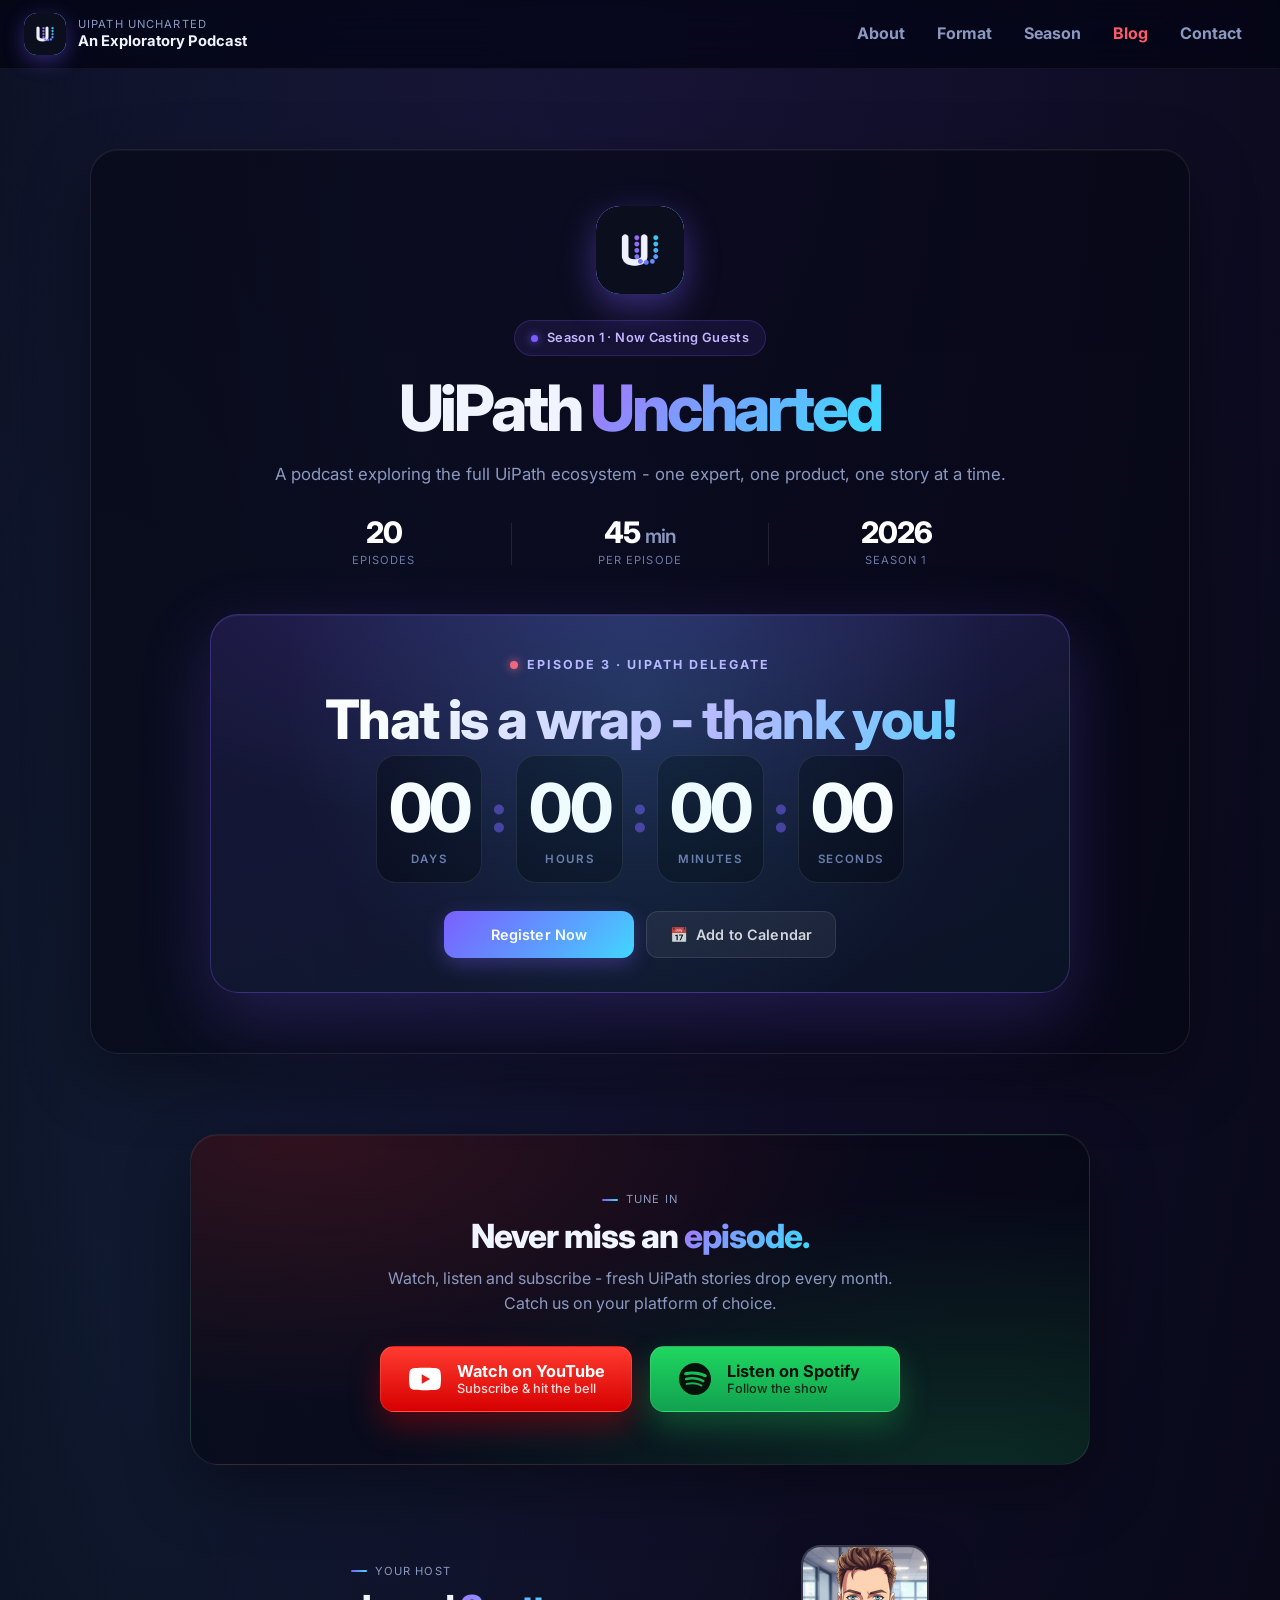
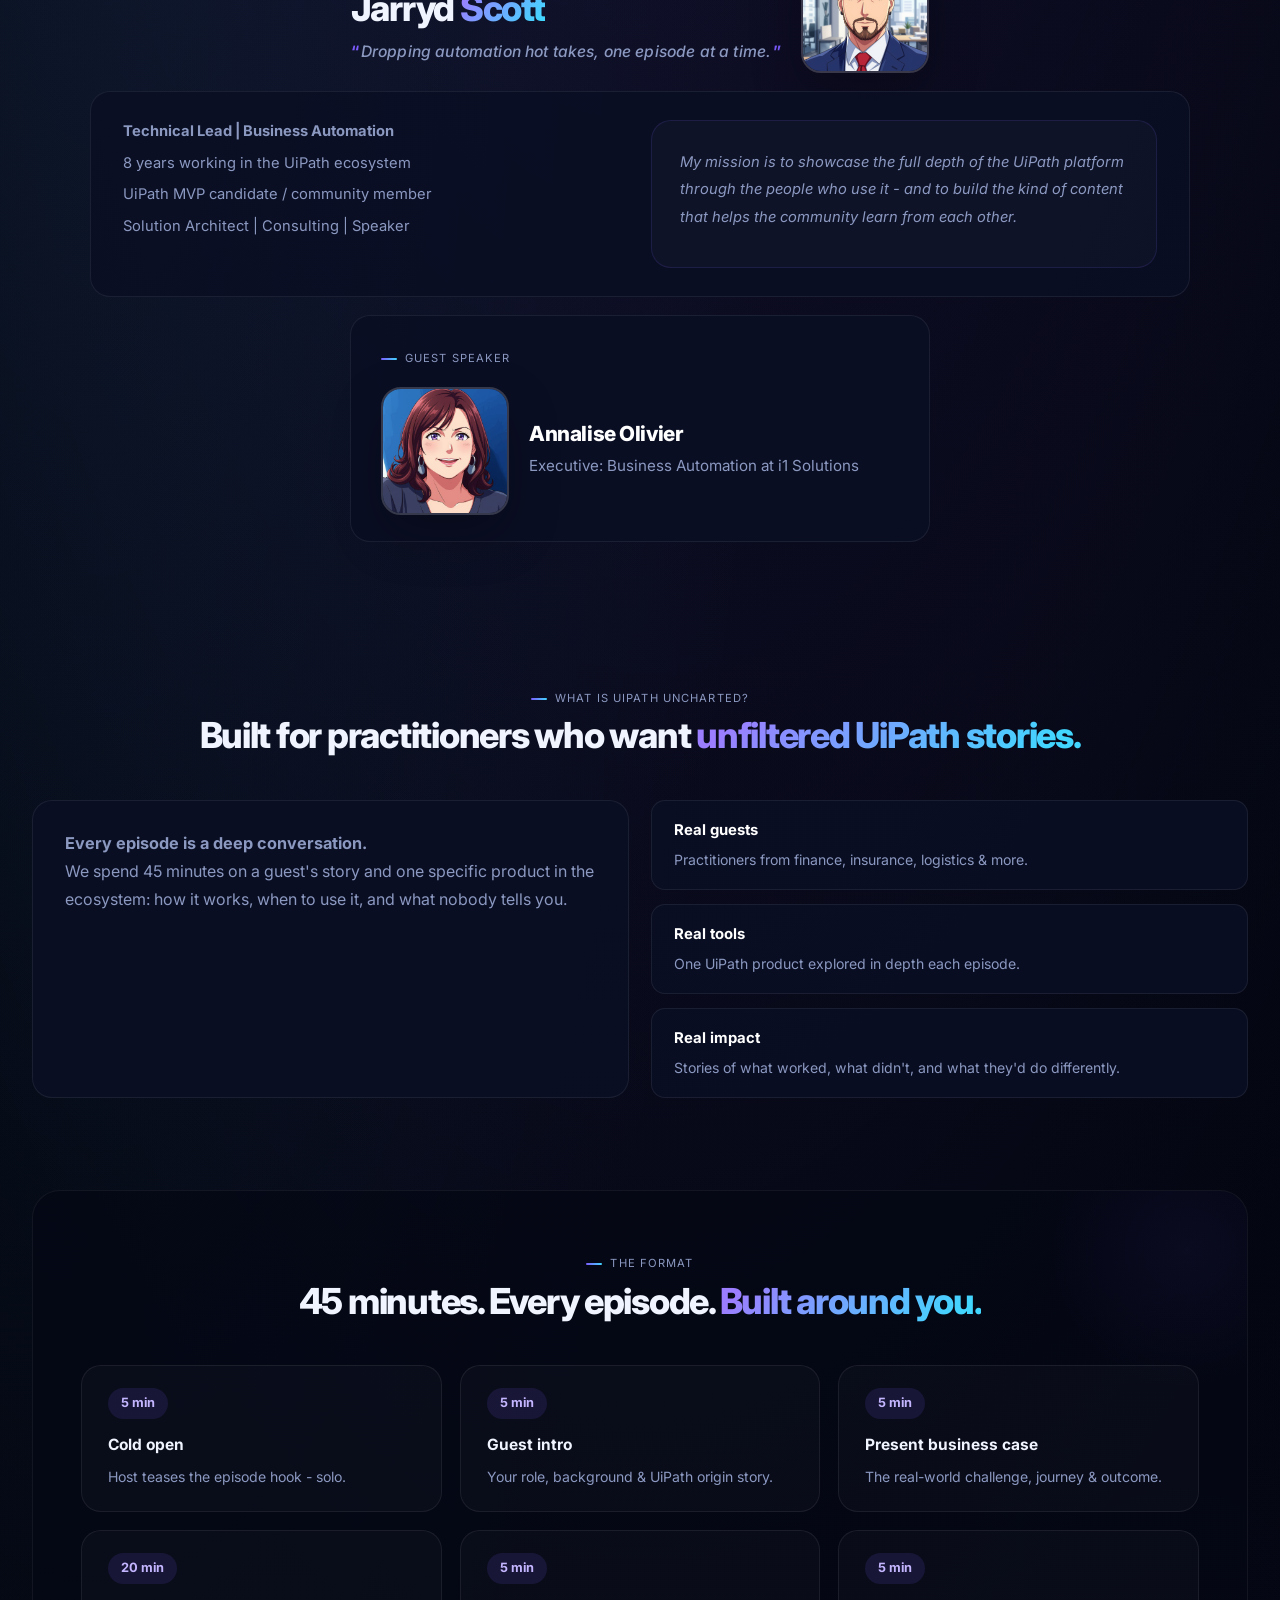
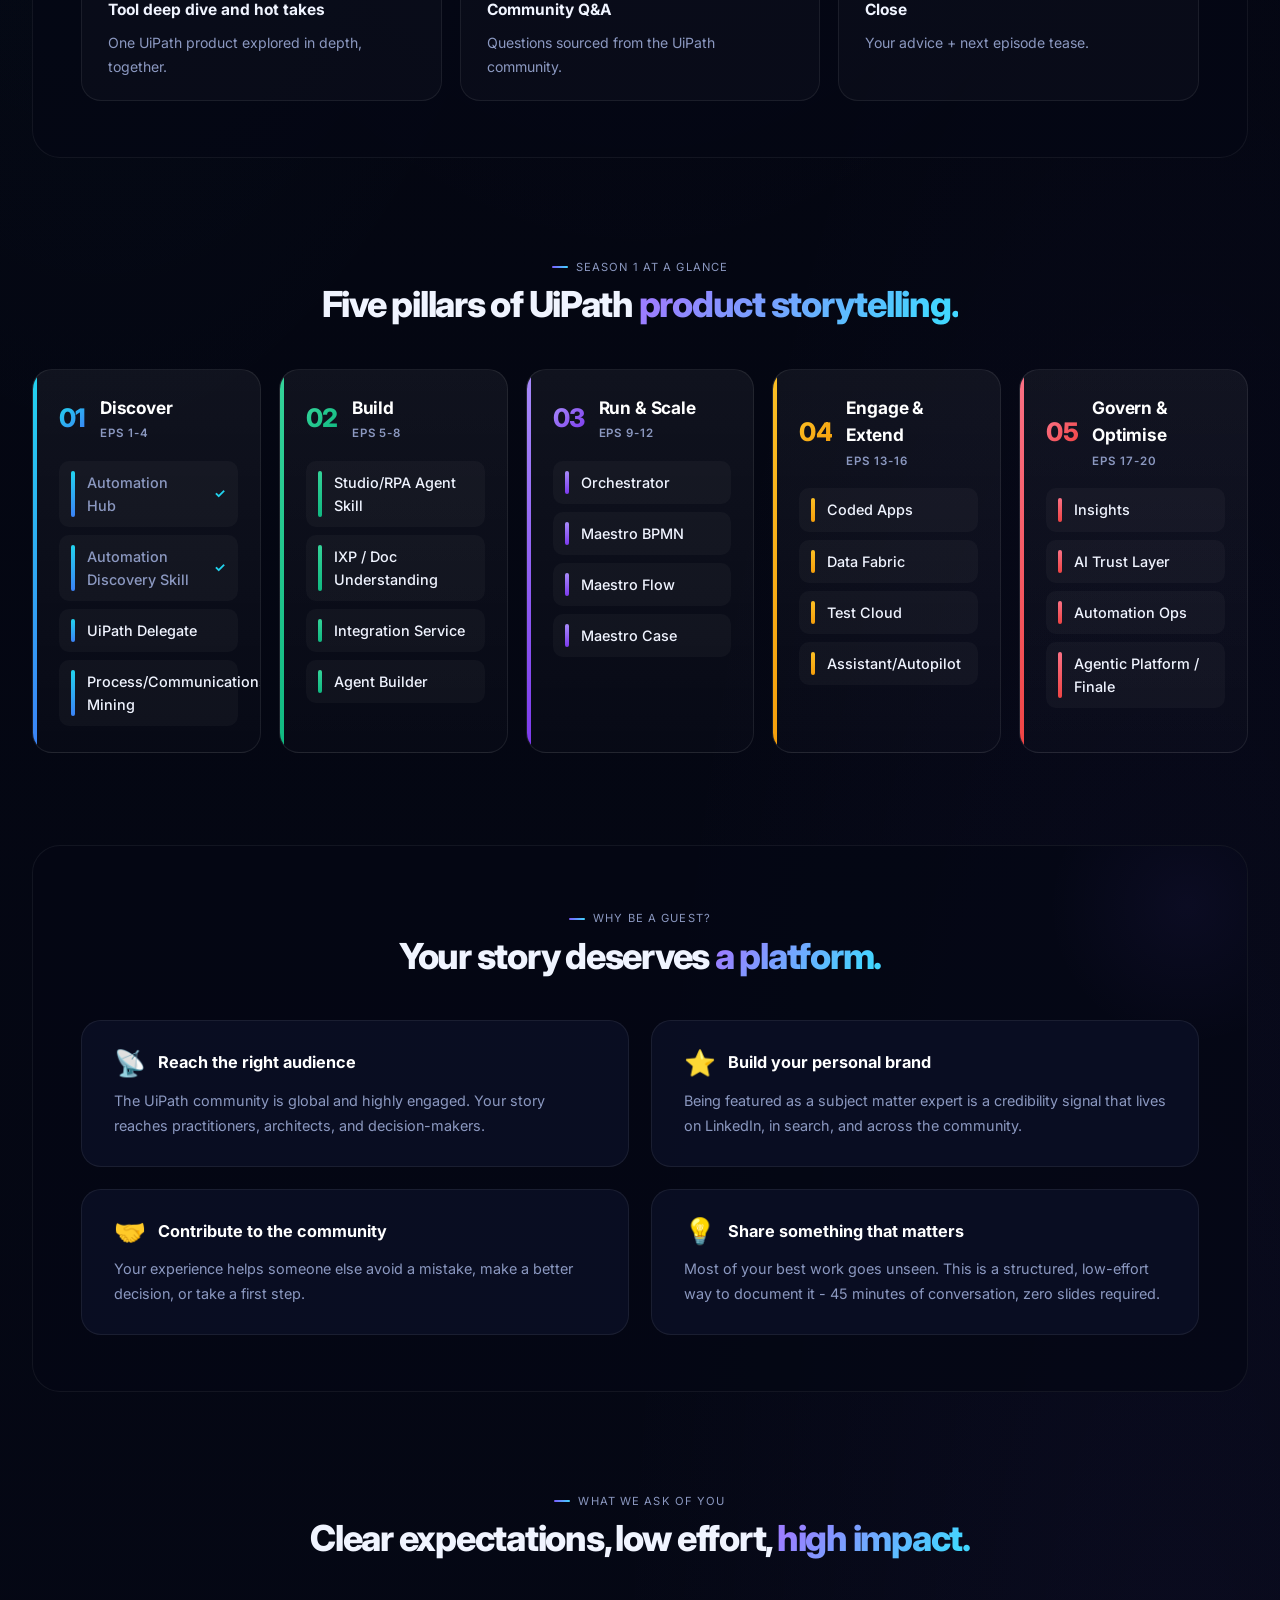
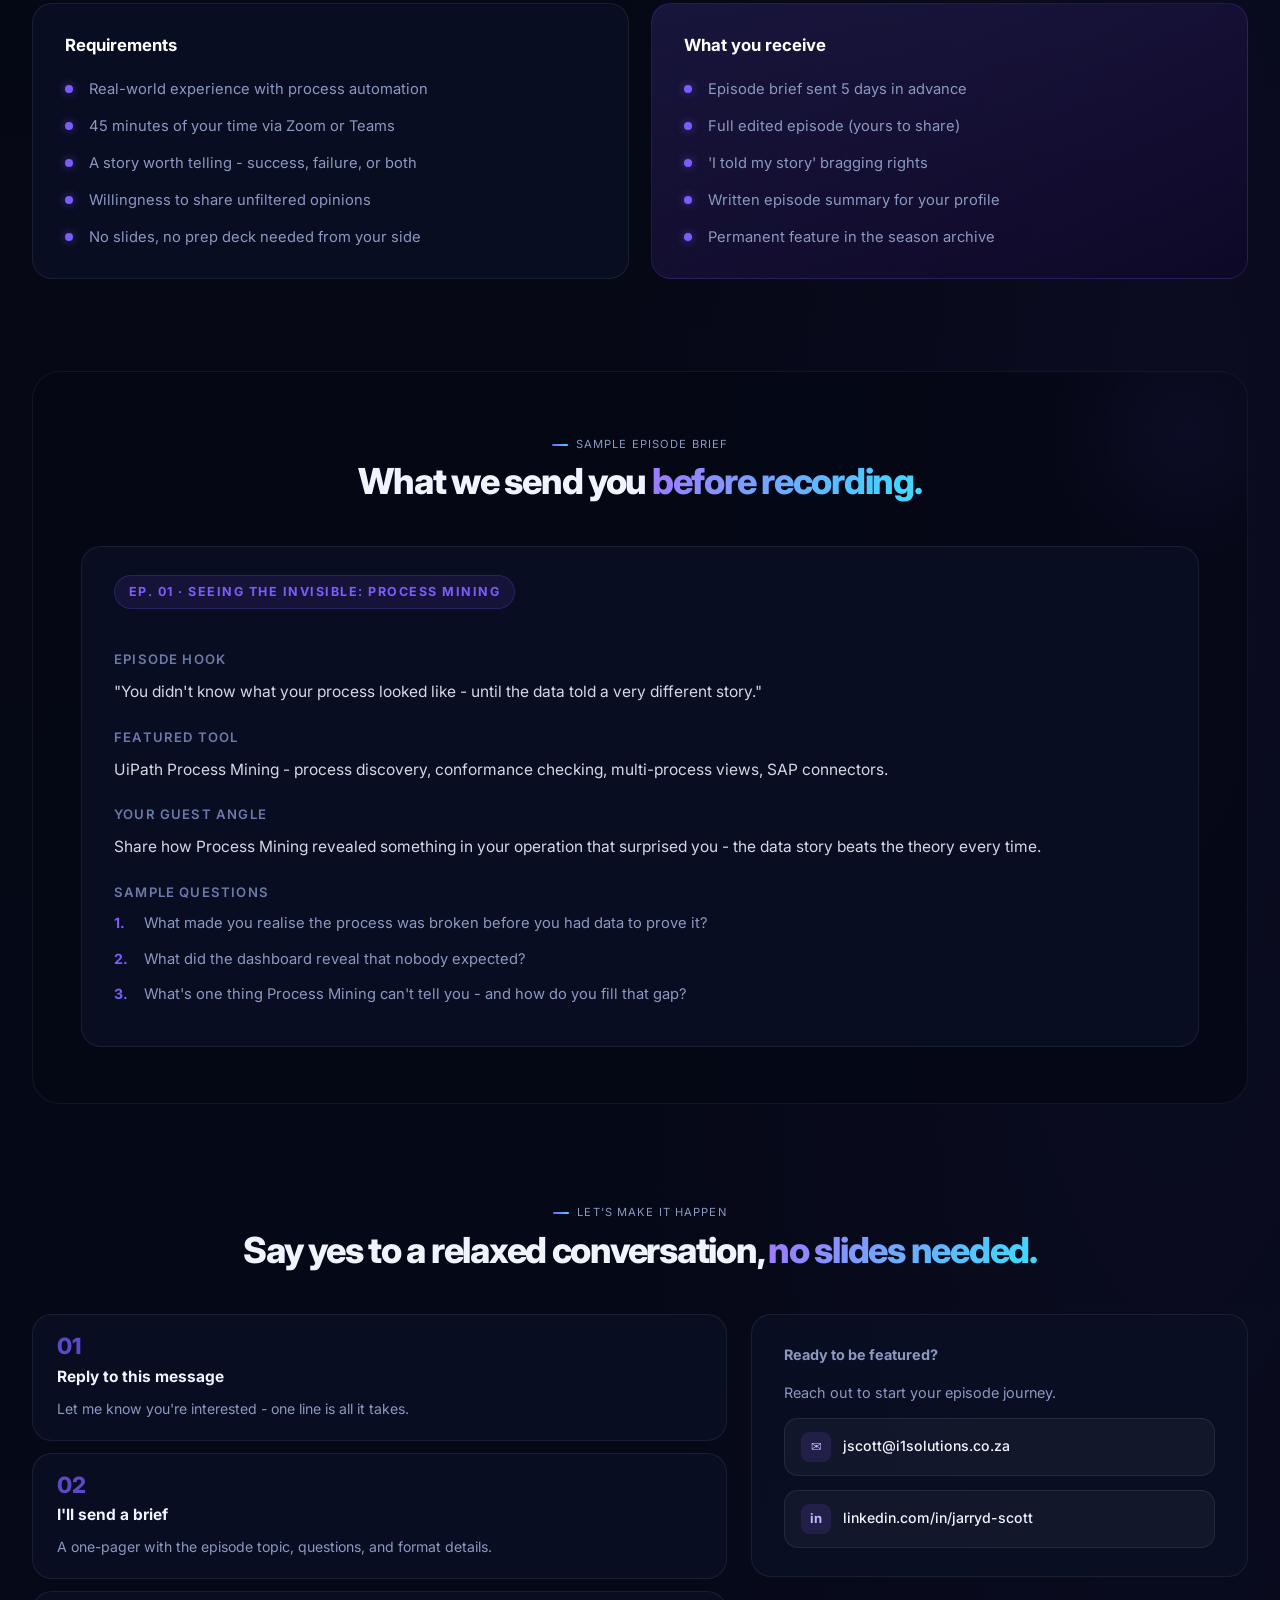
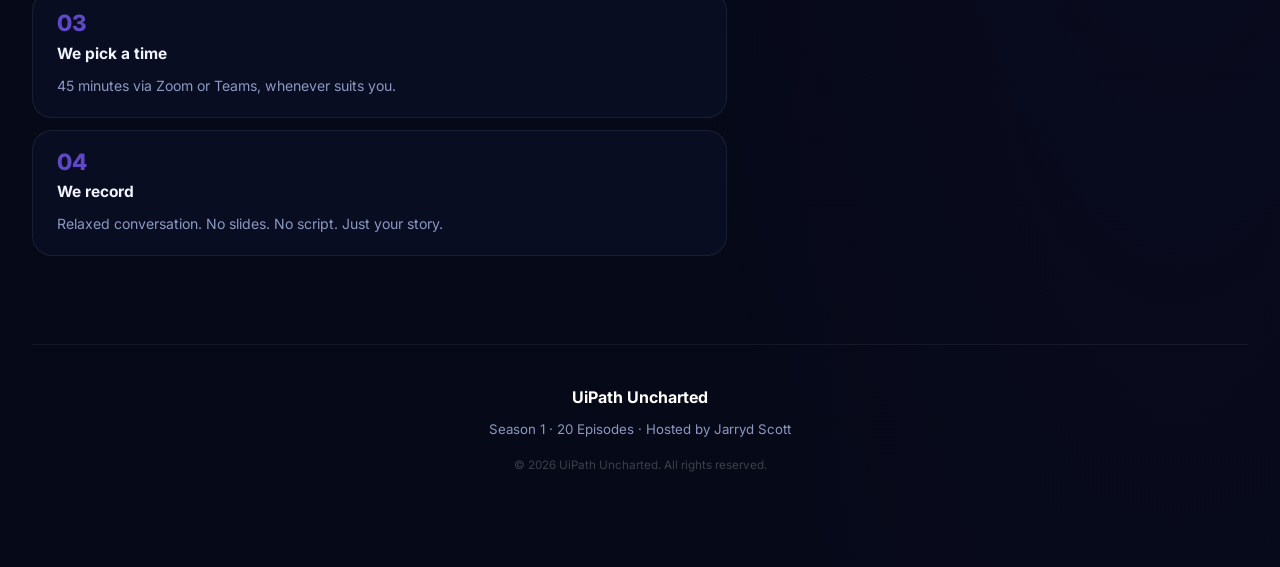
==== index.html @ 910cc2b6 "Set up Episode 3 (UiPath Delegate) + guest and episode media links - Countdown/calendar retargeted t" ====
<!DOCTYPE html>
<html lang="en">
<head>
  <meta charset="UTF-8" />
  <meta name="viewport" content="width=device-width, initial-scale=1.0" />
  <title>UiPath Uncharted - An Exploratory Podcast</title>
  <meta name="description" content="UiPath Uncharted podcast guest page: share your story, explore UiPath products, and join Season 1 as a guest." />
  <link rel="preconnect" href="https://fonts.googleapis.com" />
  <link rel="preconnect" href="https://fonts.gstatic.com" crossorigin />
  <link href="https://fonts.googleapis.com/css2?family=Inter:wght@400;500;600;700;800&display=swap" rel="stylesheet" />
  <link rel="stylesheet" href="styles.css" />
  <link rel="icon" type="image/png" href="assets/uu-mark-navy.png" />
  <link rel="apple-touch-icon" href="assets/uu-mark-navy.png" />
</head>
<body>
  <header class="site-header" id="siteHeader">
    <div class="header-inner">
      <div class="brand">
        <div class="brand-mark"><img src="assets/uu-mark-navy.png" alt="UiPath Uncharted logo" /></div>
        <div>
          <p class="eyebrow">UiPath Uncharted</p>
          <p class="brand-title">An Exploratory Podcast</p>
        </div>
      </div>
      <button class="nav-toggle" id="navToggle" aria-expanded="false" aria-controls="siteNav">
        <span></span><span></span><span></span>
      </button>
      <nav class="site-nav" id="siteNav">
        <a href="#about">About</a>
        <a href="#format">Format</a>
        <a href="#season">Season</a>
        <span class="nav-soon" data-tip="Coming soon" aria-disabled="true" tabindex="0">Blog</span>
        <a href="#contact">Contact</a>
      </nav>
    </div>
  </header>

  <div class="page-shell">

    <main>
      <section class="hero" id="home">
        <div class="hero-copy" data-animate>
          <div class="hero-logo"><img src="assets/uu-mark-navy.png" alt="UiPath Uncharted logo" /></div>
          <div class="hero-badge">
            <span class="badge-dot"></span>
            Season 1 &middot; Now Casting Guests
          </div>
          <h1>UiPath <span class="text-gradient">Uncharted</span></h1>
          <p class="hero-subtitle">A podcast exploring the full UiPath ecosystem - one expert, one product, one story at a time.</p>
          <div class="hero-meta">
            <div class="meta-item">
              <span class="meta-num">20</span>
              <span class="meta-label">Episodes</span>
            </div>
            <div class="meta-divider"></div>
            <div class="meta-item">
              <span class="meta-num">45<small>min</small></span>
              <span class="meta-label">Per Episode</span>
            </div>
            <div class="meta-divider"></div>
            <div class="meta-item">
              <span class="meta-num js-current-year">2025</span>
              <span class="meta-label">Season 1</span>
            </div>
          </div>
          <!-- Hero action buttons ("Become a Guest" / "How It Works") removed - were being
               confused with the episode Register CTA. Re-add here (or elsewhere) later. -->

          <div class="episode-countdown" data-target="2026-10-16T12:00:00+02:00">
            <p class="ec-eyebrow"><span class="ec-live-dot"></span> Episode 3 &middot; UiPath Delegate</p>
            <p class="ec-date">16 October 2026</p>
            <p class="ec-time">
              12:00 - 14:00 SAST
              <span class="ec-zoom"><em class="ec-zoom-icon">&#127909;</em> Live on Teams</span>
            </p>
            <div class="ec-timer" id="episodeCountdown" role="timer" aria-label="Time remaining until episode 3">
              <div class="ec-unit"><span class="ec-num" data-cd="days">00</span><span class="ec-label">Days</span></div>
              <span class="ec-sep">:</span>
              <div class="ec-unit"><span class="ec-num" data-cd="hours">00</span><span class="ec-label">Hours</span></div>
              <span class="ec-sep">:</span>
              <div class="ec-unit"><span class="ec-num" data-cd="minutes">00</span><span class="ec-label">Minutes</span></div>
              <span class="ec-sep">:</span>
              <div class="ec-unit"><span class="ec-num" data-cd="seconds">00</span><span class="ec-label">Seconds</span></div>
            </div>
            <div class="ec-cta">
              <a class="button button-primary ec-join" id="episodeJoinLink"
                 href="https://events.teams.microsoft.com/event/e0cd0656-7154-4df7-a0bd-6cebf4e84bed@697d334b-6b87-4ded-b275-5b776d5288fc"
                 target="_blank" rel="noreferrer noopener">
                Register Now
              </a>
              <a class="button button-secondary ec-calendar" id="addToCalendar" href="#" download="uipath-uncharted-episode-3.ics">
                <span aria-hidden="true">&#128197;</span> Add to Calendar
              </a>
            </div>
          </div>
        </div>

        <section class="subscribe" data-animate data-delay="50" aria-labelledby="subscribe-heading">
          <p class="eyebrow subscribe-eyebrow">Tune In</p>
          <h2 id="subscribe-heading">Never miss an <span class="text-gradient">episode.</span></h2>
          <p class="subscribe-sub">Watch, listen and subscribe - fresh UiPath stories drop every month. Catch us on your platform of choice.</p>
          <div class="subscribe-actions">
            <a class="sub-btn sub-youtube" href="http://www.youtube.com/@uipathuncharted" target="_blank" rel="noreferrer noopener" aria-label="Watch UiPath Uncharted on YouTube">
              <span class="sub-icon" aria-hidden="true">
                <svg viewBox="0 0 24 24" role="img" focusable="false"><path d="M23.5 6.2a3.02 3.02 0 0 0-2.12-2.14C19.5 3.55 12 3.55 12 3.55s-7.5 0-9.38.51A3.02 3.02 0 0 0 .5 6.2 31.6 31.6 0 0 0 0 12a31.6 31.6 0 0 0 .5 5.8 3.02 3.02 0 0 0 2.12 2.14c1.88.51 9.38.51 9.38.51s7.5 0 9.38-.51a3.02 3.02 0 0 0 2.12-2.14A31.6 31.6 0 0 0 24 12a31.6 31.6 0 0 0-.5-5.8ZM9.55 15.57V8.43L15.82 12l-6.27 3.57Z"/></svg>
              </span>
              <span class="sub-text">
                <span class="sub-label">Watch on YouTube</span>
                <span class="sub-sub">Subscribe &amp; hit the bell</span>
              </span>
            </a>
            <a class="sub-btn sub-spotify" href="https://open.spotify.com/show/0344mY363tx1Oy0OOfkJDg?si=7e0fb307f6754543" target="_blank" rel="noreferrer noopener" aria-label="Listen to UiPath Uncharted on Spotify">
              <span class="sub-icon" aria-hidden="true">
                <svg viewBox="0 0 24 24" role="img" focusable="false"><path d="M12 0C5.4 0 0 5.4 0 12s5.4 12 12 12 12-5.4 12-12S18.63 0 12 0Zm5.5 17.31a.75.75 0 0 1-1.03.25c-2.82-1.72-6.37-2.11-10.55-1.16a.75.75 0 1 1-.33-1.46c4.57-1.05 8.5-.6 11.66 1.34.35.22.46.69.25 1.03Zm1.47-3.27a.94.94 0 0 1-1.29.31c-3.23-1.99-8.16-2.56-11.98-1.4a.94.94 0 1 1-.55-1.8c4.37-1.33 9.8-.69 13.5 1.59.44.27.58.85.32 1.3Zm.13-3.4C15.36 8.3 8.9 8.09 5.3 9.18a1.12 1.12 0 1 1-.65-2.15C8.78 5.78 15.9 6.02 20.2 8.57a1.13 1.13 0 1 1-1.15 1.94Z"/></svg>
              </span>
              <span class="sub-text">
                <span class="sub-label">Listen on Spotify</span>
                <span class="sub-sub">Follow the show</span>
              </span>
            </a>
          </div>
        </section>

        <div class="hero-panel" data-animate data-delay="100">
          <div class="host-intro">
            <div class="section-intro">
              <p class="eyebrow">Your host</p>
              <h2>Jarryd <span class="text-gradient">Scott</span></h2>
              <p class="host-tagline">Dropping automation hot takes, one episode at a time.</p>
            </div>
            <img class="host-avatar" src="assets/jarryd-scott.jpg" alt="Jarryd Scott" />
          </div>
          <div class="host-panel">
            <div>
              <p class="host-name">Technical Lead | Business Automation</p>
              <p>8 years working in the UiPath ecosystem</p>
              <p>UiPath MVP candidate / community member</p>
              <p>Solution Architect | Consulting | Speaker</p>
            </div>
            <div class="host-summary">
              <p>My mission is to showcase the full depth of the UiPath platform through the people who use it - and to build the kind of content that helps the community learn from each other.</p>
            </div>
          </div>

          <div class="guests" data-animate data-delay="100">
            <article class="guest-card">
              <p class="eyebrow guest-eyebrow">Guest Speaker</p>
              <div class="guest-intro">
                <img class="guest-avatar" src="assets/annalise-olivier.jpg" alt="Annalise Olivier"
                     onerror="this.onerror=null;this.replaceWith(Object.assign(document.createElement('div'),{className:'guest-avatar guest-avatar-placeholder',textContent:'AO'}))" />
                <div>
                  <h3 class="guest-name">Annalise Olivier</h3>
                  <p class="guest-title">Executive: Business Automation at i1 Solutions</p>
                </div>
              </div>
            </article>
          </div>

        </div>
      </section>

      <section class="section" id="about">
        <div class="section-intro" data-animate>
          <p class="eyebrow">What is UiPath Uncharted?</p>
          <h2>Built for practitioners who want <span class="text-gradient">unfiltered UiPath stories.</span></h2>
        </div>
        <div class="grid grid-2" data-animate data-delay="100">
          <div class="panel-panel">
            <p class="panel-title">Every episode is a deep conversation.</p>
            <p>We spend 45 minutes on a guest's story and one specific product in the ecosystem: how it works, when to use it, and what nobody tells you.</p>
          </div>
          <div class="feature-list">
            <article>
              <strong>Real guests</strong>
              <p>Practitioners from finance, insurance, logistics & more.</p>
            </article>
            <article>
              <strong>Real tools</strong>
              <p>One UiPath product explored in depth each episode.</p>
            </article>
            <article>
              <strong>Real impact</strong>
              <p>Stories of what worked, what didn't, and what they'd do differently.</p>
            </article>
          </div>
        </div>
      </section>

      <section class="section section-contrast" id="format">
        <div class="section-intro" data-animate>
          <p class="eyebrow">The Format</p>
          <h2>45 minutes. Every episode. <span class="text-gradient">Built around you.</span></h2>
        </div>
        <div class="timeline" data-animate data-delay="100">
          <article class="timeline-item">
            <span>5 min</span>
            <h3>Cold open</h3>
            <p>Host teases the episode hook - solo.</p>
          </article>
          <article class="timeline-item">
            <span>5 min</span>
            <h3>Guest intro</h3>
            <p>Your role, background & UiPath origin story.</p>
          </article>
          <article class="timeline-item">
            <span>5 min</span>
            <h3>Present business case</h3>
            <p>The real-world challenge, journey & outcome.</p>
          </article>
          <article class="timeline-item">
            <span>20 min</span>
            <h3>Tool deep dive and hot takes</h3>
            <p>One UiPath product explored in depth, together.</p>
          </article>
          <article class="timeline-item">
            <span>5 min</span>
            <h3>Community Q&A</h3>
            <p>Questions sourced from the UiPath community.</p>
          </article>
          <article class="timeline-item">
            <span>5 min</span>
            <h3>Close</h3>
            <p>Your advice + next episode tease.</p>
          </article>
        </div>
      </section>

      <section class="section" id="season">
        <div class="section-intro" data-animate>
          <p class="eyebrow">Season 1 at a glance</p>
          <h2>Five pillars of UiPath <span class="text-gradient">product storytelling.</span></h2>
        </div>
        <div class="pillars">
          <div class="pillar discover" data-animate>
            <div class="pillar-head">
              <span class="pillar-num">01</span>
              <div class="pillar-titles">
                <h3>Discover</h3>
                <p class="pillar-eps">Eps 1-4</p>
              </div>
            </div>
            <ul class="pillar-list">
              <li class="done" tabindex="0">Automation Hub
                <span class="ep-links" role="group" aria-label="Episode 1 links">
                  <a class="ep-link ep-yt" href="https://www.youtube.com/watch?v=49ndYvN9IZk&amp;t=1447s" target="_blank" rel="noreferrer noopener" aria-label="Watch Episode 1 on YouTube">
                    <svg viewBox="0 0 24 24" aria-hidden="true"><path d="M23.5 6.2a3.02 3.02 0 0 0-2.12-2.14C19.5 3.55 12 3.55 12 3.55s-7.5 0-9.38.51A3.02 3.02 0 0 0 .5 6.2 31.6 31.6 0 0 0 0 12a31.6 31.6 0 0 0 .5 5.8 3.02 3.02 0 0 0 2.12 2.14c1.88.51 9.38.51 9.38.51s7.5 0 9.38-.51a3.02 3.02 0 0 0 2.12-2.14A31.6 31.6 0 0 0 24 12a31.6 31.6 0 0 0-.5-5.8ZM9.55 15.57V8.43L15.82 12l-6.27 3.57Z"/></svg>
                  </a>
                  <a class="ep-link ep-sp" href="https://open.spotify.com/episode/49hsLKifbDMQehoe5zfG4o?si=c12221e8ca87449d" target="_blank" rel="noreferrer noopener" aria-label="Listen to Episode 1 on Spotify">
                    <svg viewBox="0 0 24 24" aria-hidden="true"><path d="M12 0C5.4 0 0 5.4 0 12s5.4 12 12 12 12-5.4 12-12S18.63 0 12 0Zm5.5 17.31a.75.75 0 0 1-1.03.25c-2.82-1.72-6.37-2.11-10.55-1.16a.75.75 0 1 1-.33-1.46c4.57-1.05 8.5-.6 11.66 1.34.35.22.46.69.25 1.03Zm1.47-3.27a.94.94 0 0 1-1.29.31c-3.23-1.99-8.16-2.56-11.98-1.4a.94.94 0 1 1-.55-1.8c4.37-1.33 9.8-.69 13.5 1.59.44.27.58.85.32 1.3Zm.13-3.4C15.36 8.3 8.9 8.09 5.3 9.18a1.12 1.12 0 1 1-.65-2.15C8.78 5.78 15.9 6.02 20.2 8.57a1.13 1.13 0 1 1-1.15 1.94Z"/></svg>
                  </a>
                </span>
              </li>
              <li class="done" tabindex="0">Automation Discovery Skill
                <span class="ep-links" role="group" aria-label="Episode 2 links">
                  <a class="ep-link ep-yt" href="https://youtu.be/p4xuqiAAbII" target="_blank" rel="noreferrer noopener" aria-label="Watch Episode 2 on YouTube">
                    <svg viewBox="0 0 24 24" aria-hidden="true"><path d="M23.5 6.2a3.02 3.02 0 0 0-2.12-2.14C19.5 3.55 12 3.55 12 3.55s-7.5 0-9.38.51A3.02 3.02 0 0 0 .5 6.2 31.6 31.6 0 0 0 0 12a31.6 31.6 0 0 0 .5 5.8 3.02 3.02 0 0 0 2.12 2.14c1.88.51 9.38.51 9.38.51s7.5 0 9.38-.51a3.02 3.02 0 0 0 2.12-2.14A31.6 31.6 0 0 0 24 12a31.6 31.6 0 0 0-.5-5.8ZM9.55 15.57V8.43L15.82 12l-6.27 3.57Z"/></svg>
                  </a>
                  <a class="ep-link ep-sp" href="https://open.spotify.com/episode/6HdMMQHOnMoPg0vzdu5qFq?si=c5cd47547d4041ea" target="_blank" rel="noreferrer noopener" aria-label="Listen to Episode 2 on Spotify">
                    <svg viewBox="0 0 24 24" aria-hidden="true"><path d="M12 0C5.4 0 0 5.4 0 12s5.4 12 12 12 12-5.4 12-12S18.63 0 12 0Zm5.5 17.31a.75.75 0 0 1-1.03.25c-2.82-1.72-6.37-2.11-10.55-1.16a.75.75 0 1 1-.33-1.46c4.57-1.05 8.5-.6 11.66 1.34.35.22.46.69.25 1.03Zm1.47-3.27a.94.94 0 0 1-1.29.31c-3.23-1.99-8.16-2.56-11.98-1.4a.94.94 0 1 1-.55-1.8c4.37-1.33 9.8-.69 13.5 1.59.44.27.58.85.32 1.3Zm.13-3.4C15.36 8.3 8.9 8.09 5.3 9.18a1.12 1.12 0 1 1-.65-2.15C8.78 5.78 15.9 6.02 20.2 8.57a1.13 1.13 0 1 1-1.15 1.94Z"/></svg>
                  </a>
                </span>
              </li>
              <li>UiPath Delegate</li>
              <li>Process/Communications Mining</li>
            </ul>
          </div>
          <div class="pillar build" data-animate data-delay="100">
            <div class="pillar-head">
              <span class="pillar-num">02</span>
              <div class="pillar-titles">
                <h3>Build</h3>
                <p class="pillar-eps">Eps 5-8</p>
              </div>
            </div>
            <ul class="pillar-list">
              <li>Studio/RPA Agent Skill</li>
              <li>IXP / Doc Understanding</li>
              <li>Integration Service</li>
              <li>Agent Builder</li>
            </ul>
          </div>
          <div class="pillar run-scale" data-animate data-delay="200">
            <div class="pillar-head">
              <span class="pillar-num">03</span>
              <div class="pillar-titles">
                <h3>Run &amp; Scale</h3>
                <p class="pillar-eps">Eps 9-12</p>
              </div>
            </div>
            <ul class="pillar-list">
              <li>Orchestrator</li>
              <li>Maestro BPMN</li>
              <li>Maestro Flow</li>
              <li>Maestro Case</li>
            </ul>
          </div>
          <div class="pillar engage-extend" data-animate data-delay="300">
            <div class="pillar-head">
              <span class="pillar-num">04</span>
              <div class="pillar-titles">
                <h3>Engage &amp; Extend</h3>
                <p class="pillar-eps">Eps 13-16</p>
              </div>
            </div>
            <ul class="pillar-list">
              <li>Coded Apps</li>
              <li>Data Fabric</li>
              <li>Test Cloud</li>
              <li>Assistant/Autopilot</li>
            </ul>
          </div>
          <div class="pillar govern-optimise" data-animate data-delay="400">
            <div class="pillar-head">
              <span class="pillar-num">05</span>
              <div class="pillar-titles">
                <h3>Govern &amp; Optimise</h3>
                <p class="pillar-eps">Eps 17-20</p>
              </div>
            </div>
            <ul class="pillar-list">
              <li>Insights</li>
              <li>AI Trust Layer</li>
              <li>Automation Ops</li>
              <li>Agentic Platform / Finale</li>
            </ul>
          </div>
        </div>
      </section>

      <section class="section section-contrast" id="why">
        <div class="section-intro" data-animate>
          <p class="eyebrow">Why be a guest?</p>
          <h2>Your story deserves <span class="text-gradient">a platform.</span></h2>
        </div>
        <div class="grid grid-3" data-animate data-delay="100">
          <article class="info-card">
            <span class="info-icon">&#128225;</span>
            <h3>Reach the right audience</h3>
            <p>The UiPath community is global and highly engaged. Your story reaches practitioners, architects, and decision-makers.</p>
          </article>
          <article class="info-card">
            <span class="info-icon">&#11088;</span>
            <h3>Build your personal brand</h3>
            <p>Being featured as a subject matter expert is a credibility signal that lives on LinkedIn, in search, and across the community.</p>
          </article>
          <article class="info-card">
            <span class="info-icon">&#129309;</span>
            <h3>Contribute to the community</h3>
            <p>Your experience helps someone else avoid a mistake, make a better decision, or take a first step.</p>
          </article>
          <article class="info-card">
            <span class="info-icon">&#128161;</span>
            <h3>Share something that matters</h3>
            <p>Most of your best work goes unseen. This is a structured, low-effort way to document it - 45 minutes of conversation, zero slides required.</p>
          </article>
        </div>
      </section>

      <section class="section" id="details">
        <div class="section-intro" data-animate>
          <p class="eyebrow">What we ask of you</p>
          <h2>Clear expectations, low effort, <span class="text-gradient">high impact.</span></h2>
        </div>
        <div class="grid grid-2 split-cards" data-animate data-delay="100">
          <div class="card-panel">
            <h3>Requirements</h3>
            <ul>
              <li>Real-world experience with process automation</li>
              <li>45 minutes of your time via Zoom or Teams</li>
              <li>A story worth telling - success, failure, or both</li>
              <li>Willingness to share unfiltered opinions</li>
              <li>No slides, no prep deck needed from your side</li>
            </ul>
          </div>
          <div class="card-panel accent-panel">
            <h3>What you receive</h3>
            <ul>
              <li>Episode brief sent 5 days in advance</li>
              <li>Full edited episode (yours to share)</li>
              <li>'I told my story' bragging rights</li>
              <li>Written episode summary for your profile</li>
              <li>Permanent feature in the season archive</li>
            </ul>
          </div>
        </div>
      </section>

      <section class="section section-contrast" id="brief">
        <div class="section-intro" data-animate>
          <p class="eyebrow">Sample episode brief</p>
          <h2>What we send you <span class="text-gradient">before recording.</span></h2>
        </div>
        <div class="brief-panel" data-animate data-delay="100">
          <p class="brief-tag">EP. 01 · Seeing the Invisible: Process Mining</p>
          <p class="brief-title">Episode hook</p>
          <p class="brief-copy">"You didn't know what your process looked like - until the data told a very different story."</p>
          <p class="brief-title">Featured tool</p>
          <p class="brief-copy">UiPath Process Mining - process discovery, conformance checking, multi-process views, SAP connectors.</p>
          <p class="brief-title">Your guest angle</p>
          <p class="brief-copy">Share how Process Mining revealed something in your operation that surprised you - the data story beats the theory every time.</p>
          <p class="brief-title">Sample questions</p>
          <ol>
            <li>What made you realise the process was broken before you had data to prove it?</li>
            <li>What did the dashboard reveal that nobody expected?</li>
            <li>What's one thing Process Mining can't tell you - and how do you fill that gap?</li>
          </ol>
        </div>
      </section>

      <section class="section section-cta" id="contact">
        <div class="section-intro" data-animate>
          <p class="eyebrow">Let's make it happen</p>
          <h2>Say yes to a relaxed conversation, <span class="text-gradient">no slides needed.</span></h2>
        </div>
        <div class="contact-grid" data-animate data-delay="100">
          <div class="steps-panel">
            <article>
              <span>01</span>
              <h3>Reply to this message</h3>
              <p>Let me know you're interested - one line is all it takes.</p>
            </article>
            <article>
              <span>02</span>
              <h3>I'll send a brief</h3>
              <p>A one-pager with the episode topic, questions, and format details.</p>
            </article>
            <article>
              <span>03</span>
              <h3>We pick a time</h3>
              <p>45 minutes via Zoom or Teams, whenever suits you.</p>
            </article>
            <article>
              <span>04</span>
              <h3>We record</h3>
              <p>Relaxed conversation. No slides. No script. Just your story.</p>
            </article>
          </div>
          <div class="contact-panel">
            <p class="contact-title">Ready to be featured?</p>
            <p>Reach out to start your episode journey.</p>
            <a class="contact-link" href="mailto:jscott@i1solutions.co.za">
              <em class="contact-link-icon">&#9993;</em>
              jscott@i1solutions.co.za
            </a>
            <a class="contact-link" href="https://www.linkedin.com/in/jarryd-scott-01498019b" target="_blank" rel="noreferrer">
              <em class="contact-link-icon">in</em>
              linkedin.com/in/jarryd-scott
            </a>
          </div>
        </div>
      </section>
    </main>

    <footer class="site-footer">
      <div class="footer-inner">
        <p class="footer-brand">UiPath Uncharted</p>
        <p class="footer-meta">Season 1 &middot; 20 Episodes &middot; Hosted by Jarryd Scott</p>
        <p class="footer-copy">&copy; <span class="js-current-year">2025</span> UiPath Uncharted. All rights reserved.</p>
      </div>
    </footer>
  </div>
  <script src="script.js"></script>
</body>
</html>
---- styles.css ----
:root {
  color-scheme: dark;
  --bg: #060816;
  --panel: rgba(10, 15, 36, 0.9);
  --text: #f0f4ff;
  --muted: #8b98c0;
  --muted2: #6b7aa8;
  --accent: #7c5cff;
  --accent2: #42d6ff;
  --accent-soft: rgba(124, 92, 255, 0.14);
  --border: rgba(255, 255, 255, 0.07);
  --shadow: 0 24px 64px rgba(0, 0, 0, 0.35);
  --shadow-accent: 0 16px 48px rgba(124, 92, 255, 0.22);
  --radius-sm: 14px;
  --radius-md: 20px;
  --radius-lg: 28px;
  --ease: cubic-bezier(0.4, 0, 0.2, 1);
  --t: 220ms;
}

* {
  box-sizing: border-box;
}

html {
  scroll-behavior: smooth;
}

body {
  margin: 0;
  min-height: 100vh;
  font-family: 'Inter', system-ui, sans-serif;
  background:
    radial-gradient(ellipse 90% 55% at 50% -5%, rgba(124, 92, 255, 0.18), transparent),
    radial-gradient(ellipse 55% 35% at 8% 18%, rgba(66, 214, 255, 0.07), transparent),
    radial-gradient(ellipse 45% 35% at 92% 75%, rgba(124, 92, 255, 0.05), transparent),
    linear-gradient(180deg, #02040c 0%, #060918 100%);
  color: var(--text);
  overflow-x: hidden;
  line-height: 1.6;
}

img {
  max-width: 100%;
  display: block;
}

.page-shell {
  /* Use full viewport width so content stretches edge-to-edge
     while keeping internal horizontal padding for readability */
  max-width: 100%;
  width: 100%;
  margin: 0;
  padding: 0 32px 72px;
}

.site-header {
  position: sticky;
  top: 0;
  z-index: 100;
  width: 100%;
  background: rgba(3, 5, 16, 0.75);
  border-bottom: 1px solid rgba(255, 255, 255, 0.05);
  backdrop-filter: blur(28px) saturate(180%);
  -webkit-backdrop-filter: blur(28px) saturate(180%);
  transition: background var(--t) var(--ease), border-color var(--t) var(--ease), box-shadow var(--t) var(--ease);
}

.site-header.scrolled {
  background: rgba(3, 5, 16, 0.96);
  border-color: rgba(255, 255, 255, 0.08);
  box-shadow: 0 2px 40px rgba(0, 0, 0, 0.5);
}

.header-inner {
  /* Stretch header contents full width while preserving inner padding */
  max-width: none;
  width: 100%;
  margin: 0;
  padding: 0 24px;
  display: flex;
  align-items: center;
  justify-content: space-between;
  gap: 16px;
  height: 68px;
}

.brand {
  display: flex;
  align-items: center;
  gap: 12px;
  text-decoration: none;
  flex-shrink: 0;
}

.brand-mark {
  width: 42px;
  height: 42px;
  border-radius: 13px;
  display: grid;
  place-items: center;
  font-weight: 800;
  font-size: 0.88rem;
  color: #fff;
  background: linear-gradient(135deg, #7c5cff 0%, #42d6ff 100%);
  box-shadow: 0 6px 20px rgba(124, 92, 255, 0.38), inset 0 1px 0 rgba(255,255,255,0.15);
  flex-shrink: 0;
  overflow: hidden;
}

.brand-mark img {
  width: 100%;
  height: 100%;
  object-fit: cover;
  border-radius: inherit;
  display: block;
}

.brand-title,
.eyebrow {
  margin: 0;
}

.brand-title {
  font-size: 0.92rem;
  font-weight: 700;
  line-height: 1.2;
  color: var(--text);
}

.eyebrow {
  color: var(--muted);
  font-size: 0.7rem;
  letter-spacing: 0.1em;
  text-transform: uppercase;
  line-height: 1.4;
}

.site-nav {
  display: flex;
  align-items: center;
  gap: 2px;
}

.site-nav a {
  color: var(--muted);
  text-decoration: none;
  font-weight: 500;
  font-size: 0.98rem;
  padding: 7px 20px;
  border-radius: 10px;
  cursor: pointer;
  transition: color var(--t) var(--ease), background var(--t) var(--ease);
  white-space: nowrap;
}

.site-nav a:hover,
.site-nav a:focus-visible,
.site-nav a.active {
  color: #fff;
  background: rgba(255, 255, 255, 0.07);
}

.site-nav a.active {
  color: #c4b5ff;
  background: rgba(124, 92, 255, 0.12);
  text-decoration: none;
  font-weight: 500;
  transition: color var(--t) var(--ease);
}

/* "Blog" tease: disabled nav item, red, with a Coming soon tooltip on hover. */
.site-nav .nav-soon {
  position: relative;
  padding: 7px 20px;
  border-radius: 10px;
  font-weight: 600;
  font-size: 0.98rem;
  color: #ff5a6a;
  white-space: nowrap;
  cursor: not-allowed;
  user-select: none;
}

.site-nav .nav-soon::after {
  content: attr(data-tip);
  position: absolute;
  top: 100%;
  left: 50%;
  transform: translateX(-50%) translateY(0);
  padding: 5px 10px;
  border-radius: 8px;
  background: rgba(10, 12, 24, 0.98);
  border: 1px solid rgba(255, 255, 255, 0.12);
  color: #fff;
  font-size: 0.72rem;
  font-weight: 500;
  white-space: nowrap;
  opacity: 0;
  pointer-events: none;
  box-shadow: 0 10px 24px rgba(0, 0, 0, 0.45);
  transition: opacity 160ms var(--ease), transform 160ms var(--ease);
}

.site-nav .nav-soon:hover::after,
.site-nav .nav-soon:focus-visible::after {
  opacity: 1;
  transform: translateX(-50%) translateY(4px);
}

/* Desktop: keep the nav in the top-right and slightly more compact. */
@media (min-width: 721px) {
  .site-nav {
    gap: 4px;
  }

  .site-nav a,
  .site-nav .nav-soon {
    padding: 6px 14px;
    font-size: 1rem;
    font-weight: 700;
  }
}

.nav-toggle {
  display: none;
  border: 1px solid rgba(255, 255, 255, 0.1);
  background: rgba(255, 255, 255, 0.05);
  border-radius: 10px;
  width: 40px;
  height: 36px;
  flex-direction: column;
  justify-content: center;
  align-items: center;
  gap: 5px;
  cursor: pointer;
  padding: 0 9px;
  transition: background var(--t) var(--ease);
}

.nav-toggle:hover { background: rgba(255, 255, 255, 0.1); }

.nav-toggle span {
  display: block;
  height: 1.5px;
  border-radius: 999px;
  background: white;
  transition: transform var(--t) var(--ease), opacity var(--t) var(--ease);
  width: 100%;
}

.nav-toggle[aria-expanded="true"] span:nth-child(1) { transform: translateY(6.5px) rotate(45deg); }
.nav-toggle[aria-expanded="true"] span:nth-child(2) { opacity: 0; }
.nav-toggle[aria-expanded="true"] span:nth-child(3) { transform: translateY(-6.5px) rotate(-45deg); }

.button {
  display: inline-flex;
  align-items: center;
  justify-content: center;
  gap: 8px;
  border-radius: 12px;
  font-weight: 600;
  font-size: 0.9rem;
  padding: 11px 22px;
  transition: transform var(--t) var(--ease), box-shadow var(--t) var(--ease), background var(--t) var(--ease);
  text-decoration: none;
  white-space: nowrap;
  border: none;
  cursor: pointer;
  letter-spacing: 0.01em;
}

.button:hover { transform: translateY(-2px); }
.button:active { transform: translateY(0); }

.button-primary {
  background: linear-gradient(135deg, #7c5cff 0%, #5b9fff 60%, #42d6ff 100%);
  color: #fff;
  box-shadow: 0 6px 20px rgba(124, 92, 255, 0.32);
}

.button-primary:hover {
  box-shadow: 0 12px 36px rgba(124, 92, 255, 0.48);
}

.button-secondary {
  background: rgba(255, 255, 255, 0.06);
  color: rgba(255, 255, 255, 0.82);
  border: 1px solid rgba(255, 255, 255, 0.1);
}

.button-secondary:hover {
  background: rgba(255, 255, 255, 0.1);
  border-color: rgba(255, 255, 255, 0.15);
}

.hero {
  display: flex;
  flex-direction: column;
  align-items: center;
  text-align: center;
  gap: 80px;
  padding: 80px 0 68px;
}

/* Hero copy - centred on the page, widened, and wrapped in a dark "bubble" */
.hero-copy {
  width: 100%;
  max-width: 1100px;
  margin: 0 auto;
  background: rgba(4, 6, 18, 0.55);
  border: 1px solid rgba(255, 255, 255, 0.09);
  border-radius: var(--radius-lg);
  padding: 56px 64px 60px;
  box-shadow: var(--shadow), inset 0 1px 0 rgba(255, 255, 255, 0.04);
}

/* Fancy brand mark at the top of the hero bubble */
.hero-logo {
  width: 88px;
  height: 88px;
  margin: 0 auto 26px;
  border-radius: 24px;
  overflow: hidden;
  display: grid;
  place-items: center;
  background: linear-gradient(135deg, #7c5cff 0%, #42d6ff 100%);
  box-shadow: 0 12px 34px rgba(124, 92, 255, 0.42), inset 0 1px 0 rgba(255, 255, 255, 0.18);
  transition: transform var(--t) var(--ease), box-shadow var(--t) var(--ease);
}

.hero-logo:hover {
  transform: scale(1.08);
  box-shadow: 0 18px 48px rgba(124, 92, 255, 0.55), inset 0 1px 0 rgba(255, 255, 255, 0.18);
}

.hero-logo img {
  width: 100%;
  height: 100%;
  object-fit: cover;
  border-radius: inherit;
}

.hero-badge {
  display: inline-flex;
  align-items: center;
  gap: 9px;
  padding: 7px 16px;
  border-radius: 999px;
  background: rgba(124, 92, 255, 0.1);
  border: 1px solid rgba(124, 92, 255, 0.22);
  color: #c4b5ff;
  font-size: 0.8rem;
  font-weight: 600;
  letter-spacing: 0.03em;
  margin-bottom: 22px;
}

.badge-dot {
  width: 7px;
  height: 7px;
  border-radius: 50%;
  background: #7c5cff;
  box-shadow: 0 0 8px rgba(124, 92, 255, 0.9);
  animation: dotpulse 2.4s ease-in-out infinite;
  flex-shrink: 0;
}

@keyframes dotpulse {
  0%, 100% { box-shadow: 0 0 6px rgba(124, 92, 255, 0.9); }
  50% { box-shadow: 0 0 14px rgba(124, 92, 255, 0.4), 0 0 22px rgba(124, 92, 255, 0.15); }
}

.text-gradient {
  background: linear-gradient(130deg, #9b7eff 10%, #42d6ff 90%);
  -webkit-background-clip: text;
  -webkit-text-fill-color: transparent;
  background-clip: text;
}

.hero-panel {
  display: grid;
  gap: 14px;
}

/* ── Listen & subscribe (social CTA) ─────────────── */
.subscribe {
  width: 100%;
  max-width: 900px;
  margin: 0 auto;
  padding: 48px 56px 52px;
  text-align: center;
  border-radius: var(--radius-lg);
  border: 1px solid rgba(255, 255, 255, 0.09);
  background:
    radial-gradient(120% 150% at 12% 0%, rgba(255, 40, 30, 0.16), transparent 55%),
    radial-gradient(120% 150% at 88% 100%, rgba(29, 215, 96, 0.16), transparent 55%),
    rgba(4, 6, 18, 0.55);
  box-shadow: var(--shadow), inset 0 1px 0 rgba(255, 255, 255, 0.04);
}

.subscribe-eyebrow {
  display: inline-flex;
  align-items: center;
  gap: 8px;
  margin-bottom: 10px;
}

.subscribe-eyebrow::before {
  content: '';
  display: block;
  width: 16px;
  height: 2px;
  background: linear-gradient(90deg, var(--accent), var(--accent2));
  border-radius: 999px;
}

.subscribe h2 {
  font-size: clamp(1.6rem, 2.6vw, 2.4rem);
  margin: 0 0 12px;
  font-weight: 800;
  letter-spacing: -0.03em;
  line-height: 1.1;
}

.subscribe-sub {
  color: var(--muted);
  margin: 0 auto 30px;
  max-width: 540px;
  line-height: 1.55;
}

.subscribe-actions {
  display: flex;
  flex-wrap: wrap;
  gap: 18px;
  justify-content: center;
}

.sub-btn {
  display: inline-flex;
  align-items: center;
  gap: 14px;
  padding: 14px 26px;
  border-radius: 14px;
  text-decoration: none;
  color: #fff;
  cursor: pointer;
  min-width: 250px;
  border: 1px solid rgba(255, 255, 255, 0.12);
  transition: transform var(--t) var(--ease), box-shadow var(--t) var(--ease);
}

.sub-btn:hover { transform: translateY(-3px); }
.sub-btn:active { transform: translateY(-1px); }

.sub-icon {
  display: grid;
  place-items: center;
  width: 36px;
  height: 36px;
  flex-shrink: 0;
}

.sub-icon svg {
  width: 32px;
  height: 32px;
}

.sub-text {
  display: flex;
  flex-direction: column;
  align-items: flex-start;
  line-height: 1.2;
}

.sub-label {
  font-size: 1.02rem;
  font-weight: 700;
}

.sub-sub {
  font-size: 0.8rem;
  font-weight: 500;
  opacity: 0.85;
}

.sub-youtube {
  background: linear-gradient(180deg, #ff3b30, #d60000);
  box-shadow: 0 14px 30px rgba(214, 0, 0, 0.35);
}
.sub-youtube:hover { box-shadow: 0 20px 42px rgba(214, 0, 0, 0.48); }
.sub-youtube .sub-icon svg { fill: #fff; }

.sub-spotify {
  background: linear-gradient(180deg, #1ed760, #12a150);
  color: #04120a;
  box-shadow: 0 14px 30px rgba(29, 185, 84, 0.32);
}
.sub-spotify:hover { box-shadow: 0 20px 42px rgba(29, 185, 84, 0.45); }
.sub-spotify .sub-icon svg { fill: #04120a; }

@media (max-width: 620px) {
  .subscribe { padding: 40px 22px 44px; }
  .subscribe-actions { flex-direction: column; }
  .sub-btn { min-width: 0; width: 100%; justify-content: center; }
}

.hero h1 {
  font-size: clamp(2.9rem, 5vw, 5.4rem);
  line-height: 0.95;
  margin: 0 0 20px;
  letter-spacing: -0.05em;
  font-weight: 800;
}

.hero-subtitle {
  font-size: 1.05rem;
  max-width: 760px;
  line-height: 1.85;
  color: var(--muted);
  margin: 0 auto 28px;
}

.hero-meta {
  display: flex;
  align-items: center;
  justify-content: space-between;
  gap: 24px;
  width: 100%;
  max-width: 720px;
  margin: 0 auto 34px;
  flex-wrap: wrap;
}

.meta-item {
  display: flex;
  flex-direction: column;
  align-items: center;
  text-align: center;
  flex: 1;
}

.meta-num {
  font-size: 1.85rem;
  font-weight: 800;
  line-height: 1;
  color: #fff;
  letter-spacing: -0.03em;
}

.meta-num small {
  display: inline-block;
  margin-left: 0.25em;
  font-size: 0.65em;
  font-weight: 600;
  color: var(--muted);
  vertical-align: baseline;
}

.meta-label {
  font-size: 0.7rem;
  color: var(--muted2);
  margin-top: 4px;
  text-transform: uppercase;
  letter-spacing: 0.09em;
}

.meta-divider {
  width: 1px;
  height: 42px;
  background: rgba(255, 255, 255, 0.1);
  flex-shrink: 0;
}

.hero-actions {
  display: flex;
  flex-wrap: wrap;
  justify-content: center;
  gap: 12px;
}

/* ─── Episode countdown ─────────────────────────────── */

.episode-countdown {
  margin: 44px auto 0;
  max-width: 860px;
  padding: 36px 40px 34px;
  border-radius: var(--radius-lg);
  background:
    radial-gradient(120% 140% at 50% -20%, rgba(124, 92, 255, 0.22), transparent 60%),
    linear-gradient(160deg, rgba(124, 92, 255, 0.12), rgba(66, 214, 255, 0.06));
  border: 1px solid rgba(124, 92, 255, 0.32);
  box-shadow: 0 24px 70px rgba(124, 92, 255, 0.22), inset 0 1px 0 rgba(255, 255, 255, 0.06);
  position: relative;
  overflow: hidden;
}

.episode-countdown::before {
  content: '';
  position: absolute;
  top: -60%;
  left: -10%;
  width: 120%;
  height: 160%;
  background: radial-gradient(circle, rgba(66, 214, 255, 0.14), transparent 60%);
  pointer-events: none;
}

.ec-eyebrow {
  display: inline-flex;
  align-items: center;
  gap: 9px;
  margin: 0 0 12px;
  font-size: 0.78rem;
  font-weight: 700;
  letter-spacing: 0.16em;
  text-transform: uppercase;
  color: #c4b5ff;
}

.ec-live-dot {
  width: 8px;
  height: 8px;
  border-radius: 50%;
  background: #ff5c72;
  box-shadow: 0 0 10px rgba(255, 92, 114, 0.9);
  animation: dotpulse 1.8s ease-in-out infinite;
}

.ec-date {
  margin: 0;
  font-size: clamp(2.1rem, 4.4vw, 3.4rem);
  font-weight: 800;
  line-height: 1.18;
  padding-bottom: 0.08em;
  letter-spacing: -0.03em;
  background: linear-gradient(120deg, #ffffff 20%, #c4b5ff 60%, #42d6ff 100%);
  -webkit-background-clip: text;
  background-clip: text;
  -webkit-text-fill-color: transparent;
}

.ec-time {
  margin: 12px 0 26px;
  display: inline-flex;
  align-items: center;
  flex-wrap: wrap;
  justify-content: center;
  gap: 8px 14px;
  color: var(--muted);
  font-size: 0.98rem;
  font-weight: 500;
}

.ec-zoom {
  display: inline-flex;
  align-items: center;
  gap: 7px;
  padding: 5px 13px;
  border-radius: 999px;
  background: rgba(66, 214, 255, 0.12);
  border: 1px solid rgba(66, 214, 255, 0.28);
  color: #9fe6ff;
  font-weight: 600;
  font-size: 0.86rem;
}

.ec-zoom-icon { font-style: normal; }

.ec-timer {
  display: flex;
  align-items: stretch;
  justify-content: center;
  gap: 10px;
  flex-wrap: wrap;
}

.ec-unit {
  display: flex;
  flex-direction: column;
  align-items: center;
  gap: 8px;
  min-width: 104px;
  padding: 18px 12px 14px;
  border-radius: var(--radius-md);
  background: rgba(4, 6, 18, 0.55);
  border: 1px solid rgba(255, 255, 255, 0.09);
}

.ec-num {
  font-size: clamp(2.6rem, 6vw, 4.2rem);
  font-weight: 800;
  line-height: 1;
  letter-spacing: -0.04em;
  color: #fff;
  font-variant-numeric: tabular-nums;
  font-feature-settings: 'tnum';
}

.ec-label {
  font-size: 0.72rem;
  letter-spacing: 0.14em;
  text-transform: uppercase;
  color: var(--muted2);
  font-weight: 600;
}

.ec-sep {
  align-self: center;
  font-size: clamp(2rem, 5vw, 3.4rem);
  font-weight: 800;
  line-height: 1;
  color: rgba(124, 92, 255, 0.5);
  margin-top: -14px;
}

.ec-cta {
  display: flex;
  flex-wrap: wrap;
  justify-content: center;
  gap: 12px;
  margin-top: 28px;
}

/* Keep both countdown CTAs the same width */
.ec-cta .button {
  min-width: 190px;
}

.ec-calendar {
  gap: 8px;
}

.ec-join.is-disabled {
  background: rgba(255, 255, 255, 0.06);
  color: var(--muted);
  border: 1px dashed rgba(255, 255, 255, 0.18);
  box-shadow: none;
  cursor: not-allowed;
  pointer-events: none;
}

.episode-countdown.is-live .ec-live-dot { animation-duration: 0.9s; }

@media (max-width: 620px) {
  .episode-countdown { padding: 28px 20px 26px; }
  .ec-sep { display: none; }
  .ec-timer { gap: 8px; }
  .ec-unit { min-width: 68px; padding: 14px 8px 12px; }
}

/* Host panel - moved below the hero copy and centred on the page */
.hero-panel {
  display: grid;
  gap: 18px;
  width: 100%;
  max-width: 1100px;
  margin: 0 auto;
  text-align: left;
}

/* Centre the "Your host / Jarryd Scott" intro row above the bio */
.hero-panel .host-intro {
  justify-content: center;
}

.hero-card {
  border: 1px solid rgba(255, 255, 255, 0.06);
  background: rgba(255, 255, 255, 0.025);
  padding: 20px 22px;
  border-radius: 18px;
  transition: border-color var(--t) var(--ease), background var(--t) var(--ease), transform var(--t) var(--ease), box-shadow var(--t) var(--ease);
  position: relative;
  overflow: hidden;
}

.hero-card::after {
  content: '';
  position: absolute;
  inset: 0;
  background: linear-gradient(135deg, rgba(124, 92, 255, 0.08), transparent 55%);
  opacity: 0;
  transition: opacity var(--t) var(--ease);
  border-radius: inherit;
  pointer-events: none;
}

.hero-card:hover {
  border-color: rgba(124, 92, 255, 0.28);
  background: rgba(124, 92, 255, 0.05);
  transform: translateY(-2px);
  box-shadow: 0 8px 28px rgba(124, 92, 255, 0.1);
}

.hero-card:hover::after { opacity: 1; }

.hero-card-icon {
  font-size: 1.3rem;
  margin-bottom: 10px;
  display: block;
}

.hero-card span {
  display: block;
  font-weight: 700;
  color: #fff;
  font-size: 0.92rem;
  margin-bottom: 6px;
}

.hero-card p {
  margin: 0;
  color: var(--muted);
  line-height: 1.7;
  font-size: 0.88rem;
}

.section {
  padding: 72px 0;
}

.section-contrast {
  background: rgba(5, 7, 20, 0.75);
  border: 1px solid rgba(255, 255, 255, 0.06);
  border-radius: var(--radius-lg);
  padding: 56px 48px;
  margin: 20px 0;
  position: relative;
  overflow: hidden;
}

.section-contrast::before {
  content: '';
  position: absolute;
  top: -80px;
  right: -80px;
  width: 280px;
  height: 280px;
  background: radial-gradient(circle, rgba(124, 92, 255, 0.06), transparent 70%);
  pointer-events: none;
}

.section-intro {
  max-width: none;
  margin-bottom: 44px;
}

/* Center headings specifically for the Format section */
#format .section-intro {
  text-align: center;
}

/* Center headings for the Season section */
#season .section-intro {
  text-align: center;
}

/* Center headings for the Why section */
#why .section-intro {
  text-align: center;
}

/* Center headings for the About section */
#about .section-intro {
  text-align: center;
}

/* Center headings for Details, Brief and Contact sections */
#details .section-intro,
#brief .section-intro,
#contact .section-intro {
  text-align: center;
}

.section-intro .eyebrow {
  display: inline-flex;
  align-items: center;
  gap: 8px;
  margin-bottom: 10px;
}

.section-intro .eyebrow::before {
  content: '';
  display: block;
  width: 16px;
  height: 2px;
  background: linear-gradient(90deg, var(--accent), var(--accent2));
  border-radius: 999px;
  flex-shrink: 0;
}

.section-intro h2 {
  font-size: clamp(1.8rem, 2.8vw, 2.9rem);
  margin: 0;
  line-height: 1.1;
  font-weight: 800;
  letter-spacing: -0.035em;
}

.grid {
  display: grid;
  gap: 22px;
}

.grid-2 { grid-template-columns: repeat(2, minmax(0, 1fr)); }
.grid-3 { grid-template-columns: repeat(2, minmax(0, 1fr)); }
.grid-4 { grid-template-columns: repeat(4, minmax(0, 1fr)); }
.grid-5 { grid-template-columns: repeat(5, minmax(0, 1fr)); }

.panel-panel,
.info-card,
.card-panel,
.brief-panel,
.host-panel {
  background: var(--panel);
  border: 1px solid var(--border);
  border-radius: var(--radius-md);
  padding: 28px 32px;
}

.panel-panel p { color: var(--muted); line-height: 1.75; margin: 0; }

.panel-title {
  color: #fff;
  font-size: 1.02rem;
  font-weight: 700;
  margin: 0 0 12px;
}

/* ─── Feature list ─────────────────────────────────── */

.feature-list {
  display: flex;
  flex-direction: column;
  gap: 14px;
}

.feature-list article {
  padding: 18px 22px;
  background: var(--panel);
  border: 1px solid var(--border);
  border-radius: var(--radius-sm);
  transition: border-color var(--t) var(--ease), transform var(--t) var(--ease);
}

.feature-list article:hover {
  border-color: rgba(124, 92, 255, 0.22);
  transform: translateX(4px);
}

.feature-list article strong {
  display: block;
  font-size: 0.93rem;
  margin-bottom: 5px;
  color: #fff;
}

.feature-list article p {
  margin: 0;
  color: var(--muted);
  font-size: 0.88rem;
  line-height: 1.65;
}

/* ─── Info cards ────────────────────────────────────── */

.info-card {
  display: grid;
  grid-template-columns: auto 1fr;
  align-items: center;
  column-gap: 12px;
  transition: border-color var(--t) var(--ease), transform var(--t) var(--ease), box-shadow var(--t) var(--ease);
  cursor: default;
}

.info-card:hover {
  border-color: rgba(124, 92, 255, 0.28);
  transform: translateY(-4px);
  box-shadow: 0 20px 48px rgba(124, 92, 255, 0.1);
}

.info-icon {
  font-size: 1.6rem;
  margin-bottom: 0;
  line-height: 1;
}

.info-card h3 {
  font-size: 1.02rem;
  font-weight: 700;
  color: #fff;
  margin: 0;
}

.info-card p {
  grid-column: 1 / -1;
  margin: 12px 0 0;
  color: var(--muted);
  line-height: 1.75;
  font-size: 0.9rem;
}


/* ─── Timeline ─────────────────────────────────────── */

.timeline {
  display: grid;
  gap: 18px;
  grid-template-columns: repeat(3, minmax(0, 1fr));
}

/* Medium screens: fall back to 2 columns for better readablity */
@media (max-width: 1200px) {
  .timeline { grid-template-columns: repeat(2, minmax(0, 1fr)); }
}

.timeline-item {
  padding: 22px 26px;
  border-radius: var(--radius-md);
  background: rgba(255, 255, 255, 0.025);
  border: 1px solid rgba(255, 255, 255, 0.07);
  transition: border-color var(--t) var(--ease), background var(--t) var(--ease), transform var(--t) var(--ease);
  display: flex;
  flex-direction: column;
  gap: 8px;
}

.timeline-item:hover {
  border-color: rgba(124, 92, 255, 0.25);
  background: rgba(124, 92, 255, 0.04);
  transform: translateY(-2px);
}

.timeline-item span {
  display: inline-flex;
  padding: 5px 13px;
  border-radius: 999px;
  background: rgba(124, 92, 255, 0.13);
  color: #c4b5ff;
  font-weight: 700;
  font-size: 0.8rem;
  width: fit-content;
}

.timeline-item h3 {
  margin: 6px 0 0;
  font-size: 0.97rem;
  font-weight: 700;
}

.timeline-item p {
  margin: 0;
  color: var(--muted);
  line-height: 1.7;
  font-size: 0.88rem;
}

/* ─── Season pillars (list layout) ────────────────────── */

.pillars {
  display: grid;
  grid-template-columns: repeat(5, minmax(0, 1fr));
  gap: 18px;
  align-items: stretch;
}

@media (max-width: 1080px) {
  .pillars { grid-template-columns: repeat(3, minmax(0, 1fr)); }
}

@media (max-width: 720px) {
  .pillars { grid-template-columns: repeat(2, minmax(0, 1fr)); }
}

@media (max-width: 480px) {
  .pillars { grid-template-columns: 1fr; }
}

.pillar {
  --c1: #22d3ee;
  --c2: #3b82f6;
  position: relative;
  display: flex;
  flex-direction: column;
  gap: 18px;
  padding: 24px 22px 26px 26px;
  border-radius: var(--radius-md);
  background: linear-gradient(180deg, rgba(255, 255, 255, 0.05), rgba(255, 255, 255, 0.015));
  border: 1px solid rgba(255, 255, 255, 0.08);
  overflow: hidden;
  transition: transform var(--t) var(--ease), border-color var(--t) var(--ease), box-shadow var(--t) var(--ease);
}

/* glowing gradient spine down the left edge of each pillar */
.pillar::before {
  content: '';
  position: absolute;
  left: 0;
  top: 0;
  bottom: 0;
  width: 4px;
  background: linear-gradient(180deg, var(--c1), var(--c2));
}

.pillar:hover {
  transform: translateY(-5px);
  border-color: color-mix(in srgb, var(--c1) 50%, transparent);
  box-shadow: 0 24px 55px color-mix(in srgb, var(--c2) 22%, transparent);
}

.pillar-head {
  display: flex;
  align-items: center;
  gap: 14px;
}

.pillar-num {
  font-size: 1.6rem;
  font-weight: 800;
  line-height: 1;
  letter-spacing: -0.02em;
  background: linear-gradient(135deg, var(--c1), var(--c2));
  -webkit-background-clip: text;
  background-clip: text;
  color: transparent;
}

.pillar-titles h3 {
  margin: 0;
  font-size: 1.08rem;
  font-weight: 700;
  color: #fff;
  letter-spacing: -0.01em;
}

.pillar-eps {
  margin: 3px 0 0;
  font-size: 0.72rem;
  font-weight: 600;
  letter-spacing: 0.08em;
  text-transform: uppercase;
  color: var(--muted);
}

.pillar-list {
  list-style: none;
  margin: 0;
  padding: 0;
  display: flex;
  flex-direction: column;
  gap: 8px;
}

.pillar-list li {
  display: flex;
  align-items: center;
  gap: 12px;
  padding: 10px 12px;
  border-radius: 10px;
  font-size: 0.9rem;
  font-weight: 500;
  color: var(--text);
  background: rgba(255, 255, 255, 0.03);
  transition: background var(--t) var(--ease), transform var(--t) var(--ease);
}

/* vertical gradient accent bar per product */
.pillar-list li::before {
  content: '';
  flex-shrink: 0;
  width: 4px;
  align-self: stretch;
  min-height: 20px;
  border-radius: 999px;
  background: linear-gradient(180deg, var(--c1), var(--c2));
}

.pillar-list li:hover {
  background: color-mix(in srgb, var(--c1) 15%, transparent);
  transform: translateX(4px);
}

/* Finished episodes: text greyed out, coloured accent bar kept, marked done */
.pillar-list li.done {
  color: var(--muted);
  position: relative;
  cursor: pointer;
}

.pillar-list li.done::after {
  content: '\2713';
  margin-left: auto;
  padding-left: 8px;
  font-size: 0.82rem;
  font-weight: 700;
  color: var(--c1);
}

/* Hover popup on finished episodes: quick links to the video/audio */
.ep-links {
  position: absolute;
  right: 0;
  bottom: calc(100% + 8px);
  transform: translateY(6px);
  display: flex;
  align-items: center;
  gap: 8px;
  padding: 8px;
  border-radius: 12px;
  background: rgba(12, 14, 26, 0.98);
  border: 1px solid rgba(255, 255, 255, 0.12);
  box-shadow: 0 16px 36px rgba(0, 0, 0, 0.55);
  opacity: 0;
  visibility: hidden;
  pointer-events: none;
  transition: opacity 160ms var(--ease), transform 160ms var(--ease);
  z-index: 40;
  white-space: nowrap;
}

/* invisible bridge across the gap so the popup stays open while reaching it */
.ep-links::after {
  content: '';
  position: absolute;
  top: 100%;
  left: 0;
  right: 0;
  height: 12px;
}

.pillar-list li.done:hover .ep-links,
.pillar-list li.done:focus-within .ep-links {
  opacity: 1;
  visibility: visible;
  pointer-events: auto;
  transform: translateY(0);
}

.ep-link {
  display: grid;
  place-items: center;
  width: 34px;
  height: 34px;
  border-radius: 9px;
  cursor: pointer;
  transition: transform 140ms var(--ease), filter 140ms var(--ease);
}

.ep-link svg {
  width: 20px;
  height: 20px;
  display: block;
}

.ep-link:hover {
  transform: translateY(-2px);
  filter: brightness(1.08);
}

/* Disabled quick-link (e.g. Spotify not uploaded yet) */
.ep-link.is-disabled {
  opacity: 0.4;
  cursor: not-allowed;
}

.ep-link.is-disabled:hover {
  transform: none;
  filter: none;
}

.ep-yt { background: #e60000; }
.ep-yt svg { fill: #fff; }
.ep-sp { background: #1ed760; }
.ep-sp svg { fill: #04120a; }

.ep-soon-text {
  padding: 4px 6px;
  font-size: 0.75rem;
  font-weight: 600;
  color: var(--muted);
}

/* Per-pillar attractive colour pairs */
.pillar.discover        { --c1: #22d3ee; --c2: #3b82f6; }
.pillar.build           { --c1: #34d399; --c2: #10b981; }
.pillar.run-scale       { --c1: #a78bfa; --c2: #7c3aed; }
.pillar.engage-extend   { --c1: #fbbf24; --c2: #f59e0b; }
.pillar.govern-optimise { --c1: #fb7185; --c2: #ef4444; }

/* ─── Card panels ────────────────────────────────────── */

.split-cards { align-items: start; }

.accent-panel {
  background: linear-gradient(155deg, rgba(124, 92, 255, 0.16) 0%, rgba(15, 8, 40, 0.88) 100%);
  border-color: rgba(124, 92, 255, 0.18);
}

.card-panel h3 {
  color: #fff;
  margin: 0 0 18px;
  font-size: 1.05rem;
  font-weight: 700;
}

.card-panel ul,
.brief-panel ol {
  list-style: none;
  margin: 0;
  padding: 0;
}

.card-panel li {
  position: relative;
  padding-left: 24px;
  margin-bottom: 12px;
  line-height: 1.7;
  color: var(--muted);
  font-size: 0.92rem;
}

.card-panel li:last-child { margin-bottom: 0; }

.card-panel li::before {
  content: '';
  position: absolute;
  left: 0;
  top: 0.56em;
  width: 8px;
  height: 8px;
  border-radius: 50%;
  background: var(--accent);
  box-shadow: 0 0 8px rgba(124, 92, 255, 0.5);
}

.accent-panel .card-panel li::before {
  background: var(--accent2);
  box-shadow: 0 0 8px rgba(66, 214, 255, 0.5);
}

/* ─── Brief panel ────────────────────────────────────── */

.brief-panel { counter-reset: item; }

.brief-tag {
  display: inline-flex;
  align-items: center;
  padding: 6px 14px;
  border-radius: 999px;
  background: rgba(124, 92, 255, 0.1);
  border: 1px solid rgba(124, 92, 255, 0.2);
  color: var(--accent);
  font-size: 0.78rem;
  font-weight: 700;
  letter-spacing: 0.12em;
  text-transform: uppercase;
  margin: 0 0 20px;
}

.brief-title {
  margin: 20px 0 8px;
  font-size: 0.82rem;
  text-transform: uppercase;
  letter-spacing: 0.09em;
  color: var(--muted2);
  font-weight: 600;
}

.brief-copy {
  margin: 0;
  color: rgba(240, 244, 255, 0.88);
  line-height: 1.85;
  font-size: 0.97rem;
}

.brief-panel li {
  position: relative;
  padding-left: 30px;
  line-height: 1.75;
  color: var(--muted);
  font-size: 0.92rem;
  margin-bottom: 10px;
}

.brief-panel li::before {
  content: counter(item) '.';
  counter-increment: item;
  position: absolute;
  left: 0;
  top: 0;
  color: var(--accent);
  font-weight: 700;
  font-size: 0.88rem;
}

/* ─── Host panel ─────────────────────────────────────── */

.host-intro {
  display: flex;
  align-items: center;
  gap: 20px;
}

.host-intro .section-intro {
  margin-bottom: 0;
}

.host-tagline {
  margin: 10px 0 0;
  font-size: 0.98rem;
  font-weight: 500;
  font-style: italic;
  letter-spacing: 0.01em;
  color: var(--muted);
}

.host-tagline::before {
  content: '\201C';
  color: var(--accent);
  font-style: normal;
  font-weight: 700;
  margin-right: 2px;
}

.host-tagline::after {
  content: '\201D';
  color: var(--accent);
  font-style: normal;
  font-weight: 700;
  margin-left: 2px;
}

.host-avatar,
.guest-avatar {
  width: 128px;
  height: 128px;
  border-radius: var(--radius-md);
  object-fit: cover;
  border: 2px solid rgba(255, 255, 255, 0.18);
  box-shadow: 0 20px 50px rgba(0, 0, 0, 0.25);
  transition: transform var(--t) var(--ease), box-shadow var(--t) var(--ease), border-color var(--t) var(--ease);
  flex-shrink: 0;
}

.host-avatar:hover,
.guest-avatar:hover {
  transform: scale(1.06);
  border-color: rgba(124, 92, 255, 0.4);
  box-shadow: 0 24px 60px rgba(124, 92, 255, 0.28);
}

/* ─── Guest cards ────────────────────────────────────── */

.guests {
  display: grid;
  grid-template-columns: repeat(2, minmax(0, 1fr));
  gap: 22px;
  align-items: stretch;
}

.guest-card {
  background: var(--panel);
  border: 1px solid var(--border);
  border-radius: var(--radius-md);
  padding: 26px 30px;
  transition: border-color var(--t) var(--ease), transform var(--t) var(--ease), box-shadow var(--t) var(--ease);
}

/* Centre a lone guest card so it doesn't sit awkwardly in one grid column */
.guest-card:only-child {
  grid-column: 1 / -1;
  width: 100%;
  max-width: 580px;
  margin-inline: auto;
}

.guest-card:hover {
  border-color: rgba(124, 92, 255, 0.28);
  transform: translateY(-3px);
  box-shadow: 0 20px 48px rgba(124, 92, 255, 0.1);
}

.guest-eyebrow {
  display: inline-flex;
  align-items: center;
  gap: 8px;
  margin: 0 0 20px;
}

.guest-eyebrow::before {
  content: '';
  display: block;
  width: 16px;
  height: 2px;
  background: linear-gradient(90deg, var(--accent), var(--accent2));
  border-radius: 999px;
  flex-shrink: 0;
}

.guest-intro {
  display: flex;
  align-items: center;
  gap: 20px;
}

.guest-name {
  margin: 0 0 8px;
  font-size: 1.3rem;
  font-weight: 800;
  letter-spacing: -0.02em;
  color: #fff;
  line-height: 1.1;
}

.guest-title {
  margin: 0;
  color: var(--muted);
  font-size: 0.95rem;
  line-height: 1.6;
}

/* Placeholder avatar (image missing or slot unfilled) */
.guest-avatar-placeholder {
  display: grid;
  place-items: center;
  font-size: 2.4rem;
  font-weight: 800;
  color: var(--muted2);
  background: rgba(255, 255, 255, 0.04);
  border: 2px dashed rgba(255, 255, 255, 0.16);
  box-shadow: none;
}

/* Empty "to be announced" guest slot */
.guest-card.is-empty {
  border-style: dashed;
  border-color: rgba(255, 255, 255, 0.14);
  background: rgba(255, 255, 255, 0.02);
}

.guest-card.is-empty .guest-name {
  color: var(--muted);
}

@media (max-width: 720px) {
  .guests { grid-template-columns: 1fr; }
}

@media (max-width: 720px) {
  .host-intro {
    flex-direction: column;
    align-items: center;
    text-align: center;
  }

  .host-avatar {
    width: 100px;
    height: 100px;
  }
}

.host-panel {
  display: grid;
  gap: 22px;
  grid-template-columns: repeat(2, minmax(0, 1fr));
}

.host-name {
  font-size: 1.02rem;
  font-weight: 700;
  color: #fff;
  margin: 0 0 14px;
}

.host-panel > div > p {
  margin: 0 0 8px;
  color: var(--muted);
  font-size: 0.92rem;
}

.host-summary {
  background: rgba(255, 255, 255, 0.025);
  border: 1px solid rgba(124, 92, 255, 0.14);
  border-radius: var(--radius-md);
  padding: 28px;
}

.host-summary p {
  margin: 0;
  color: var(--muted);
  line-height: 1.85;
  font-size: 0.95rem;
  font-style: italic;
}

/* ─── Contact section ─────────────────────────────────── */

.contact-grid {
  display: grid;
  gap: 24px;
  grid-template-columns: minmax(0, 1.4fr) minmax(0, 1fr);
  align-items: start;
}

.steps-panel {
  display: grid;
  gap: 12px;
}

.steps-panel article {
  display: grid;
  gap: 7px;
  padding: 20px 24px;
  background: var(--panel);
  border: 1px solid var(--border);
  border-radius: var(--radius-md);
  transition: border-color var(--t) var(--ease), transform var(--t) var(--ease);
}

.steps-panel article:hover {
  border-color: rgba(124, 92, 255, 0.22);
  transform: translateX(5px);
}

.steps-panel span {
  font-size: 1.4rem;
  color: var(--accent);
  font-weight: 800;
  line-height: 1;
  opacity: 0.75;
}

.steps-panel h3 { margin: 0; font-size: 0.97rem; font-weight: 700; }

.steps-panel p {
  margin: 0;
  color: var(--muted);
  font-size: 0.88rem;
  line-height: 1.65;
}

.contact-panel {
  background: var(--panel);
  border: 1px solid var(--border);
  border-radius: var(--radius-md);
  padding: 28px 32px;
  display: flex;
  flex-direction: column;
  gap: 14px;
}

.contact-title {
  font-size: 1.12rem;
  font-weight: 700;
  color: #fff;
  margin: 0 0 4px;
}

.contact-panel > p {
  margin: 0;
  color: var(--muted);
  font-size: 0.9rem;
}

.contact-link {
  display: flex;
  align-items: center;
  gap: 12px;
  color: var(--text);
  text-decoration: none;
  font-weight: 500;
  font-size: 0.88rem;
  padding: 13px 16px;
  border-radius: var(--radius-sm);
  background: rgba(255, 255, 255, 0.04);
  border: 1px solid rgba(255, 255, 255, 0.08);
  transition: background var(--t) var(--ease), border-color var(--t) var(--ease), transform var(--t) var(--ease);
  word-break: break-all;
}

.contact-link:hover {
  background: rgba(124, 92, 255, 0.1);
  border-color: rgba(124, 92, 255, 0.24);
  transform: translateX(4px);
}

.contact-link-icon {
  display: inline-flex;
  align-items: center;
  justify-content: center;
  width: 30px;
  height: 30px;
  border-radius: 8px;
  background: rgba(124, 92, 255, 0.14);
  flex-shrink: 0;
  font-style: normal;
  font-size: 0.82rem;
  font-weight: 700;
  color: #c4b5ff;
}

/* ─── Footer ────────────────────────────────────────── */

.site-footer {
  border-top: 1px solid rgba(255, 255, 255, 0.06);
  padding: 40px 0 20px;
  margin-top: 16px;
}

.footer-inner {
  display: flex;
  flex-direction: column;
  align-items: center;
  gap: 6px;
  text-align: center;
}

.footer-brand {
  font-weight: 700;
  font-size: 1rem;
  margin: 0;
  color: #fff;
}

.footer-meta {
  margin: 2px 0 0;
  color: var(--muted);
  font-size: 0.83rem;
}

.footer-copy {
  margin: 10px 0 0;
  color: rgba(255, 255, 255, 0.22);
  font-size: 0.73rem;
}

/* ─── Scroll animations ─────────────────────────────────── */

[data-animate] {
  opacity: 0;
  transform: translateY(24px);
  transition: opacity 600ms var(--ease), transform 600ms var(--ease);
}

[data-delay="100"] { transition-delay: 100ms; }
[data-delay="200"] { transition-delay: 200ms; }
[data-delay="300"] { transition-delay: 300ms; }
[data-delay="400"] { transition-delay: 400ms; }

[data-animate].visible {
  opacity: 1;
  transform: translateY(0);
}

/* ─── Responsive ───────────────────────────────────────── */

@media (max-width: 980px) {
  .page-shell { padding: 0 20px 56px; }
  .header-inner { padding: 0 20px; }

  .grid-2,
  .grid-3,
  .grid-4,
  .grid-5,
  .host-panel,
  .contact-grid,
  .timeline { grid-template-columns: 1fr; }

  .section-contrast { padding: 44px 32px; }
}

@media (max-width: 720px) {
  .page-shell { padding: 0 16px 48px; }

  .header-inner {
    padding: 12px 16px;
    height: auto;
    flex-wrap: wrap;
  }

  .hero {
    padding: 52px 0 40px;
    gap: 48px;
  }

  .hero-copy { padding: 36px 24px 40px; }

  .hero-meta { gap: 14px; }

  .hero-actions { flex-direction: column; align-items: stretch; }
  .hero-actions .button { text-align: center; }

  .hero h1 { font-size: 2.7rem; }

  .site-nav {
    position: absolute;
    top: 100%;
    left: 0;
    right: 0;
    flex-direction: column;
    align-items: stretch;
    gap: 3px;
    padding: 12px 16px 18px;
    background: rgba(3, 5, 16, 0.98);
    border-bottom: 1px solid rgba(255, 255, 255, 0.07);
    transform: translateY(-100%);
    visibility: hidden;
    opacity: 0;
    transition: transform 200ms var(--ease), opacity 200ms var(--ease), visibility 200ms var(--ease);
    z-index: 99;
    backdrop-filter: blur(24px);
  }

  .site-nav.open {
    transform: translateY(0);
    visibility: visible;
    opacity: 1;
  }

  .site-nav a { padding: 12px 14px; border-radius: 10px; }

  .nav-toggle { display: flex; }

  .section-contrast {
    padding: 36px 24px;
    border-radius: 22px;
  }

  .section { padding: 52px 0; }
}
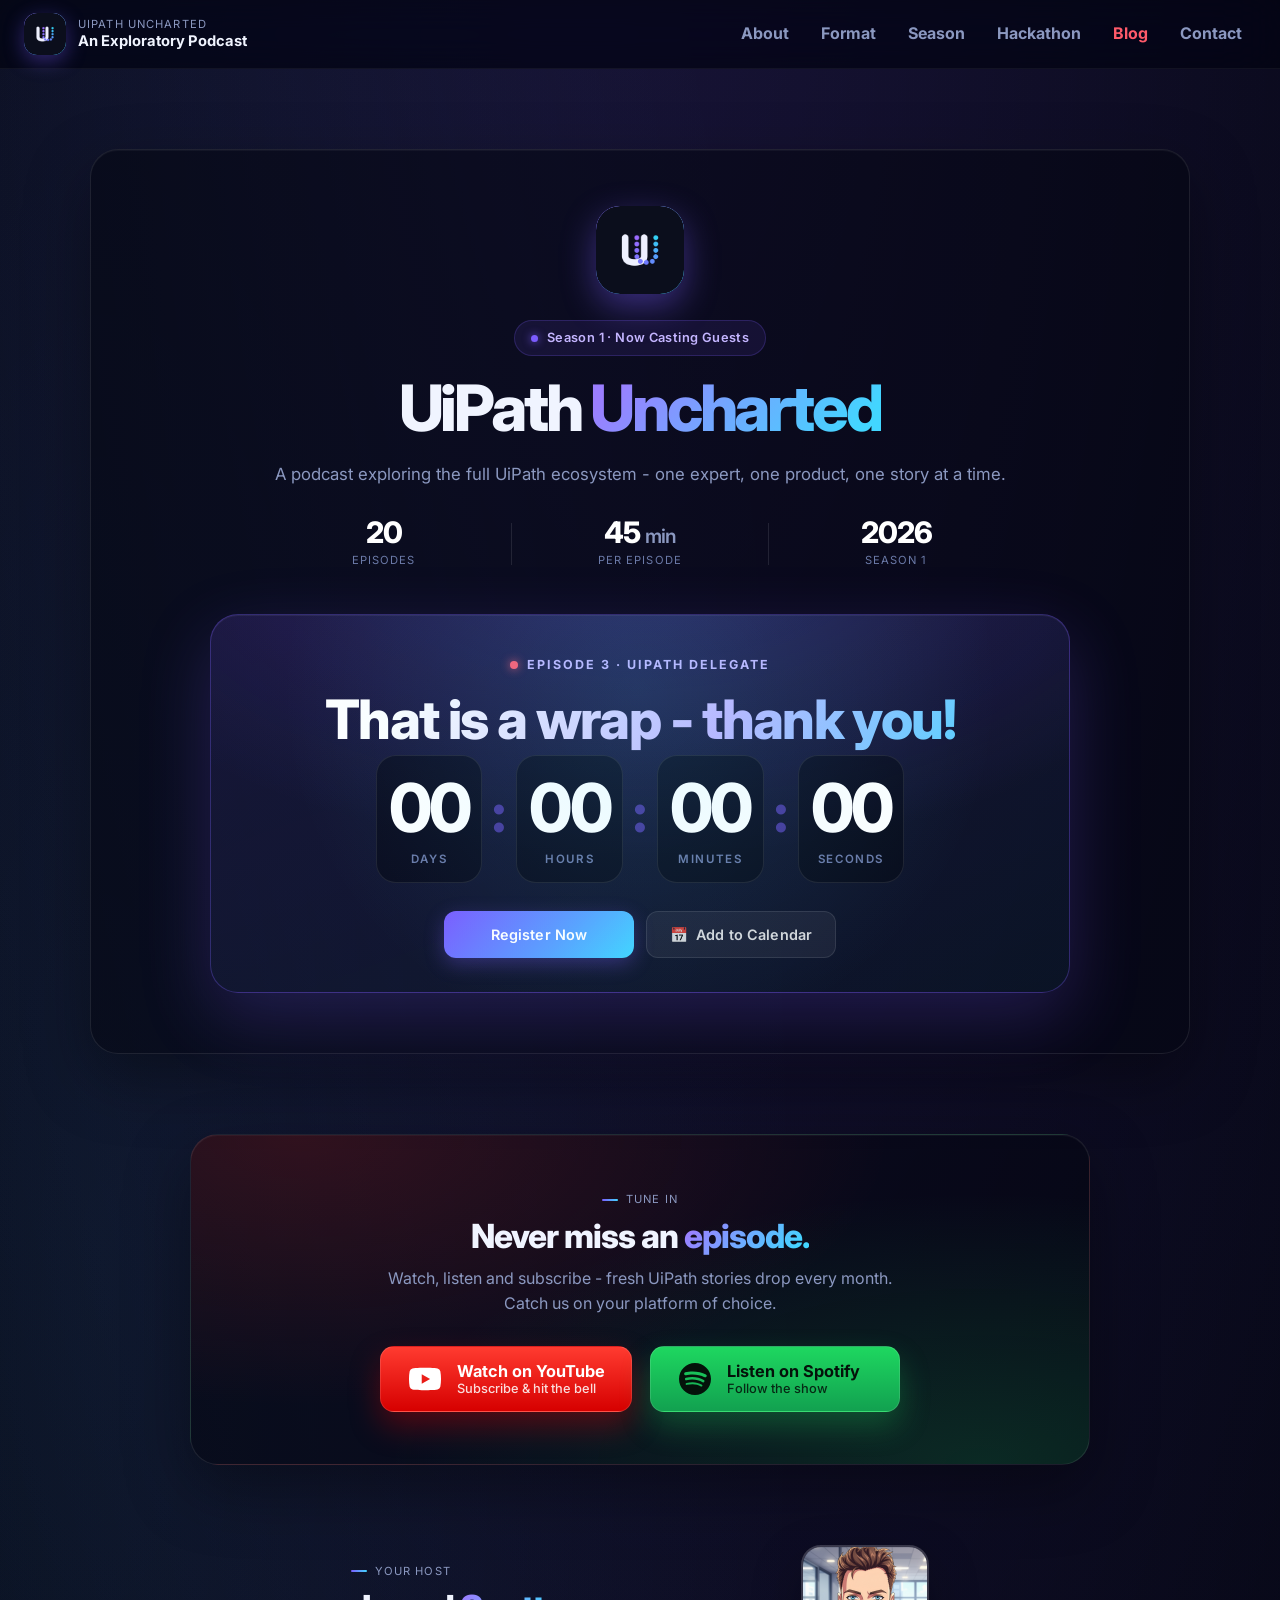
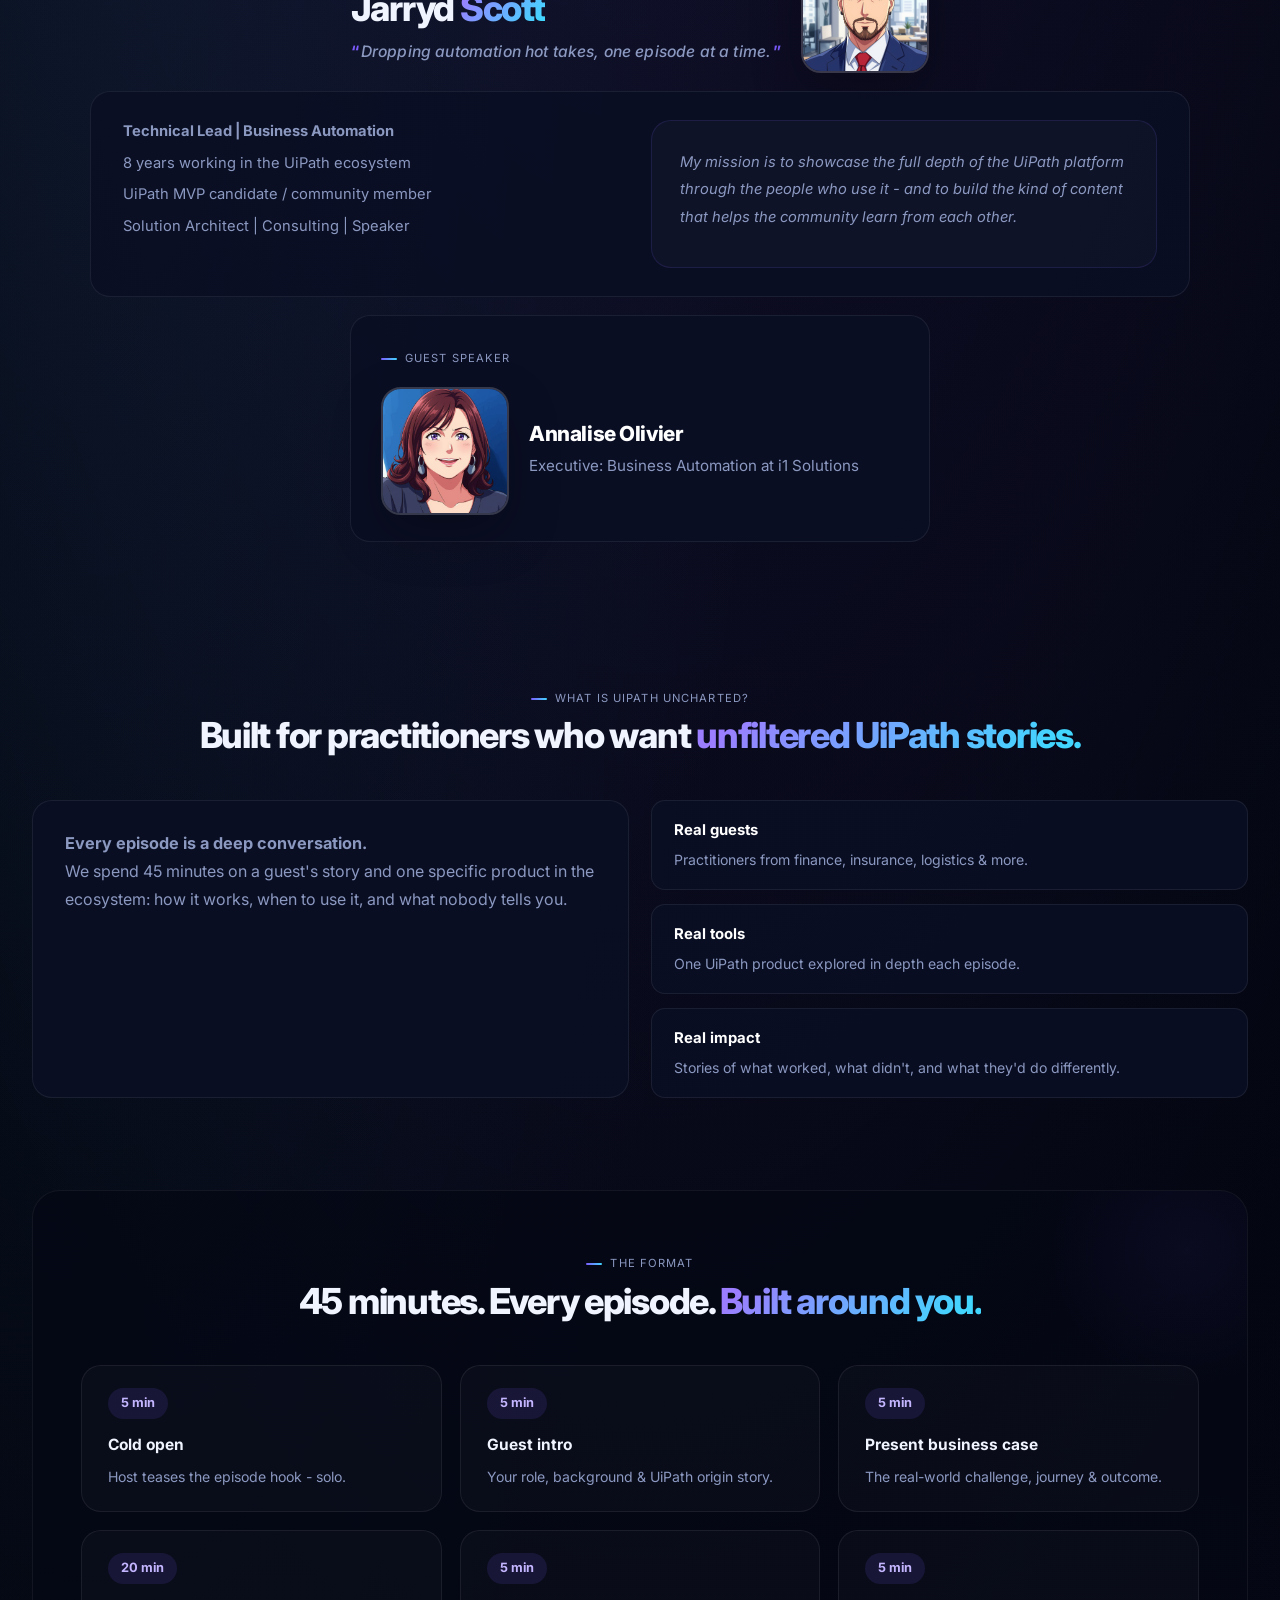
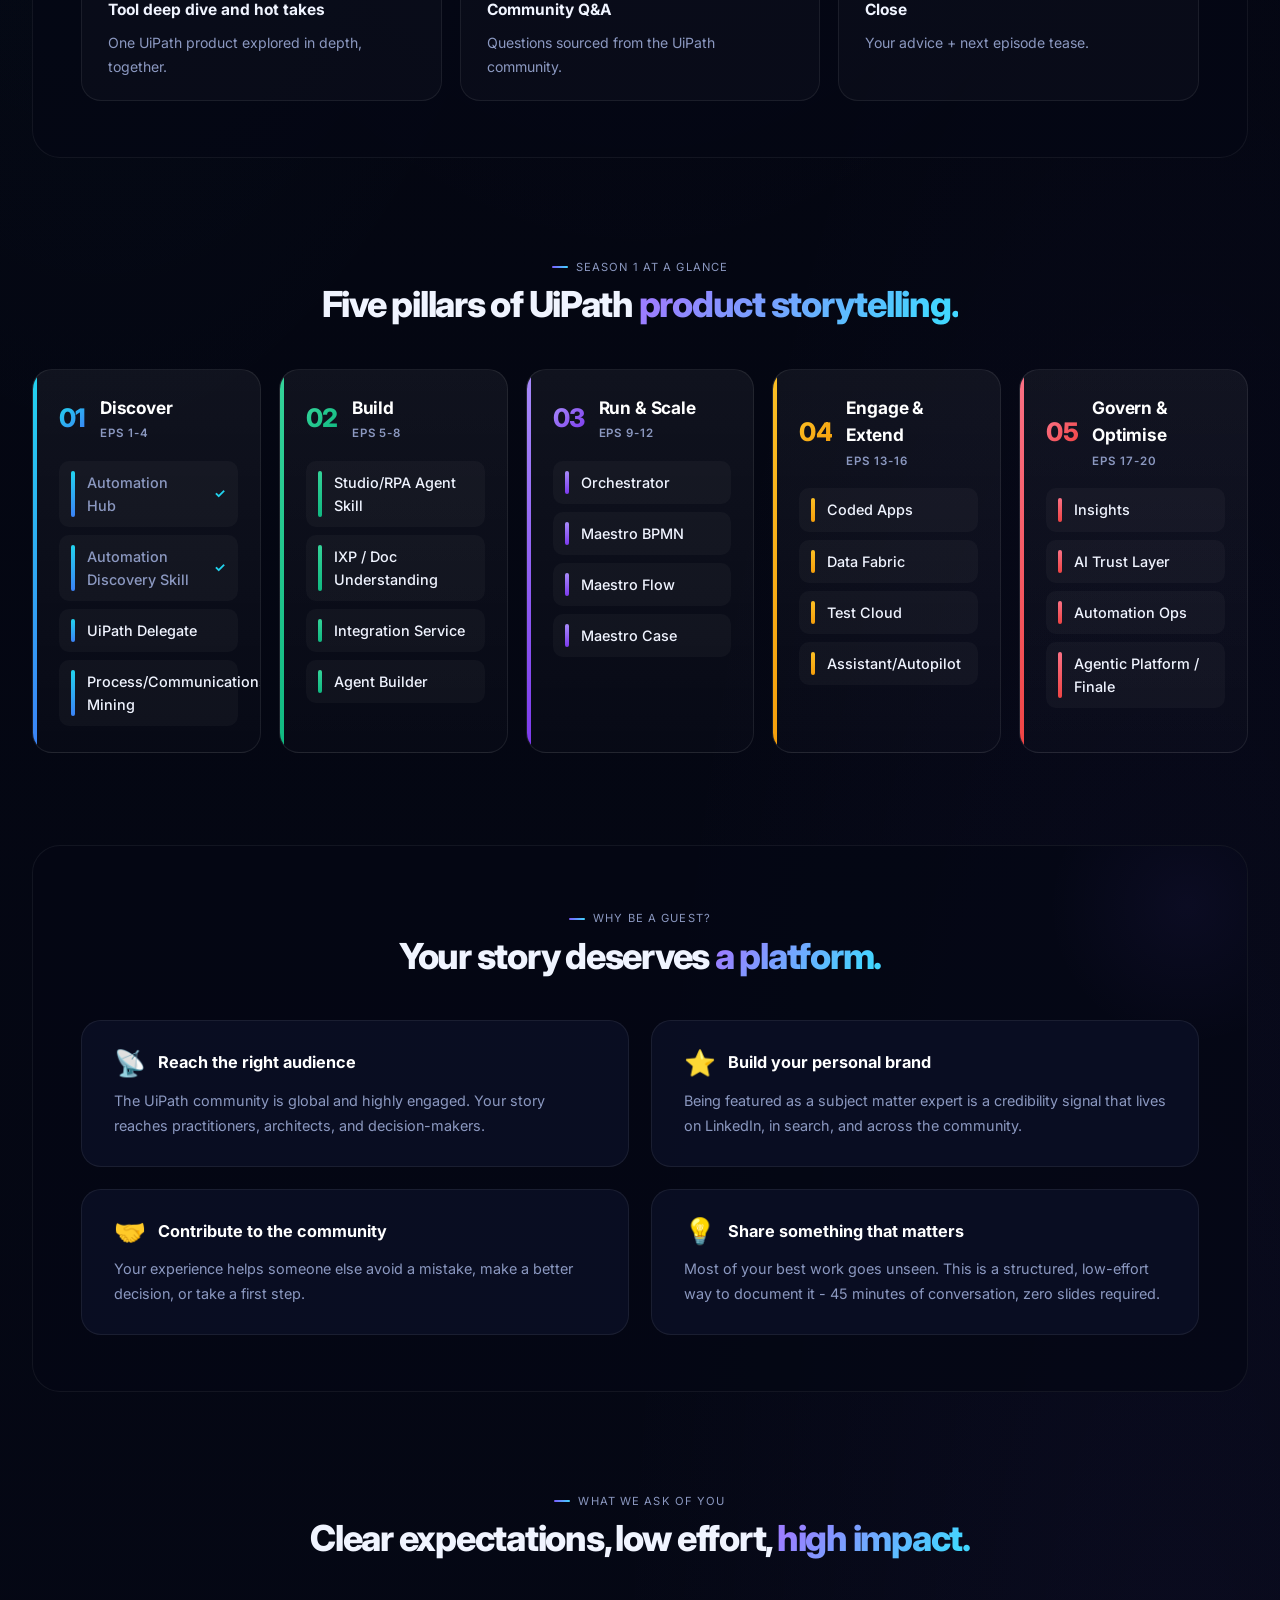
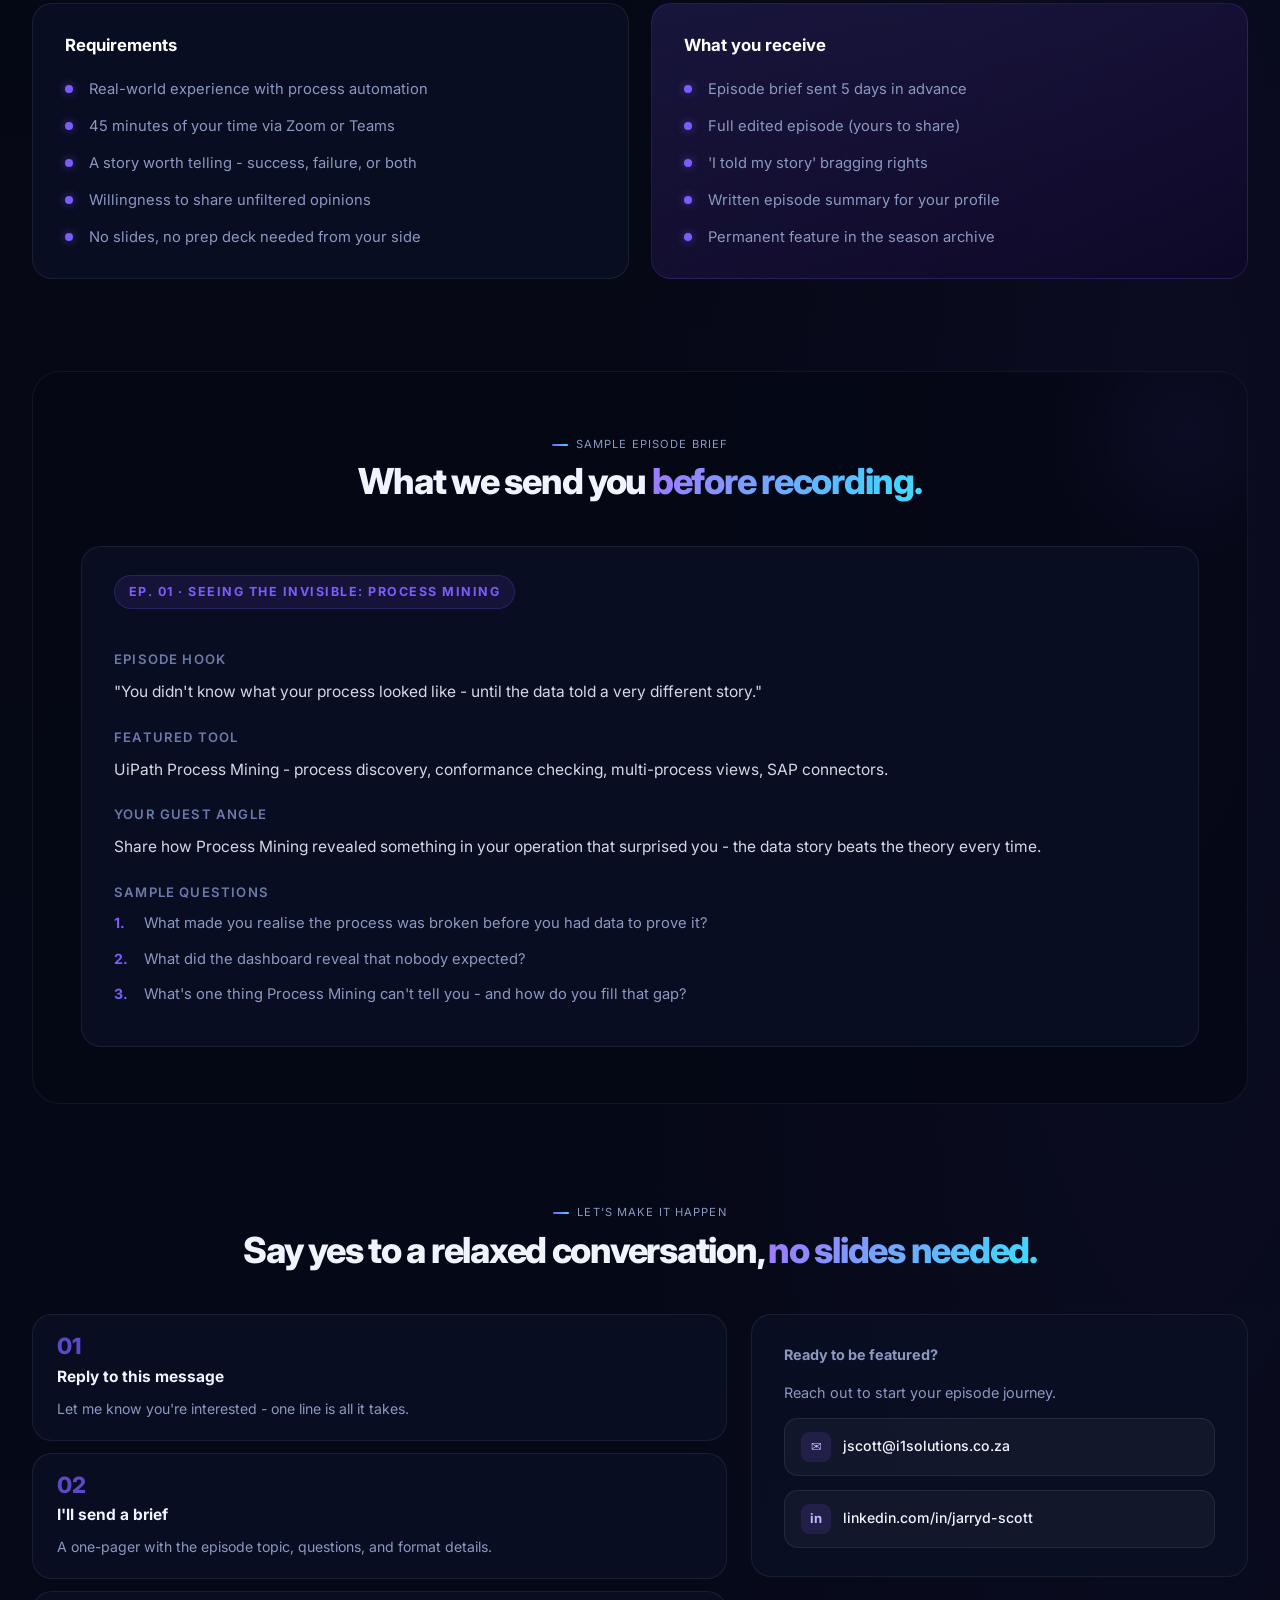
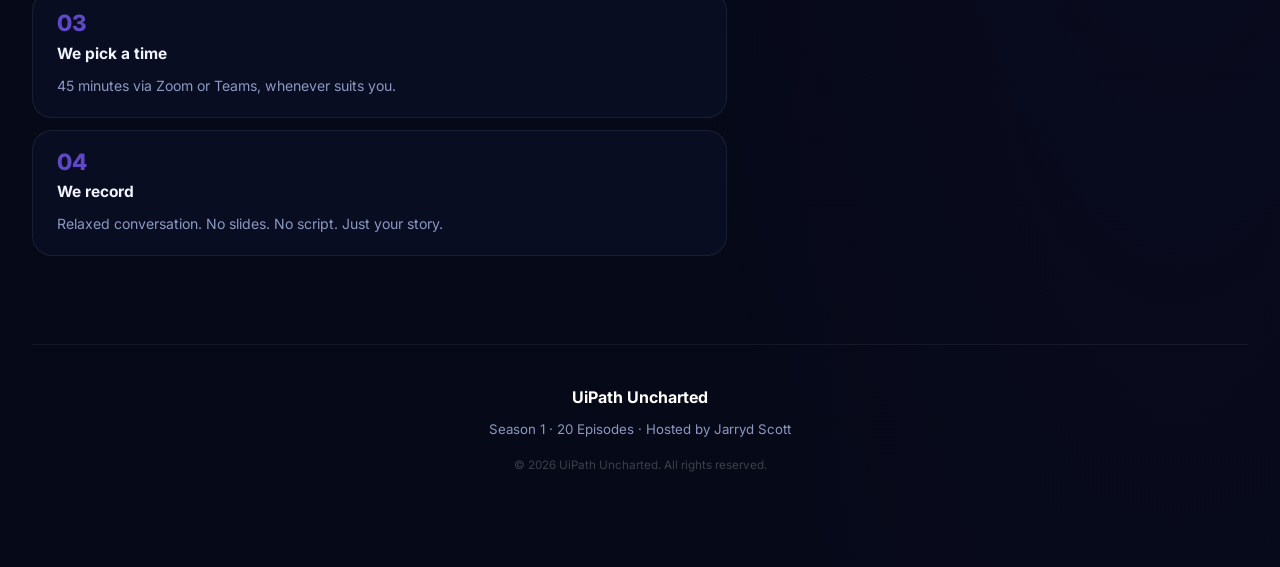
==== commit bb87912c: "Add Community Hackathon page, submission form and confirmation email - hackathon.html: brief, timeli" ====
--- a/index.html
+++ b/index.html
@@ -29,6 +29,7 @@
         <a href="#about">About</a>
         <a href="#format">Format</a>
         <a href="#season">Season</a>
+        <a href="hackathon.html">Hackathon</a>
         <span class="nav-soon" data-tip="Coming soon" aria-disabled="true" tabindex="0">Blog</span>
         <a href="#contact">Contact</a>
       </nav>
@@ -66,11 +67,11 @@
           <!-- Hero action buttons ("Become a Guest" / "How It Works") removed - were being
                confused with the episode Register CTA. Re-add here (or elsewhere) later. -->
 
-          <div class="episode-countdown" data-target="2026-10-16T12:00:00+02:00">
+          <div class="episode-countdown" data-target="2026-10-15T13:30:00+02:00">
             <p class="ec-eyebrow"><span class="ec-live-dot"></span> Episode 3 &middot; UiPath Delegate</p>
-            <p class="ec-date">16 October 2026</p>
+            <p class="ec-date">15 October 2026</p>
             <p class="ec-time">
-              12:00 - 14:00 SAST
+              13:30 - 15:30 SAST
               <span class="ec-zoom"><em class="ec-zoom-icon">&#127909;</em> Live on Teams</span>
             </p>
             <div class="ec-timer" id="episodeCountdown" role="timer" aria-label="Time remaining until episode 3">
--- a/styles.css
+++ b/styles.css
@@ -1700,6 +1700,352 @@
   color: #c4b5ff;
 }
 
+/* ─── Hackathon page ─────────────────────────────────── */
+
+/* Keep the content column as wide as the hero bubble instead of edge-to-edge */
+.page-hackathon .section {
+  max-width: 1100px;
+  margin-inline: auto;
+}
+
+.page-hackathon .section-intro {
+  text-align: center;
+}
+
+.section-lead {
+  max-width: 760px;
+  margin: 16px auto 0;
+  color: var(--muted);
+  line-height: 1.75;
+}
+
+.brief-statement {
+  margin: 0 0 8px;
+  font-size: clamp(1.3rem, 2.2vw, 1.9rem);
+  font-weight: 800;
+  line-height: 1.25;
+  letter-spacing: -0.02em;
+  color: #fff;
+}
+
+.brief-copy + .brief-copy {
+  margin-top: 12px;
+}
+
+.brief-panel li strong {
+  color: var(--text);
+}
+
+.hack-gap {
+  margin-top: 22px;
+}
+
+/* Suggested duration pill next to each video chapter heading */
+.step-time {
+  display: inline-block;
+  margin-left: 8px;
+  padding: 3px 10px;
+  border-radius: 999px;
+  background: rgba(124, 92, 255, 0.13);
+  color: #c4b5ff;
+  font-style: normal;
+  font-weight: 700;
+  font-size: 0.74rem;
+  vertical-align: middle;
+  white-space: nowrap;
+}
+
+.hack-checklist {
+  padding: 20px 22px;
+  background: rgba(255, 255, 255, 0.025);
+}
+
+/* Submission form */
+.hack-form {
+  margin-top: 24px;
+  padding: 28px 32px 32px;
+  background: var(--panel);
+  border: 1px solid var(--border);
+  border-radius: var(--radius-md);
+}
+
+/* Honeypot field for the form service - hidden from people, filled by bots */
+.hack-hp {
+  position: absolute;
+  left: -9999px;
+  width: 1px;
+  height: 1px;
+  opacity: 0;
+}
+
+.hack-form button[disabled] {
+  opacity: 0.6;
+  cursor: wait;
+  transform: none;
+}
+
+.hack-form-note {
+  margin: 0 0 24px;
+  color: var(--muted);
+  font-size: 0.92rem;
+  line-height: 1.7;
+}
+
+.hack-form-grid {
+  display: grid;
+  grid-template-columns: repeat(2, minmax(0, 1fr));
+  gap: 16px 20px;
+}
+
+.hack-field {
+  display: flex;
+  flex-direction: column;
+  gap: 7px;
+}
+
+.hack-field-wide {
+  grid-column: 1 / -1;
+}
+
+.hack-field > span {
+  font-size: 0.82rem;
+  font-weight: 600;
+  color: var(--text);
+}
+
+.hack-field input,
+.hack-field textarea {
+  width: 100%;
+  padding: 12px 14px;
+  border-radius: 12px;
+  border: 1px solid rgba(255, 255, 255, 0.12);
+  background: rgba(255, 255, 255, 0.04);
+  color: var(--text);
+  font: inherit;
+  font-size: 0.92rem;
+  transition: border-color var(--t) var(--ease), background var(--t) var(--ease);
+}
+
+.hack-field textarea {
+  resize: vertical;
+}
+
+.hack-field input::placeholder,
+.hack-field textarea::placeholder {
+  color: var(--muted2);
+}
+
+.hack-field input:focus,
+.hack-field textarea:focus {
+  outline: none;
+  border-color: var(--accent);
+  background: rgba(124, 92, 255, 0.07);
+}
+
+.hack-field.has-error input,
+.hack-field.has-error textarea {
+  border-color: #ff5a6a;
+  background: rgba(255, 90, 106, 0.06);
+}
+
+.hack-error {
+  font-size: 0.8rem;
+  line-height: 1.4;
+  color: #ff5a6a;
+}
+
+.hack-error:empty {
+  display: none;
+}
+
+.hack-checks {
+  display: grid;
+  gap: 12px;
+  margin: 24px 0 8px;
+}
+
+.hack-checks label {
+  display: flex;
+  align-items: flex-start;
+  gap: 12px;
+  color: var(--muted);
+  font-size: 0.9rem;
+  line-height: 1.6;
+  cursor: pointer;
+}
+
+.hack-checks input {
+  flex-shrink: 0;
+  width: 18px;
+  height: 18px;
+  margin: 3px 0 0;
+  accent-color: var(--accent);
+  cursor: pointer;
+}
+
+.hack-form.was-validated .hack-checks input:invalid + span {
+  color: #ff5a6a;
+}
+
+.hack-form-status {
+  min-height: 1.6em;
+  margin: 14px 0;
+  font-size: 0.9rem;
+  color: var(--muted);
+}
+
+.hack-form-status.is-error { color: #ff5a6a; }
+.hack-form-status.is-ok { color: #6ee7a8; }
+
+@media (max-width: 720px) {
+  .hack-form { padding: 24px 20px 26px; }
+  .hack-form-grid { grid-template-columns: 1fr; }
+}
+
+/* Submission success pop-up */
+.hack-modal {
+  position: fixed;
+  inset: 0;
+  z-index: 200;
+  display: grid;
+  place-items: center;
+  padding: 20px;
+  background: rgba(2, 4, 12, 0.72);
+  backdrop-filter: blur(10px);
+  -webkit-backdrop-filter: blur(10px);
+  animation: hackFade 220ms var(--ease);
+}
+
+.hack-modal[hidden] {
+  display: none;
+}
+
+.hack-modal-card {
+  position: relative;
+  width: 100%;
+  max-width: 460px;
+  padding: 40px 36px 36px;
+  text-align: center;
+  border-radius: var(--radius-lg);
+  background:
+    radial-gradient(120% 120% at 50% -10%, rgba(124, 92, 255, 0.28), transparent 60%),
+    #0a0f24;
+  border: 1px solid rgba(124, 92, 255, 0.4);
+  box-shadow: 0 30px 90px rgba(124, 92, 255, 0.35), inset 0 1px 0 rgba(255, 255, 255, 0.08);
+  animation: hackPop 420ms cubic-bezier(0.2, 1.3, 0.4, 1);
+}
+
+.hack-modal-check {
+  width: 84px;
+  height: 84px;
+  margin: 0 auto 20px;
+  border-radius: 50%;
+  display: grid;
+  place-items: center;
+  background: linear-gradient(135deg, #7c5cff 0%, #42d6ff 100%);
+  box-shadow: 0 14px 40px rgba(66, 214, 255, 0.4);
+}
+
+.hack-modal-check svg {
+  width: 52px;
+  height: 52px;
+  fill: none;
+  stroke: #fff;
+  stroke-width: 4;
+  stroke-linecap: round;
+  stroke-linejoin: round;
+}
+
+.hack-modal-check circle {
+  stroke: rgba(255, 255, 255, 0.35);
+  stroke-width: 2;
+}
+
+.hack-modal-check path {
+  stroke-dasharray: 40;
+  stroke-dashoffset: 40;
+  animation: hackDraw 480ms 260ms var(--ease) forwards;
+}
+
+.hack-modal-eyebrow {
+  margin: 0 0 6px;
+  font-size: 0.74rem;
+  font-weight: 700;
+  letter-spacing: 0.16em;
+  text-transform: uppercase;
+  color: #6ee7a8;
+}
+
+.hack-modal-card h2 {
+  margin: 0 0 14px;
+  font-size: 2.4rem;
+  font-weight: 800;
+  line-height: 1.1;
+  letter-spacing: -0.035em;
+}
+
+.hack-modal-copy {
+  margin: 0 0 10px;
+  color: var(--muted);
+  font-size: 0.95rem;
+  line-height: 1.7;
+  overflow-wrap: anywhere;
+}
+
+.hack-modal-copy strong {
+  color: var(--text);
+  font-weight: 600;
+}
+
+.hack-modal-card .button {
+  margin-top: 16px;
+  min-width: 180px;
+}
+
+.hack-modal-confetti {
+  position: absolute;
+  inset: 0;
+  overflow: hidden;
+  pointer-events: none;
+}
+
+.hack-modal-confetti i {
+  position: absolute;
+  top: -20px;
+  width: 9px;
+  height: 14px;
+  border-radius: 2px;
+  opacity: 0;
+  animation: hackConfetti linear forwards;
+}
+
+@keyframes hackFade {
+  from { opacity: 0; }
+  to { opacity: 1; }
+}
+
+@keyframes hackPop {
+  from { opacity: 0; transform: translateY(24px) scale(0.92); }
+  to { opacity: 1; transform: translateY(0) scale(1); }
+}
+
+@keyframes hackDraw {
+  to { stroke-dashoffset: 0; }
+}
+
+@keyframes hackConfetti {
+  0% { opacity: 1; transform: translate3d(0, 0, 0) rotate(0deg); }
+  85% { opacity: 1; }
+  100% { opacity: 0; transform: translate3d(var(--drift), 105vh, 0) rotate(var(--spin)); }
+}
+
+@media (prefers-reduced-motion: reduce) {
+  .hack-modal,
+  .hack-modal-card { animation: none; }
+  .hack-modal-check path { animation: none; stroke-dashoffset: 0; }
+  .hack-modal-confetti { display: none; }
+}
+
 /* ─── Footer ────────────────────────────────────────── */
 
 .site-footer {
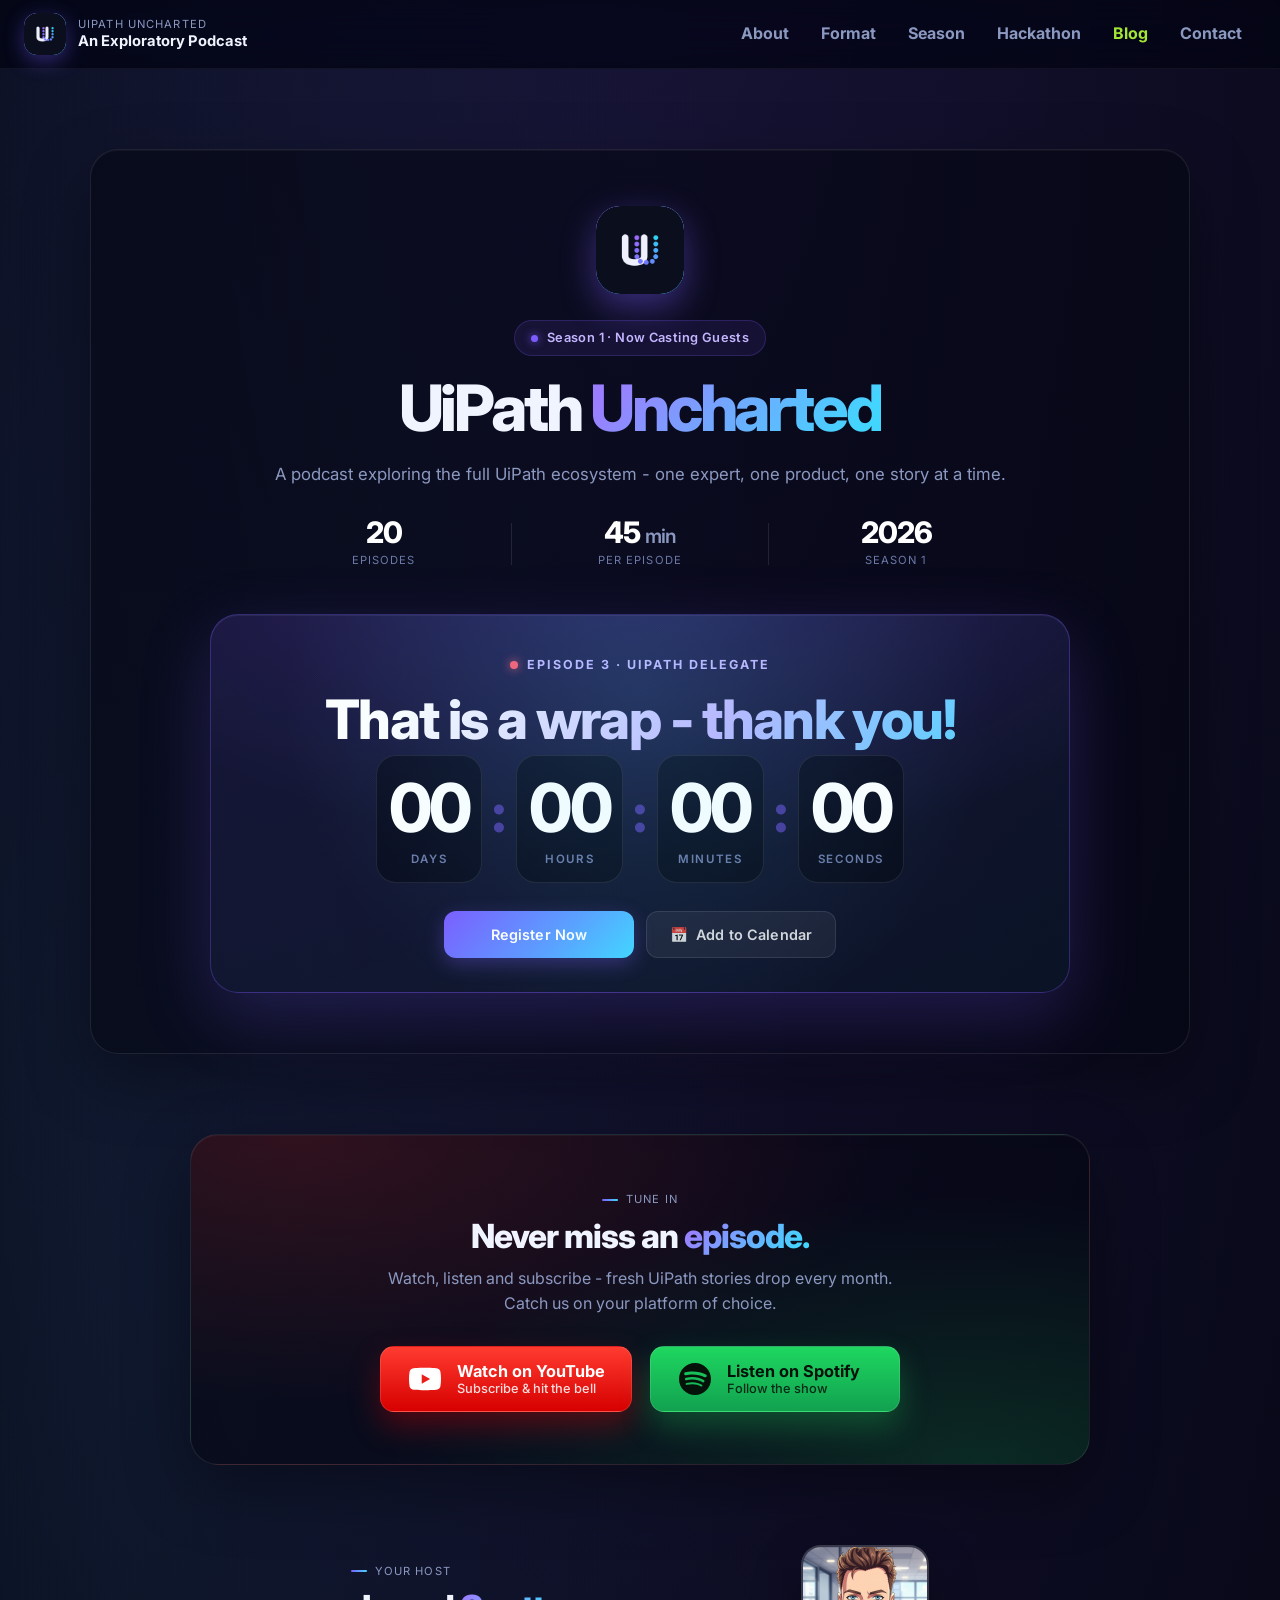
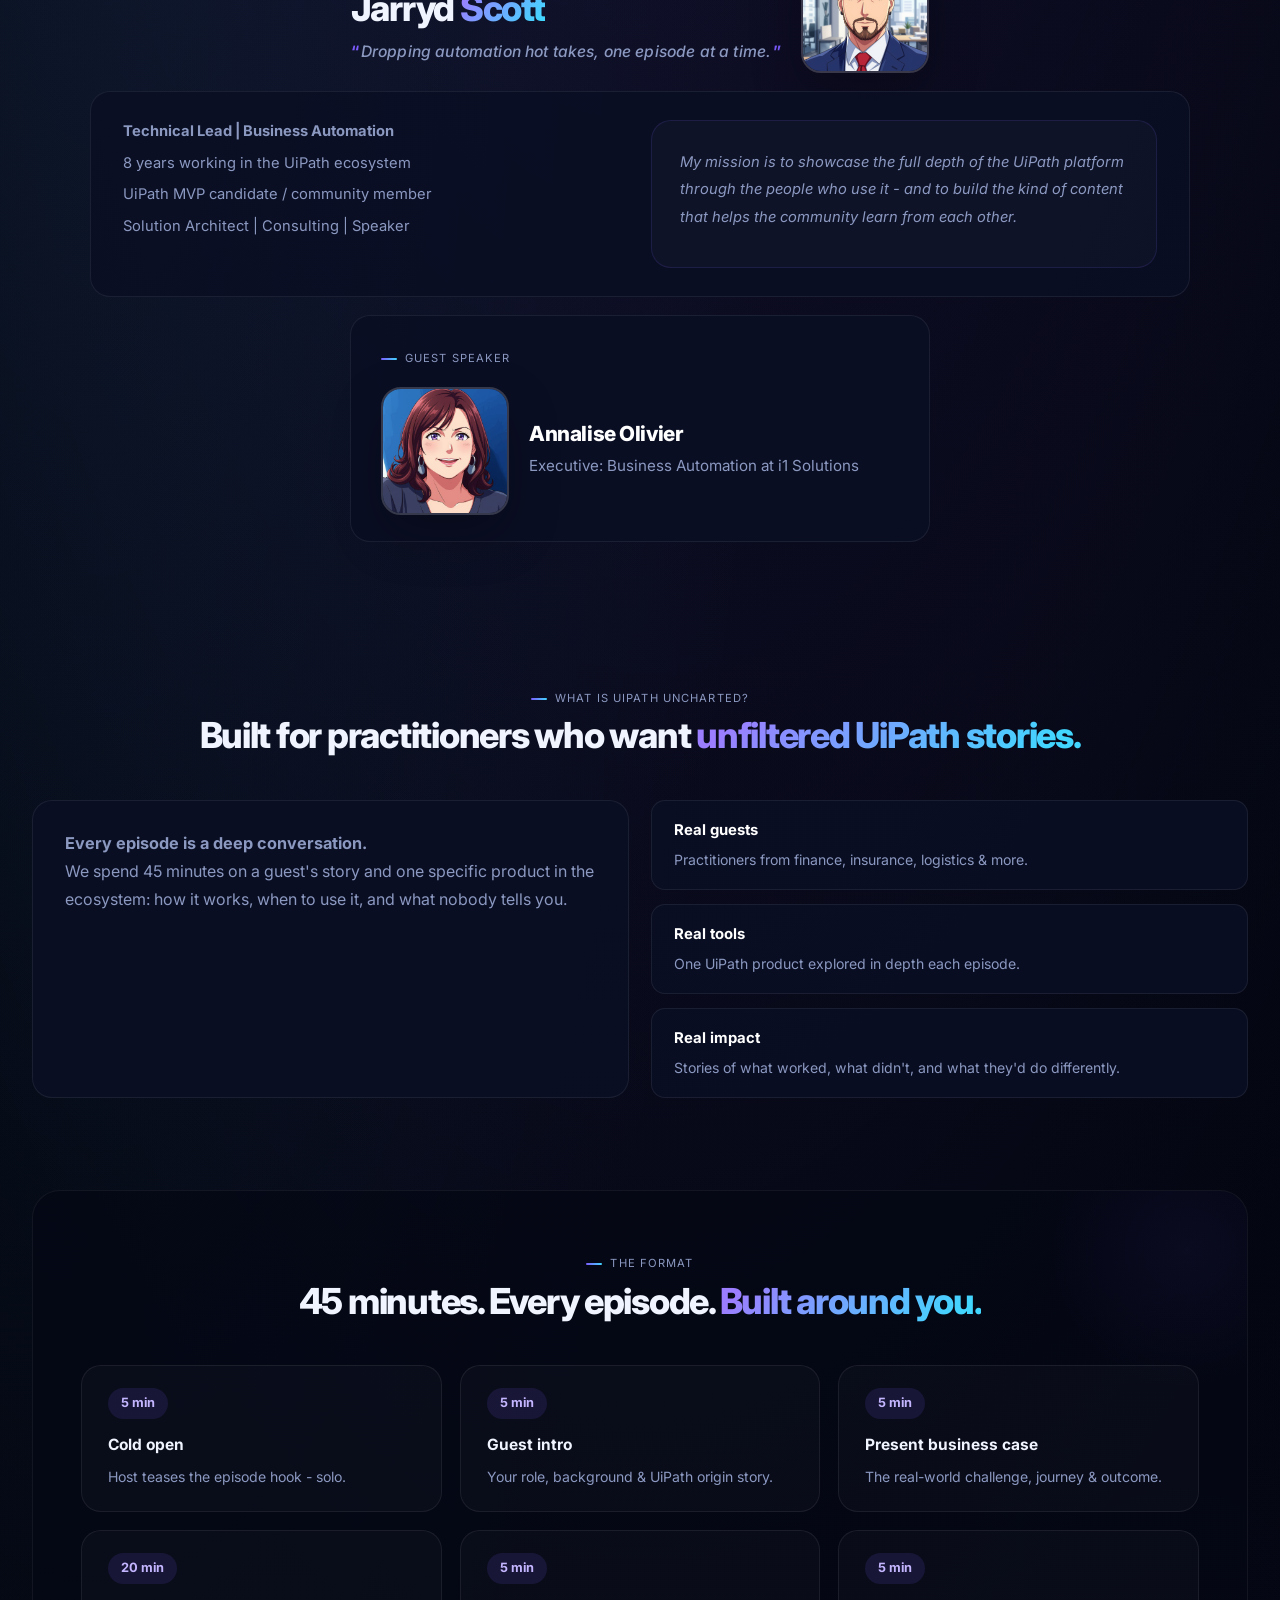
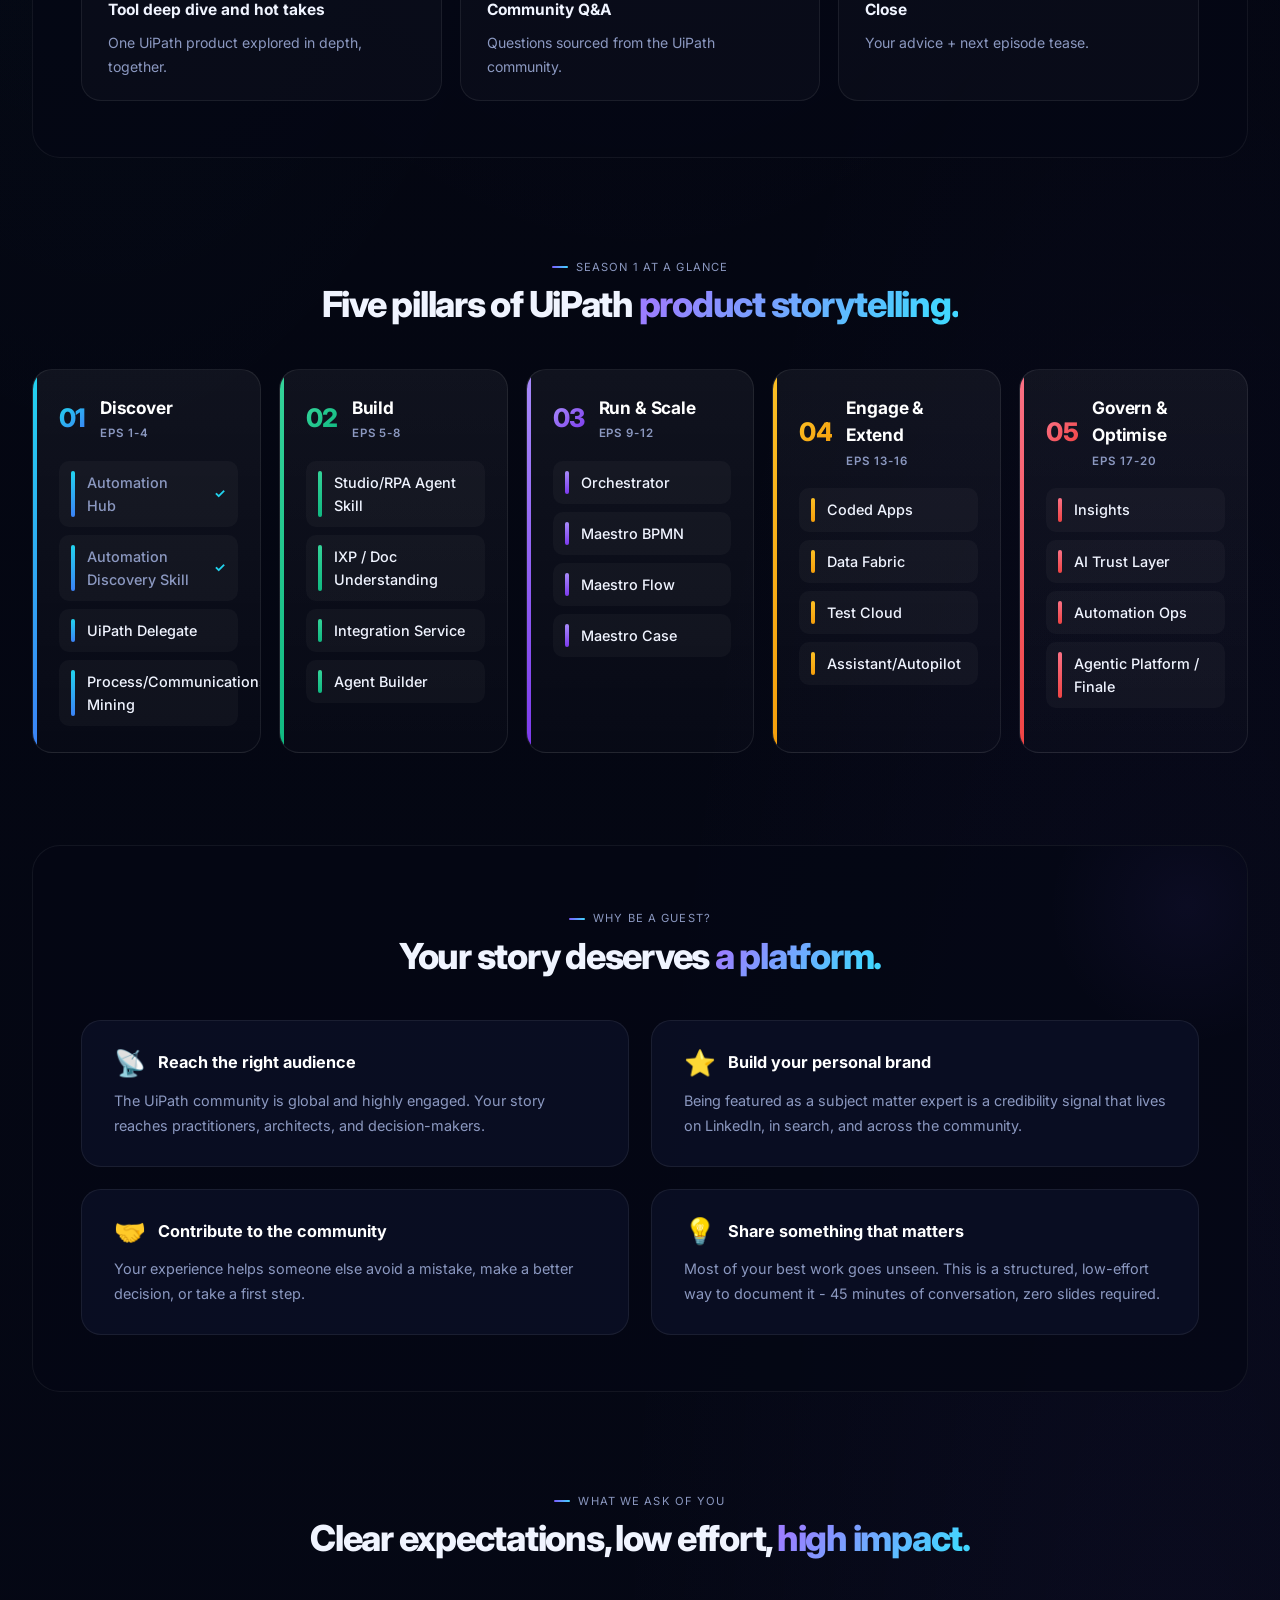
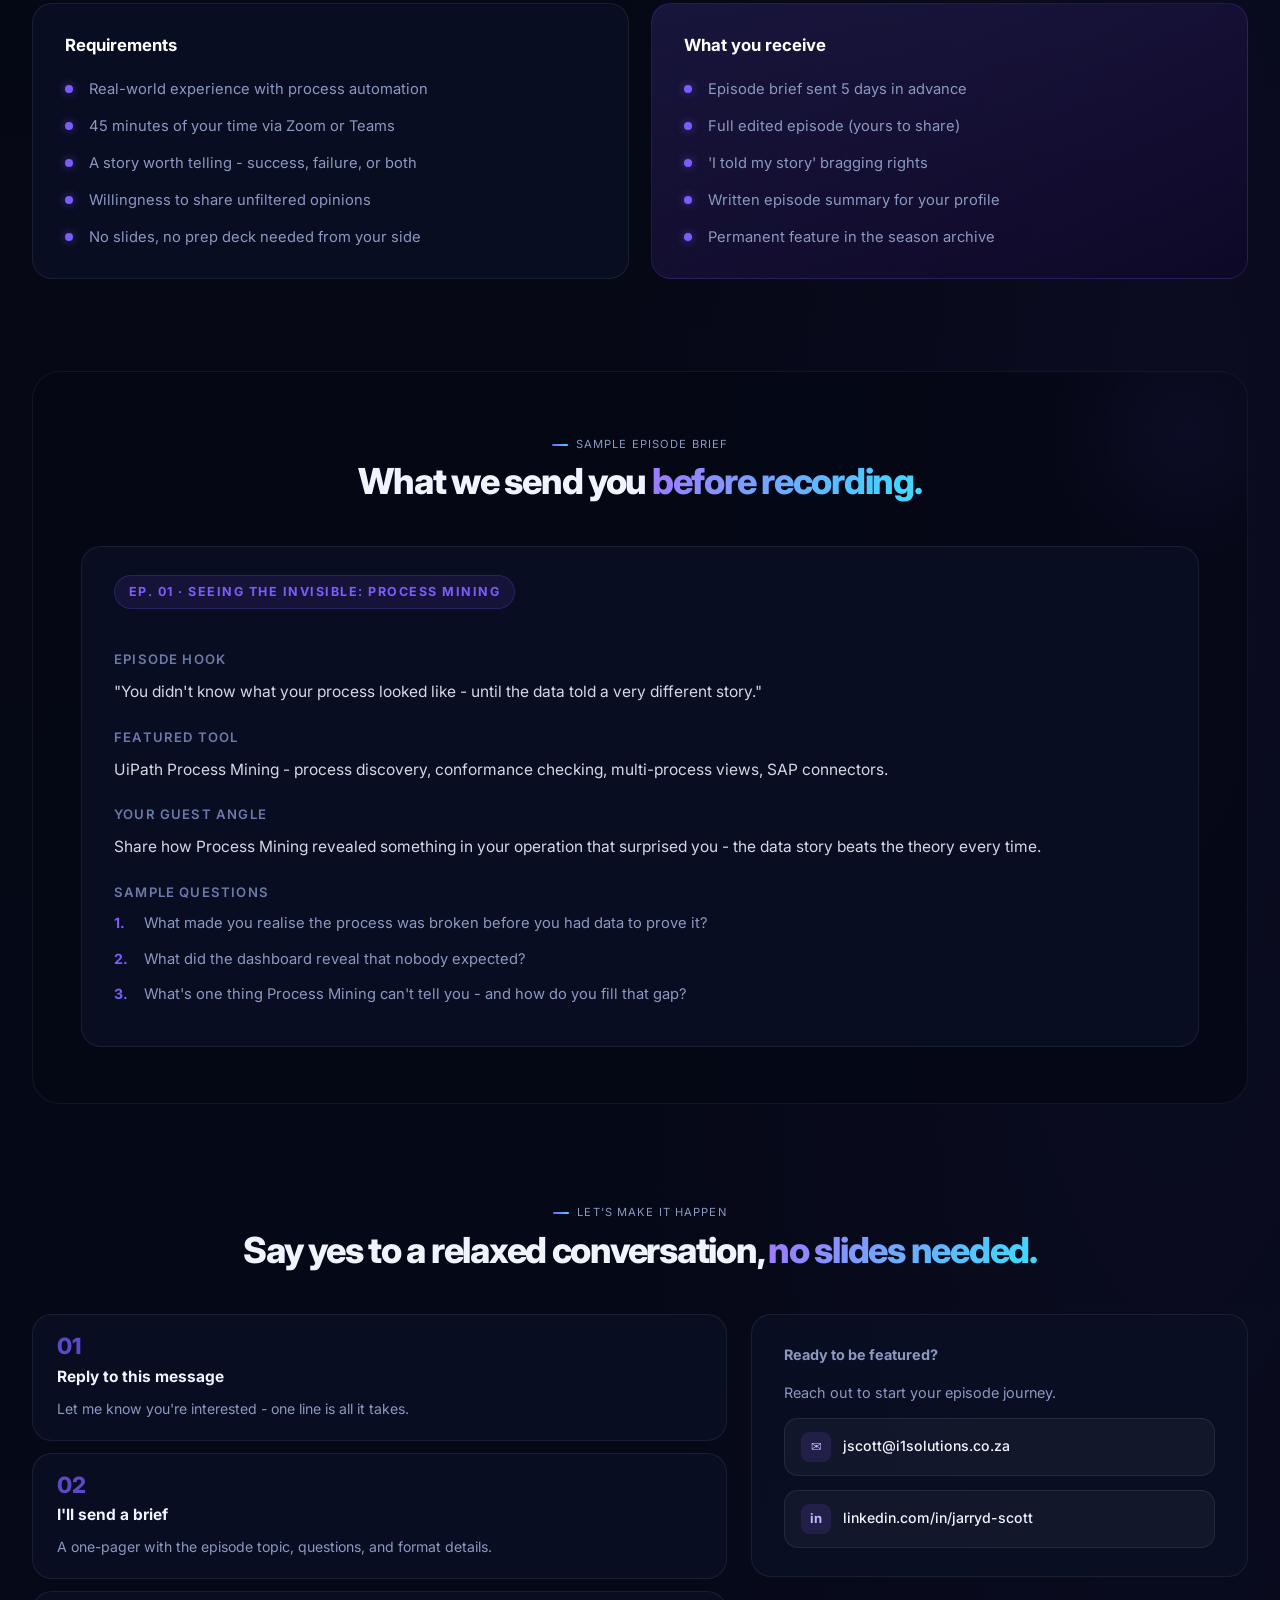
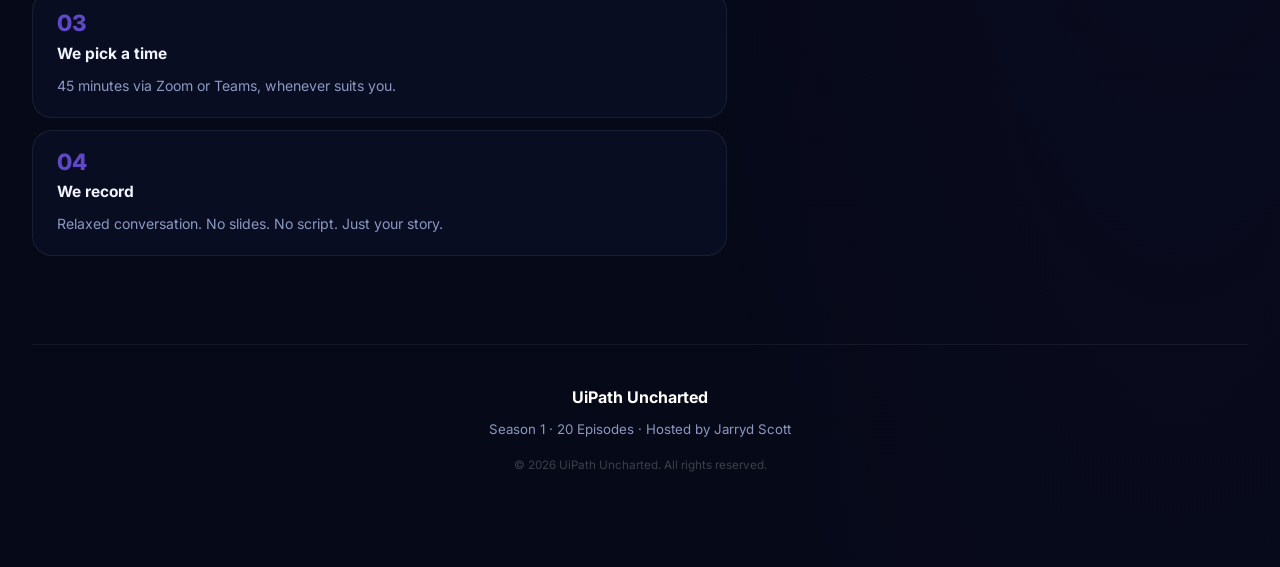
==== commit bff33d7d: "Add the UiPath Uncharted Journal (blog) and back-to-top buttons - New static blog under blog/: home " ====
--- a/index.html
+++ b/index.html
@@ -30,7 +30,7 @@
         <a href="#format">Format</a>
         <a href="#season">Season</a>
         <a href="hackathon.html">Hackathon</a>
-        <span class="nav-soon" data-tip="Coming soon" aria-disabled="true" tabindex="0">Blog</span>
+        <a class="nav-cross" href="blog/">Blog</a>
         <a href="#contact">Contact</a>
       </nav>
     </div>
@@ -460,6 +460,20 @@
       </div>
     </footer>
   </div>
+  <button type="button" class="to-top" aria-label="Back to top">
+    <svg class="to-top-ring" viewBox="0 0 48 48" aria-hidden="true">
+      <defs>
+        <linearGradient id="to-top-gradient" x1="0" y1="0" x2="1" y2="1">
+          <stop offset="0" stop-color="#42d6ff" />
+          <stop offset="1" stop-color="#7c5cff" />
+        </linearGradient>
+      </defs>
+      <circle class="to-top-track" cx="24" cy="24" r="22" />
+      <circle class="to-top-progress" cx="24" cy="24" r="22" pathLength="100" />
+    </svg>
+    <svg class="to-top-arrow" viewBox="0 0 24 24" aria-hidden="true"><path d="M12 19V5M5.5 11.5 12 5l6.5 6.5" /></svg>
+  </button>
+
   <script src="script.js"></script>
 </body>
 </html>
--- a/styles.css
+++ b/styles.css
@@ -169,43 +169,15 @@
   transition: color var(--t) var(--ease);
 }
 
-/* "Blog" tease: disabled nav item, red, with a Coming soon tooltip on hover. */
-.site-nav .nav-soon {
-  position: relative;
-  padding: 7px 20px;
-  border-radius: 10px;
-  font-weight: 600;
-  font-size: 0.98rem;
-  color: #ff5a6a;
-  white-space: nowrap;
-  cursor: not-allowed;
-  user-select: none;
-}
-
-.site-nav .nav-soon::after {
-  content: attr(data-tip);
-  position: absolute;
-  top: 100%;
-  left: 50%;
-  transform: translateX(-50%) translateY(0);
-  padding: 5px 10px;
-  border-radius: 8px;
-  background: rgba(10, 12, 24, 0.98);
-  border: 1px solid rgba(255, 255, 255, 0.12);
-  color: #fff;
-  font-size: 0.72rem;
-  font-weight: 500;
-  white-space: nowrap;
-  opacity: 0;
-  pointer-events: none;
-  box-shadow: 0 10px 24px rgba(0, 0, 0, 0.45);
-  transition: opacity 160ms var(--ease), transform 160ms var(--ease);
-}
-
-.site-nav .nav-soon:hover::after,
-.site-nav .nav-soon:focus-visible::after {
-  opacity: 1;
-  transform: translateX(-50%) translateY(4px);
+/* Cross-link to the blog — lime, matching "Podcast" on the blog's nav */
+.site-nav a.nav-cross {
+  color: #a3e635;
+}
+
+.site-nav a.nav-cross:hover,
+.site-nav a.nav-cross:focus-visible {
+  color: #bef264;
+  background: rgba(163, 230, 53, 0.12);
 }
 
 /* Desktop: keep the nav in the top-right and slightly more compact. */
@@ -214,8 +186,7 @@
     gap: 4px;
   }
 
-  .site-nav a,
-  .site-nav .nav-soon {
+  .site-nav a {
     padding: 6px 14px;
     font-size: 1rem;
     font-weight: 700;
@@ -2175,3 +2146,100 @@
 
   .section { padding: 52px 0; }
 }
+
+/* ─── Back to top ──────────────────────────────────────── */
+
+.to-top {
+  position: fixed;
+  right: 24px;
+  bottom: calc(24px + env(safe-area-inset-bottom, 0px));
+  z-index: 160;
+  display: grid;
+  place-items: center;
+  width: 48px;
+  height: 48px;
+  padding: 0;
+  border: none;
+  border-radius: 50%;
+  background: var(--panel);
+  -webkit-backdrop-filter: blur(12px);
+  backdrop-filter: blur(12px);
+  box-shadow: 0 12px 30px rgba(0, 0, 0, 0.45);
+  color: var(--text);
+  cursor: pointer;
+  opacity: 0;
+  visibility: hidden;
+  transform: translateY(14px) scale(0.9);
+  transition:
+    opacity var(--t) ease,
+    transform 280ms var(--ease),
+    box-shadow var(--t) ease,
+    visibility 0s linear 280ms;
+}
+
+.to-top.is-visible {
+  opacity: 1;
+  visibility: visible;
+  transform: none;
+  transition:
+    opacity var(--t) ease,
+    transform 280ms var(--ease),
+    box-shadow var(--t) ease,
+    visibility 0s;
+}
+
+.to-top:hover {
+  box-shadow: 0 12px 30px rgba(0, 0, 0, 0.45), 0 0 24px rgba(124, 92, 255, 0.5);
+}
+
+.to-top:focus-visible {
+  outline: 2px solid var(--accent);
+  outline-offset: 3px;
+}
+
+.to-top-ring {
+  position: absolute;
+  inset: 0;
+  width: 100%;
+  height: 100%;
+  fill: none;
+  stroke-width: 2;
+  transform: rotate(-90deg);
+}
+
+.to-top-track {
+  stroke: rgba(255, 255, 255, 0.14);
+}
+
+.to-top-progress {
+  stroke: url(#to-top-gradient);
+  stroke-dasharray: 100;
+  stroke-dashoffset: 100;
+  stroke-linecap: round;
+  transition: stroke-dashoffset 90ms linear;
+}
+
+.to-top-arrow {
+  position: relative;
+  width: 20px;
+  height: 20px;
+  fill: none;
+  stroke: currentColor;
+  stroke-width: 2.2;
+  stroke-linecap: round;
+  stroke-linejoin: round;
+  transition: transform var(--t) var(--ease);
+}
+
+.to-top:hover .to-top-arrow {
+  transform: translateY(-3px);
+}
+
+@media (max-width: 720px) {
+  .to-top {
+    right: 16px;
+    bottom: calc(16px + env(safe-area-inset-bottom, 0px));
+    width: 44px;
+    height: 44px;
+  }
+}
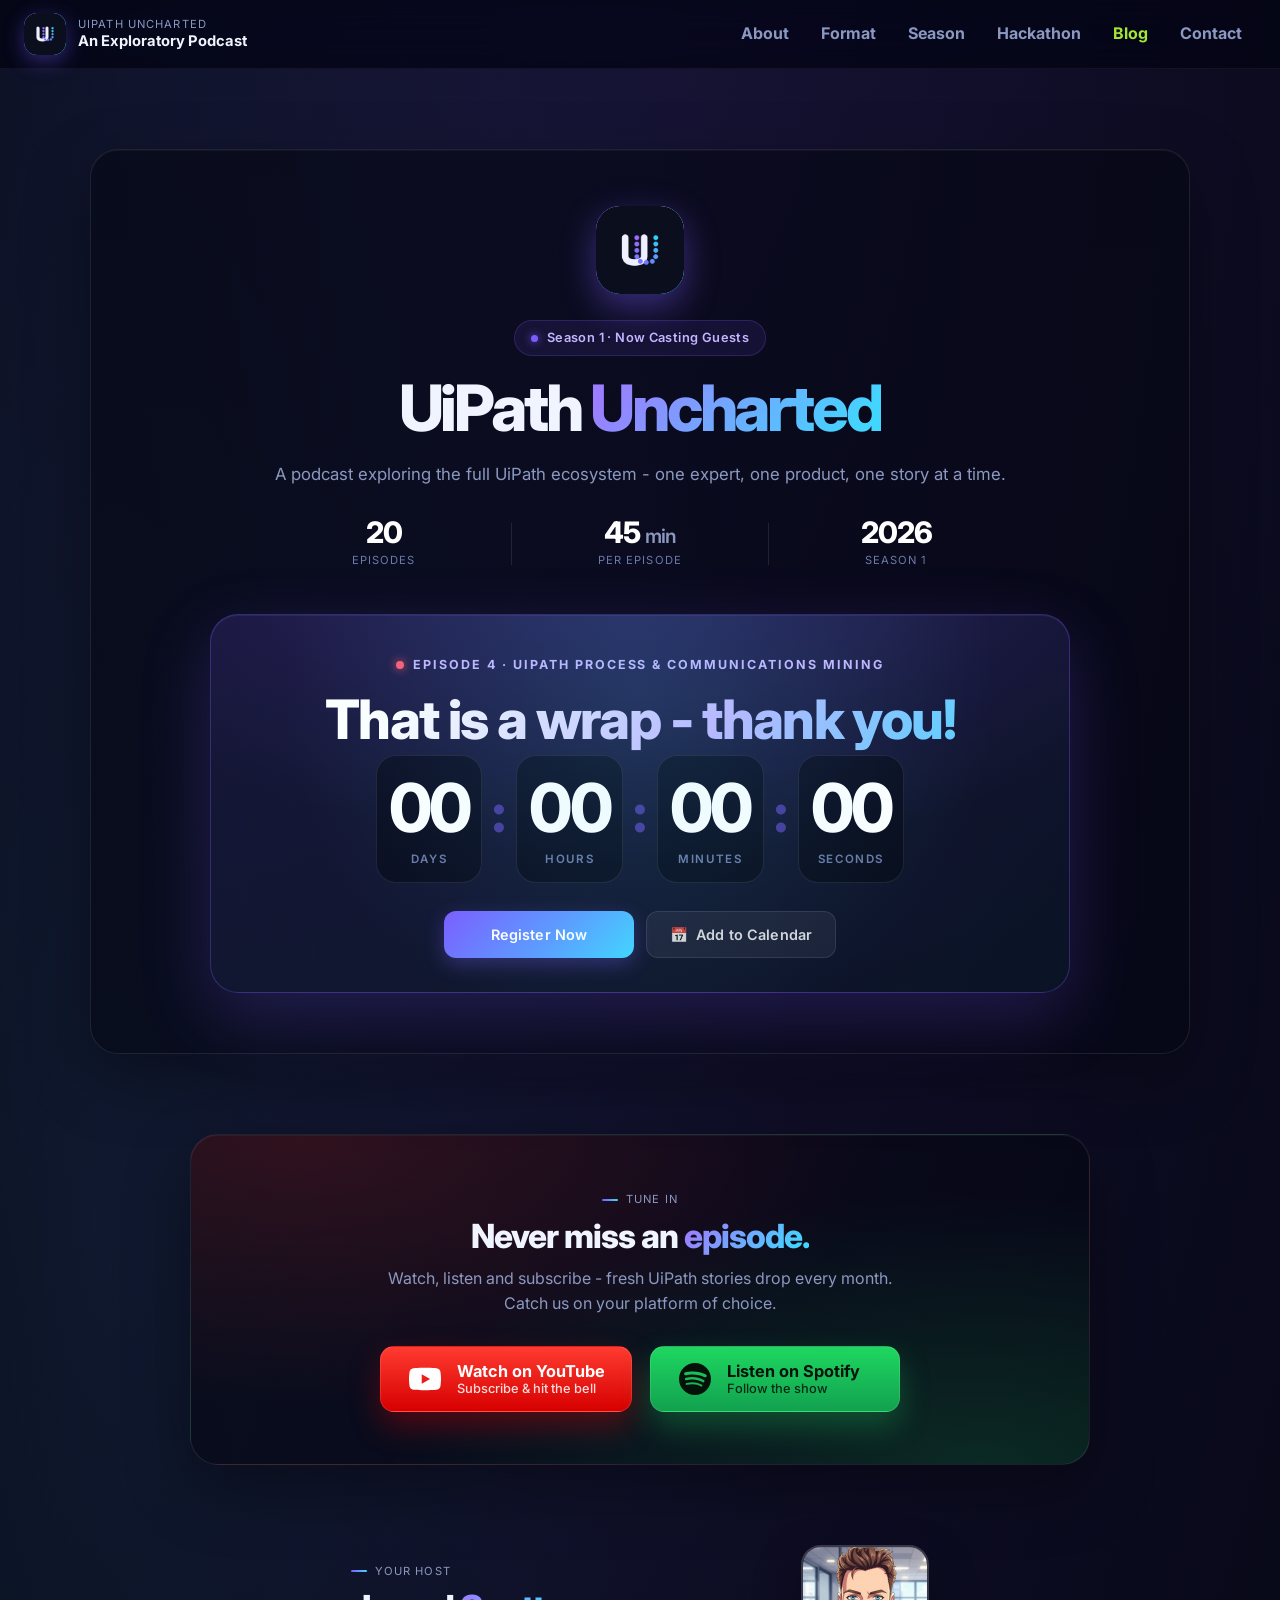
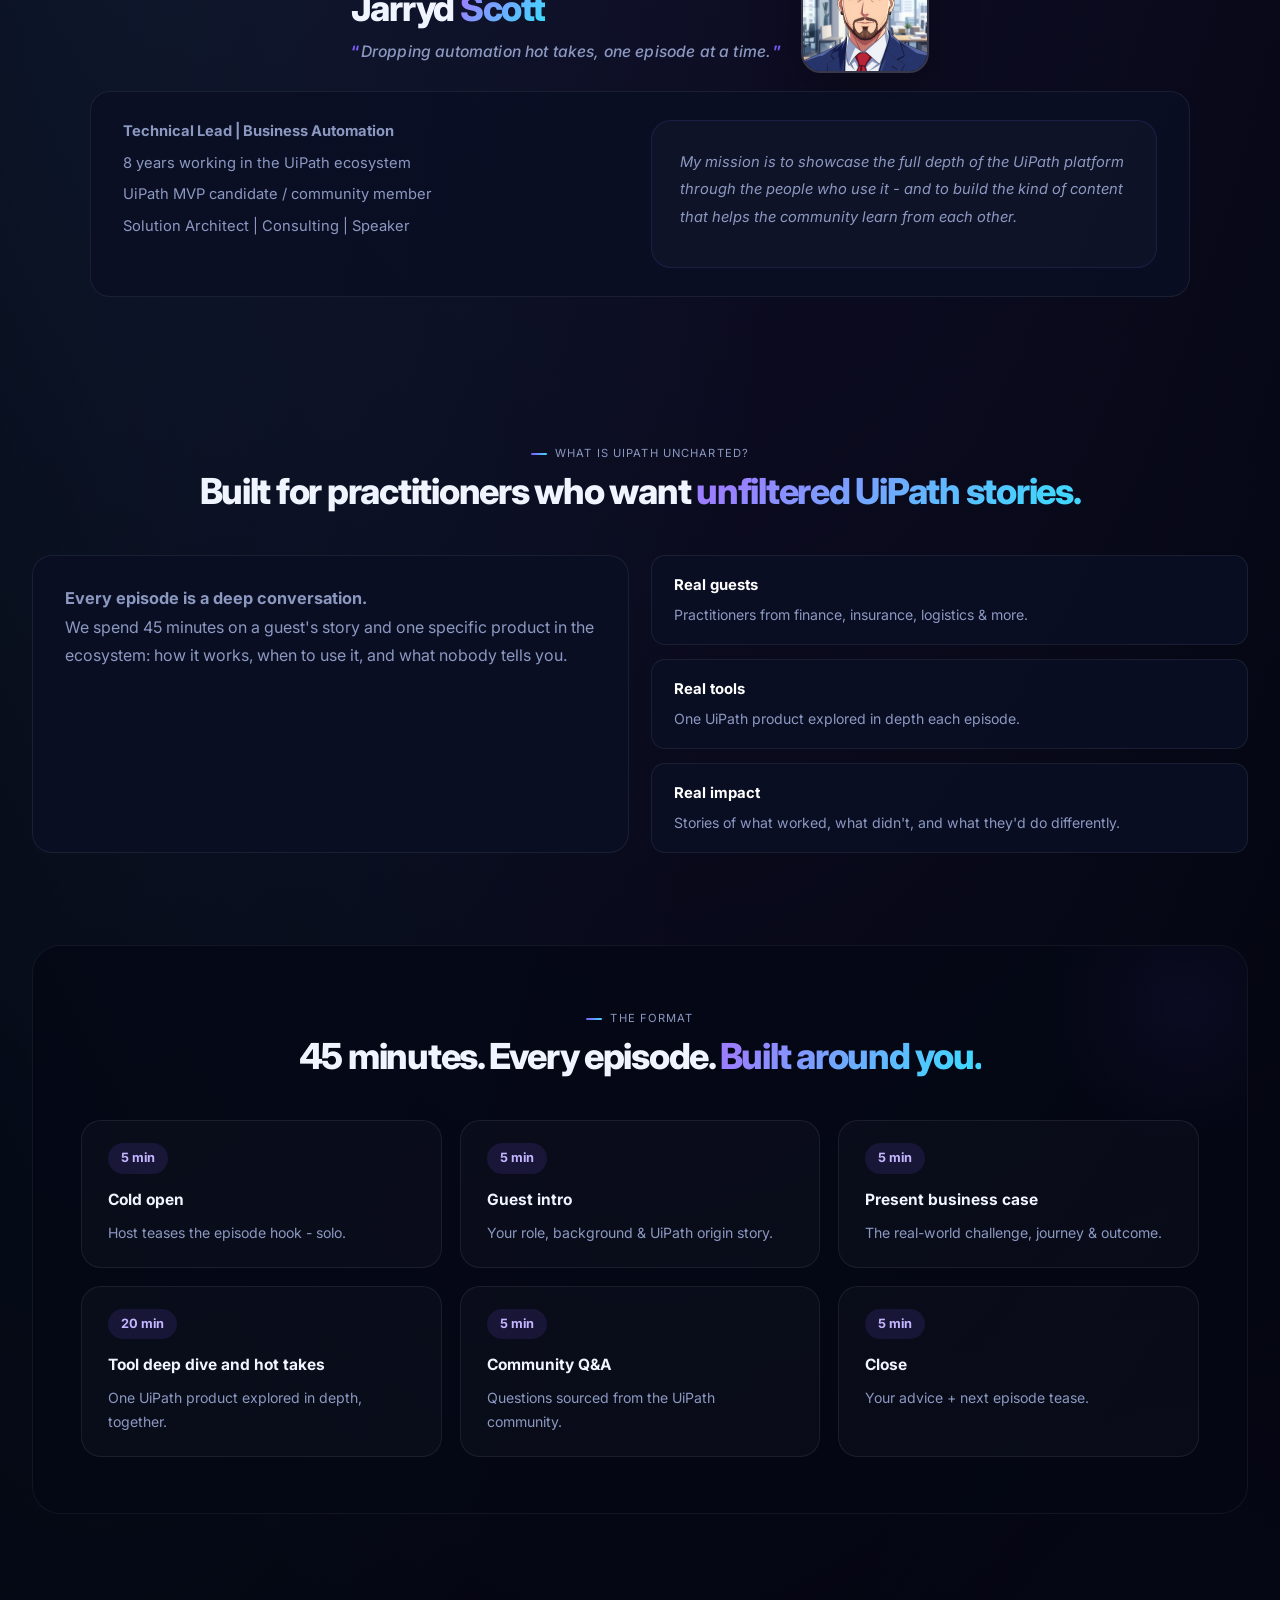
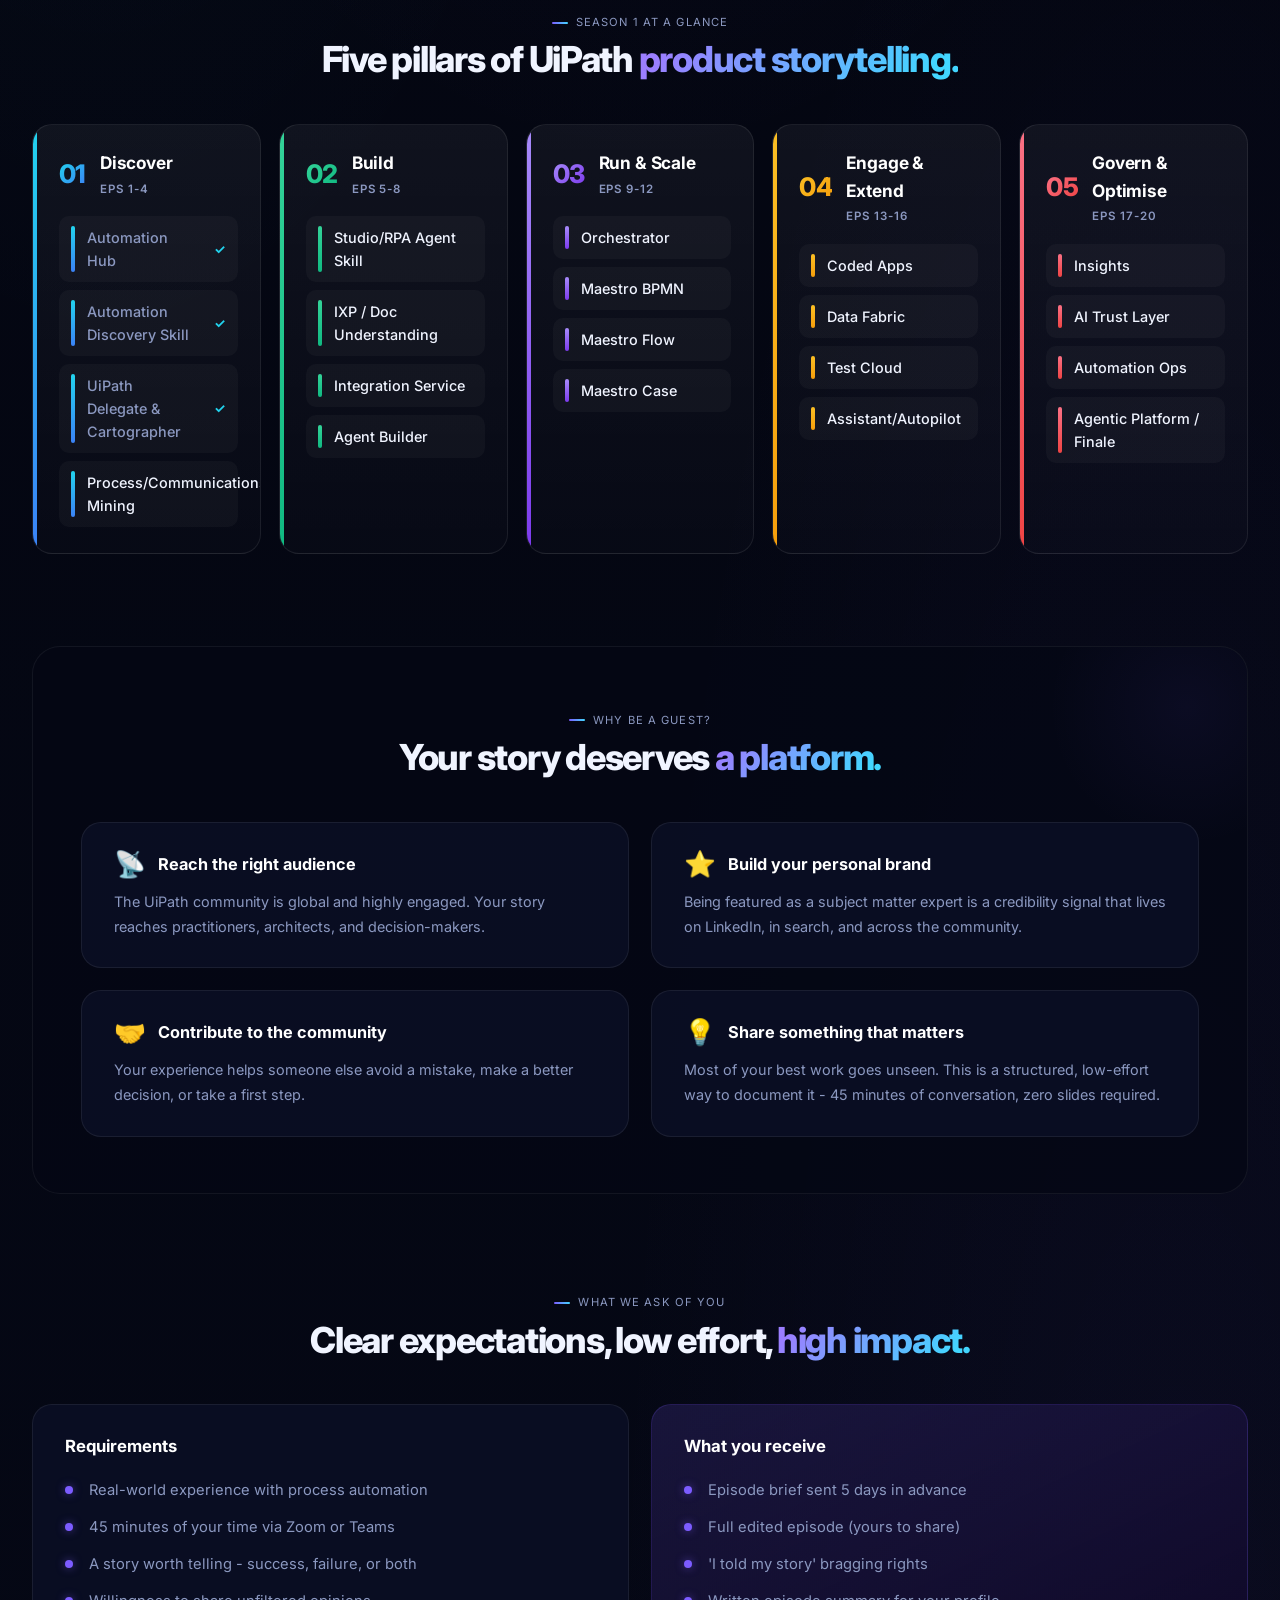
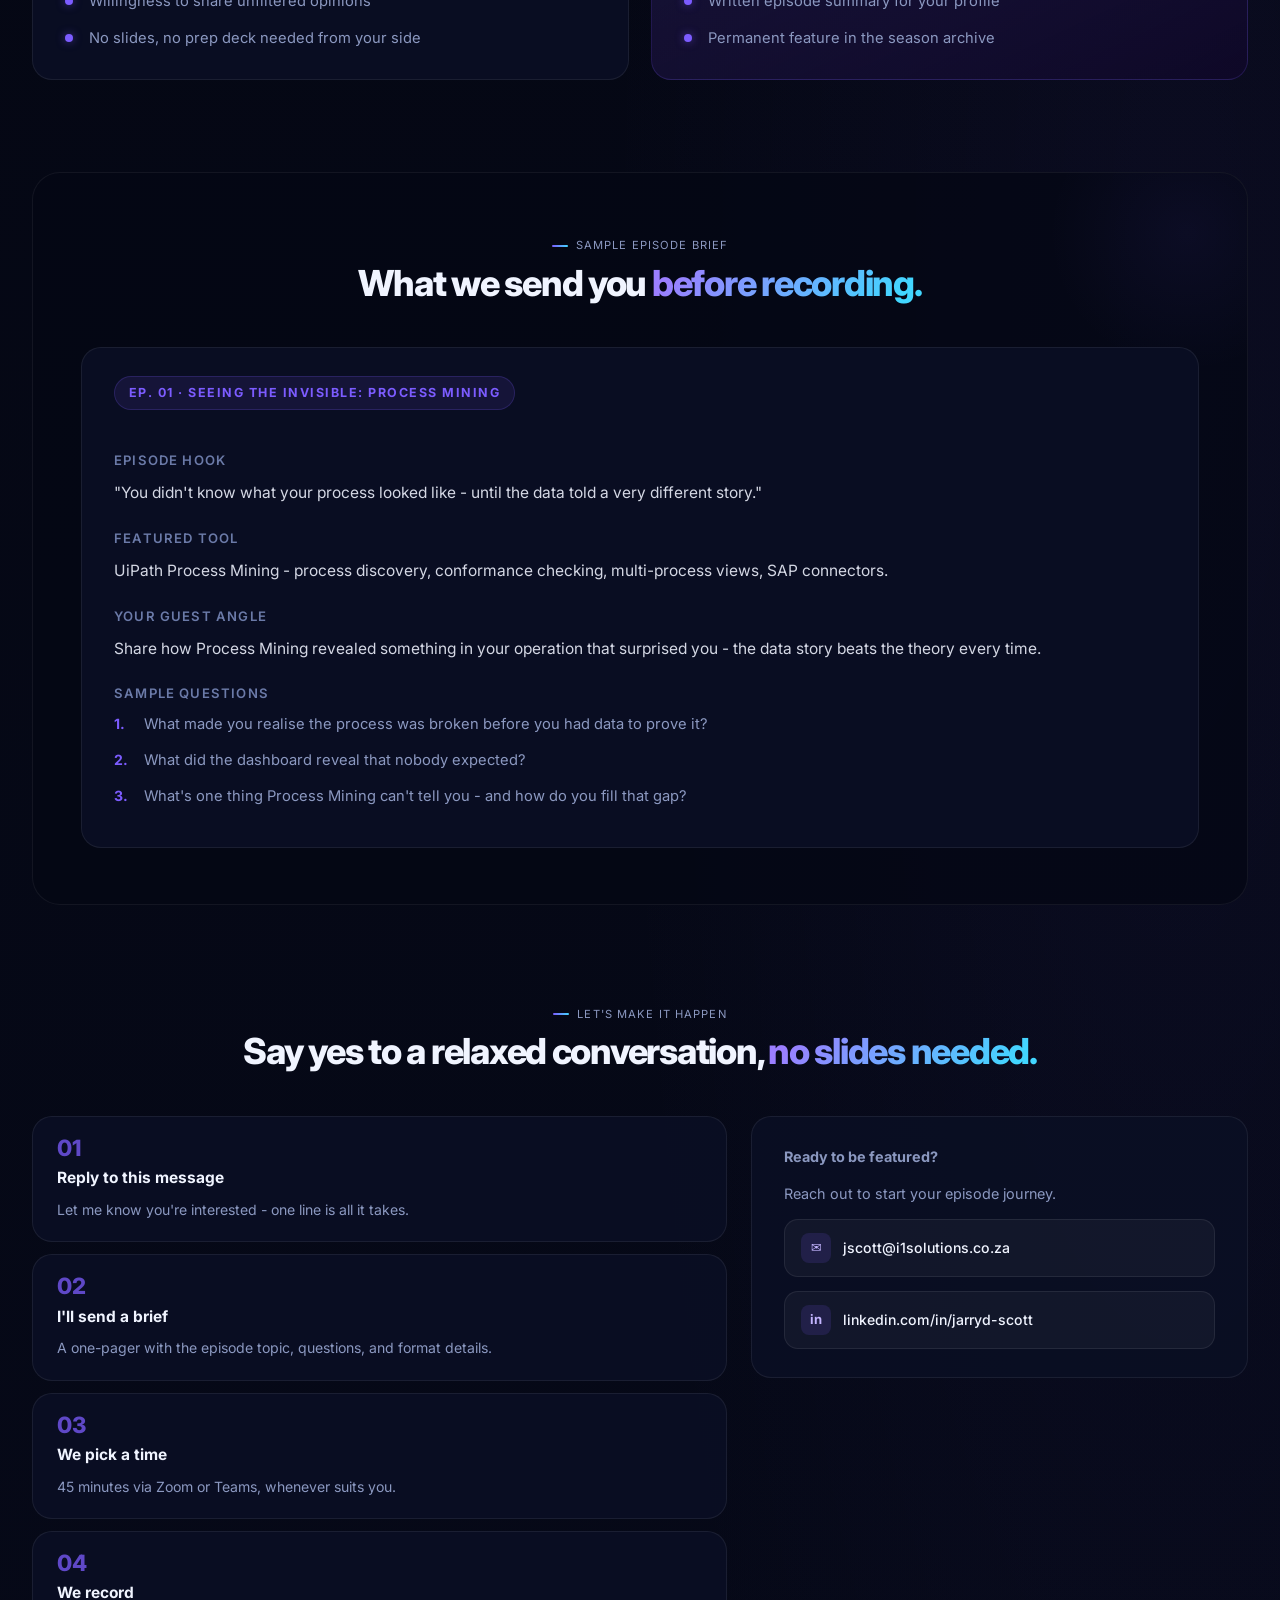
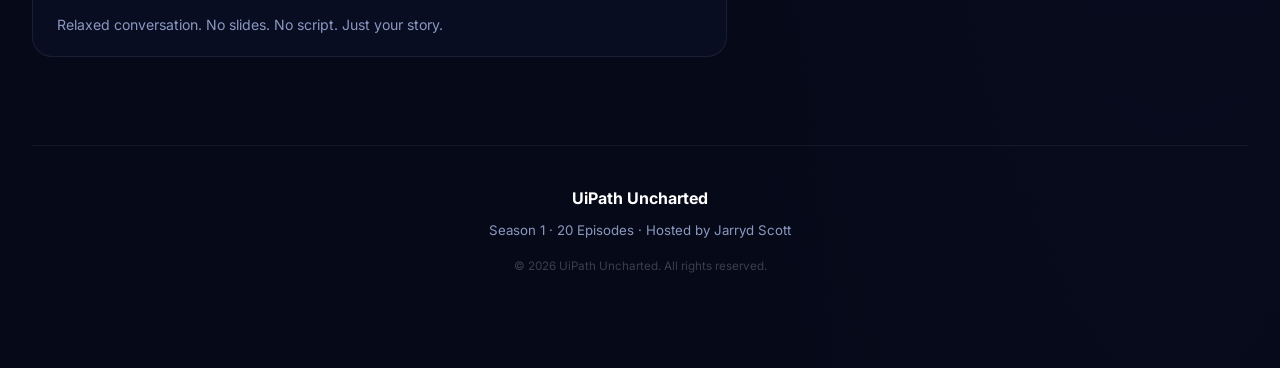
==== commit 4d698101: "Episode 3 out, Episode 4 (Process & Communications Mining) set up - Mark UiPath Delegate & Cartograp" ====
--- a/index.html
+++ b/index.html
@@ -67,14 +67,14 @@
           <!-- Hero action buttons ("Become a Guest" / "How It Works") removed - were being
                confused with the episode Register CTA. Re-add here (or elsewhere) later. -->
 
-          <div class="episode-countdown" data-target="2026-10-15T13:30:00+02:00">
-            <p class="ec-eyebrow"><span class="ec-live-dot"></span> Episode 3 &middot; UiPath Delegate</p>
-            <p class="ec-date">15 October 2026</p>
+          <div class="episode-countdown" data-target="2026-11-20T12:00:00+02:00">
+            <p class="ec-eyebrow"><span class="ec-live-dot"></span> Episode 4 &middot; UiPath Process &amp; Communications Mining</p>
+            <p class="ec-date">20 November 2026</p>
             <p class="ec-time">
-              13:30 - 15:30 SAST
+              12:00 - 14:00 SAST
               <span class="ec-zoom"><em class="ec-zoom-icon">&#127909;</em> Live on Teams</span>
             </p>
-            <div class="ec-timer" id="episodeCountdown" role="timer" aria-label="Time remaining until episode 3">
+            <div class="ec-timer" id="episodeCountdown" role="timer" aria-label="Time remaining until episode 4">
               <div class="ec-unit"><span class="ec-num" data-cd="days">00</span><span class="ec-label">Days</span></div>
               <span class="ec-sep">:</span>
               <div class="ec-unit"><span class="ec-num" data-cd="hours">00</span><span class="ec-label">Hours</span></div>
@@ -85,11 +85,11 @@
             </div>
             <div class="ec-cta">
               <a class="button button-primary ec-join" id="episodeJoinLink"
-                 href="https://events.teams.microsoft.com/event/e0cd0656-7154-4df7-a0bd-6cebf4e84bed@697d334b-6b87-4ded-b275-5b776d5288fc"
+                 href="https://events.teams.microsoft.com/event/f22f7749-e803-4874-bcd5-86155998a82a@697d334b-6b87-4ded-b275-5b776d5288fc"
                  target="_blank" rel="noreferrer noopener">
                 Register Now
               </a>
-              <a class="button button-secondary ec-calendar" id="addToCalendar" href="#" download="uipath-uncharted-episode-3.ics">
+              <a class="button button-secondary ec-calendar" id="addToCalendar" href="#" download="uipath-uncharted-episode-4.ics">
                 <span aria-hidden="true">&#128197;</span> Add to Calendar
               </a>
             </div>
@@ -143,19 +143,9 @@
             </div>
           </div>
 
-          <div class="guests" data-animate data-delay="100">
-            <article class="guest-card">
-              <p class="eyebrow guest-eyebrow">Guest Speaker</p>
-              <div class="guest-intro">
-                <img class="guest-avatar" src="assets/annalise-olivier.jpg" alt="Annalise Olivier"
-                     onerror="this.onerror=null;this.replaceWith(Object.assign(document.createElement('div'),{className:'guest-avatar guest-avatar-placeholder',textContent:'AO'}))" />
-                <div>
-                  <h3 class="guest-name">Annalise Olivier</h3>
-                  <p class="guest-title">Executive: Business Automation at i1 Solutions</p>
-                </div>
-              </div>
-            </article>
-          </div>
+          <!-- Guest speaker removed after Episode 3. When the next guest is confirmed,
+               re-add a <div class="guests" data-animate data-delay="100"> grid with a
+               guest-card article here. -->
 
         </div>
       </section>
@@ -261,7 +251,16 @@
                   </a>
                 </span>
               </li>
-              <li>UiPath Delegate</li>
+              <li class="done" tabindex="0">UiPath Delegate &amp; Cartographer
+                <span class="ep-links" role="group" aria-label="Episode 3 links">
+                  <a class="ep-link ep-yt" href="https://youtu.be/RFLoGumYXq8" target="_blank" rel="noreferrer noopener" aria-label="Watch Episode 3 on YouTube">
+                    <svg viewBox="0 0 24 24" aria-hidden="true"><path d="M23.5 6.2a3.02 3.02 0 0 0-2.12-2.14C19.5 3.55 12 3.55 12 3.55s-7.5 0-9.38.51A3.02 3.02 0 0 0 .5 6.2 31.6 31.6 0 0 0 0 12a31.6 31.6 0 0 0 .5 5.8 3.02 3.02 0 0 0 2.12 2.14c1.88.51 9.38.51 9.38.51s7.5 0 9.38-.51a3.02 3.02 0 0 0 2.12-2.14A31.6 31.6 0 0 0 24 12a31.6 31.6 0 0 0-.5-5.8ZM9.55 15.57V8.43L15.82 12l-6.27 3.57Z"/></svg>
+                  </a>
+                  <a class="ep-link ep-sp" href="https://open.spotify.com/episode/2w0vk4b2ESzLUZFmp3zCEW" target="_blank" rel="noreferrer noopener" aria-label="Listen to Episode 3 on Spotify">
+                    <svg viewBox="0 0 24 24" aria-hidden="true"><path d="M12 0C5.4 0 0 5.4 0 12s5.4 12 12 12 12-5.4 12-12S18.63 0 12 0Zm5.5 17.31a.75.75 0 0 1-1.03.25c-2.82-1.72-6.37-2.11-10.55-1.16a.75.75 0 1 1-.33-1.46c4.57-1.05 8.5-.6 11.66 1.34.35.22.46.69.25 1.03Zm1.47-3.27a.94.94 0 0 1-1.29.31c-3.23-1.99-8.16-2.56-11.98-1.4a.94.94 0 1 1-.55-1.8c4.37-1.33 9.8-.69 13.5 1.59.44.27.58.85.32 1.3Zm.13-3.4C15.36 8.3 8.9 8.09 5.3 9.18a1.12 1.12 0 1 1-.65-2.15C8.78 5.78 15.9 6.02 20.2 8.57a1.13 1.13 0 1 1-1.15 1.94Z"/></svg>
+                  </a>
+                </span>
+              </li>
               <li>Process/Communications Mining</li>
             </ul>
           </div>
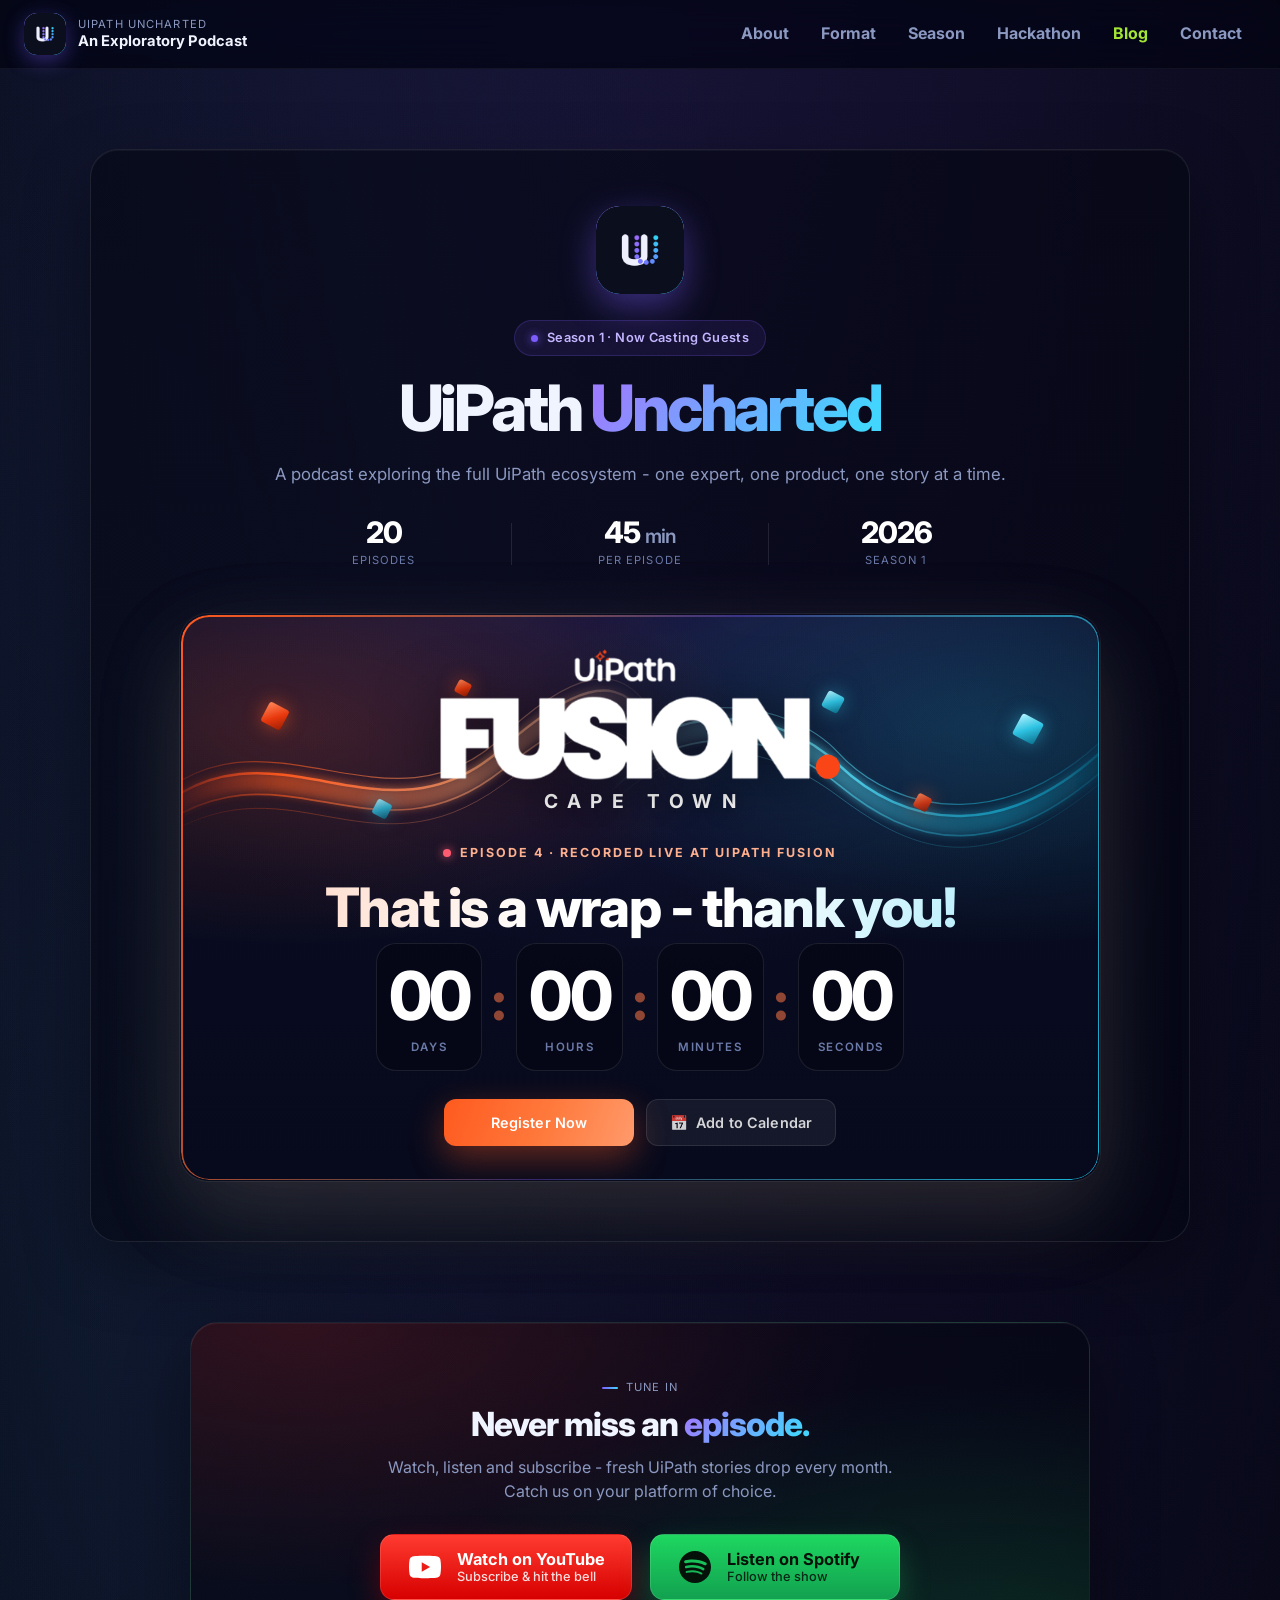
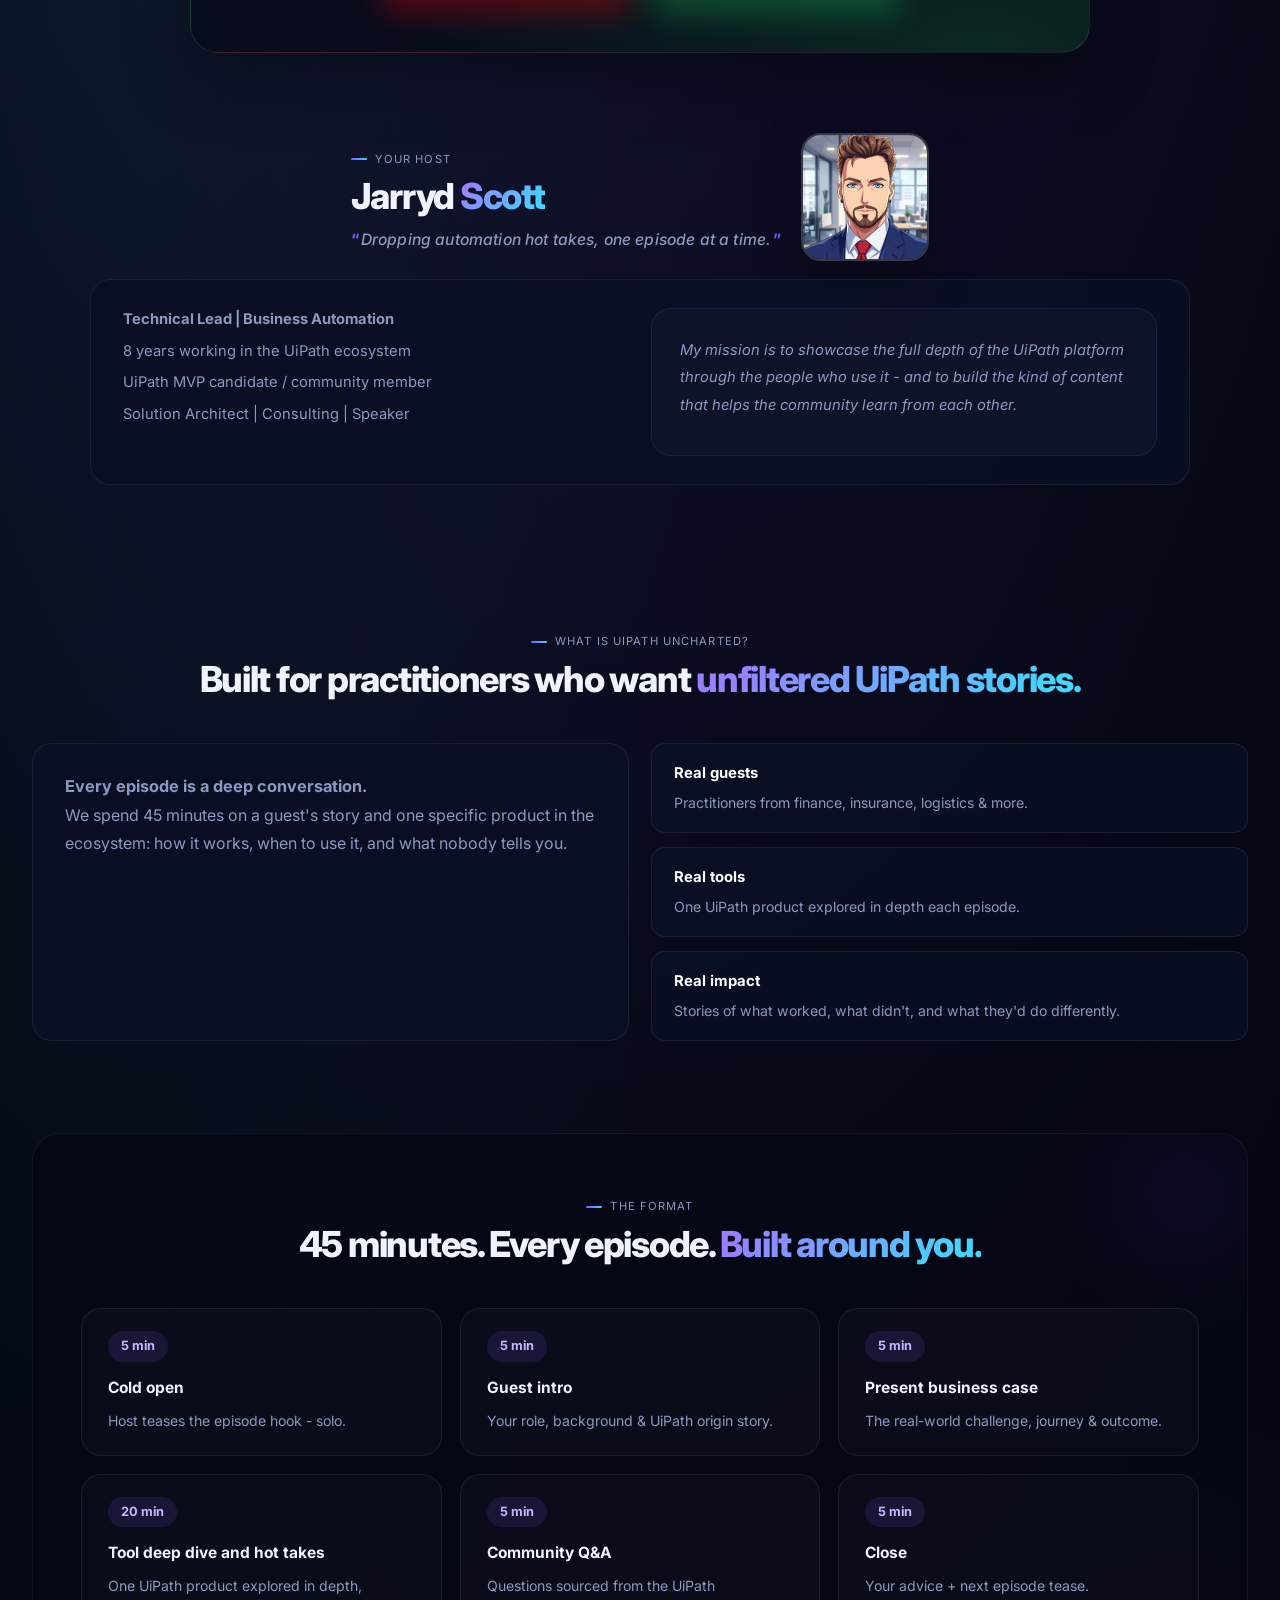
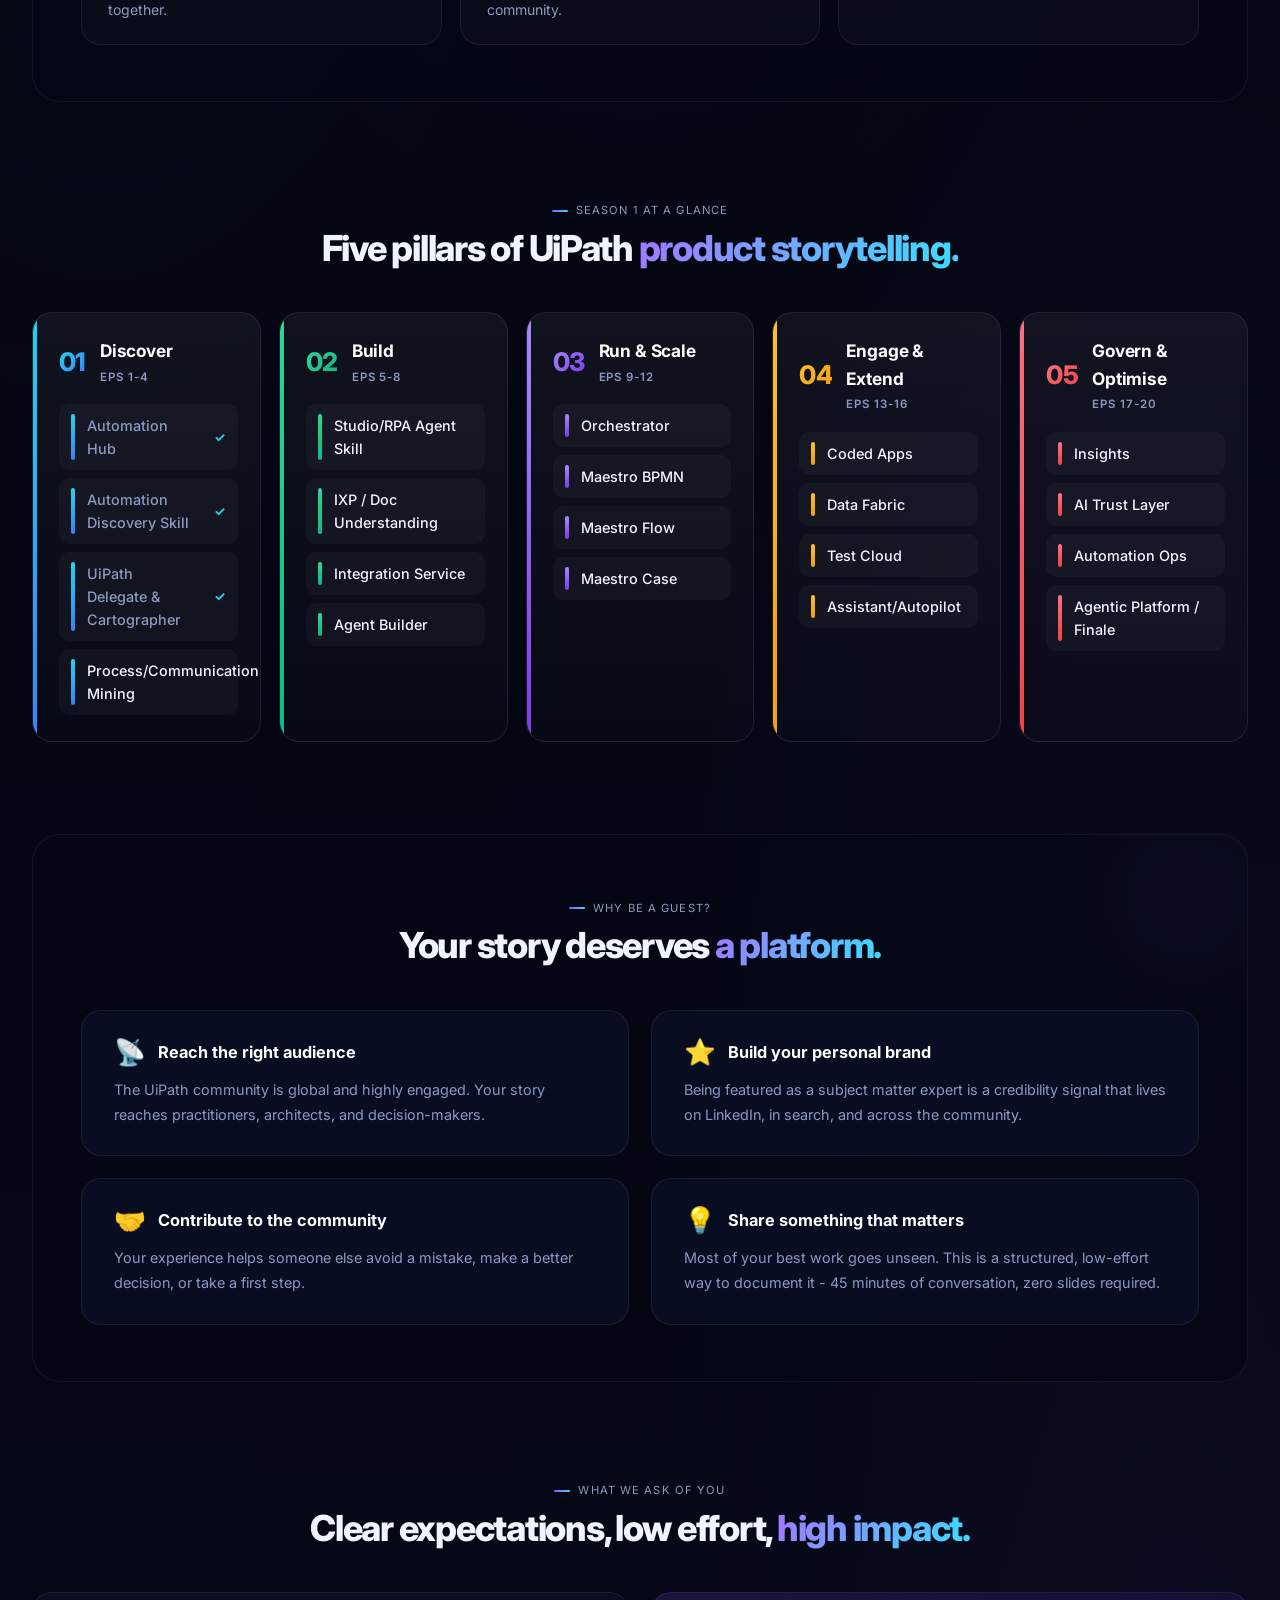
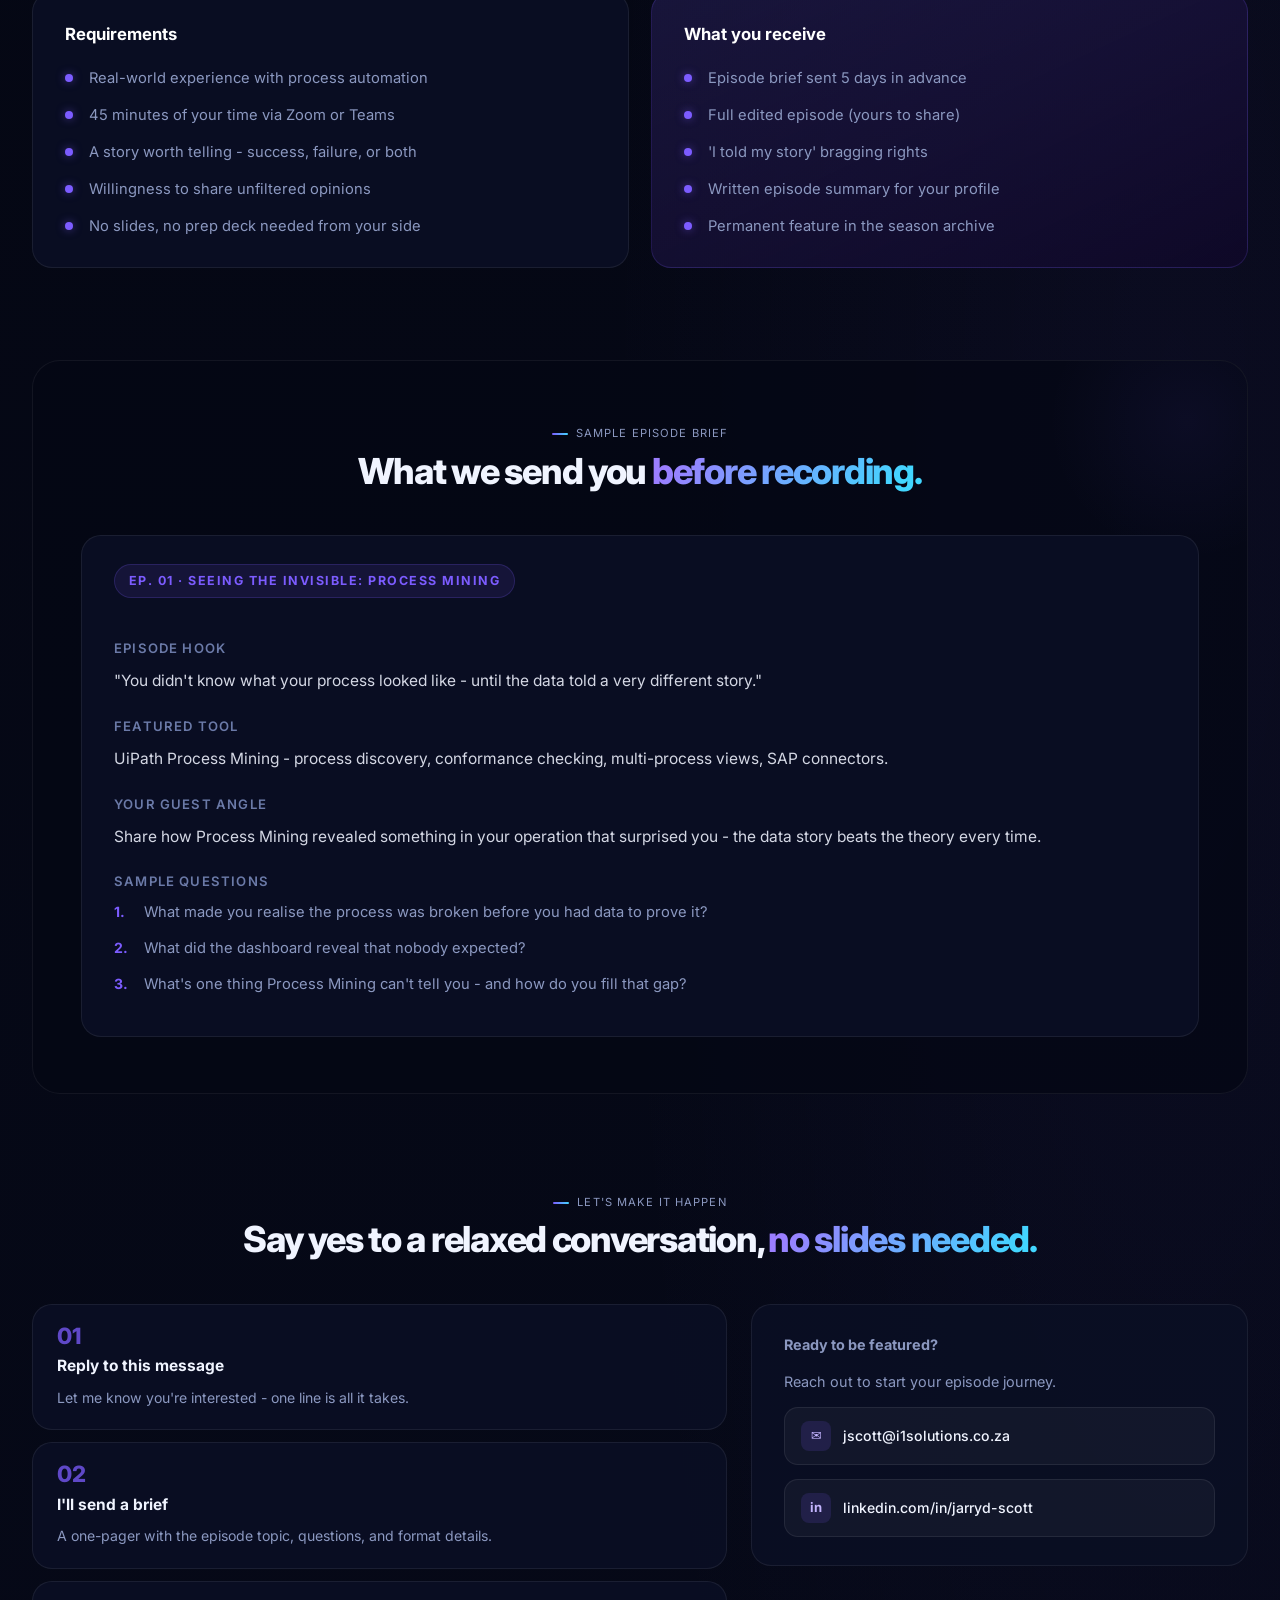
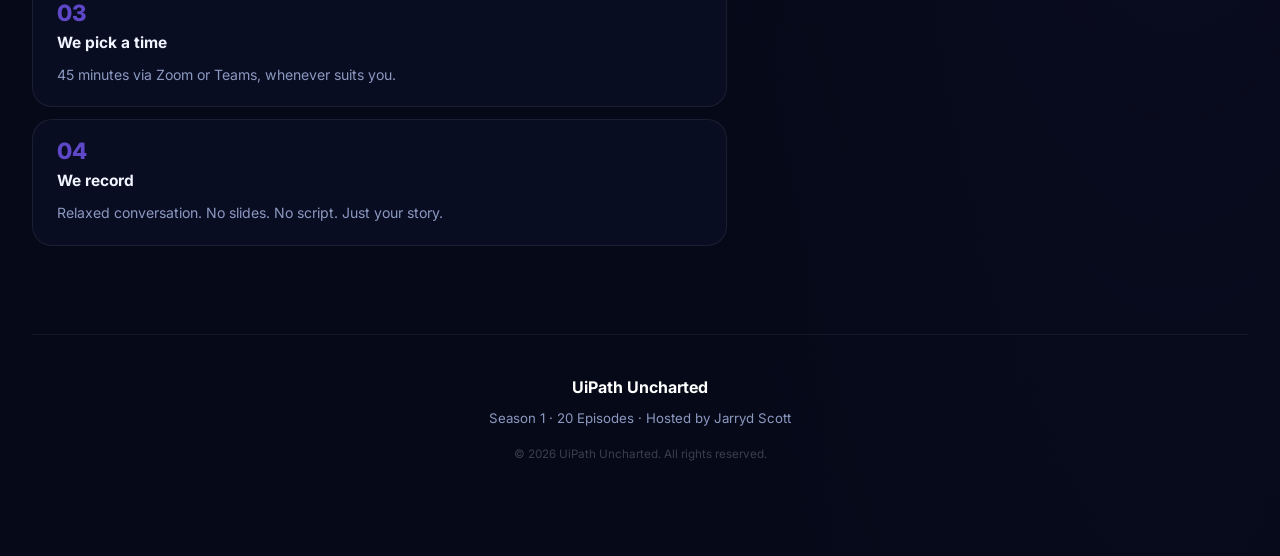
==== commit 4c430680: "Episode 4 live at UiPath Fusion Cape Town, 19 Nov 13:00-14:30 Fusion banner on the countdown (logo, " ====
--- a/index.html
+++ b/index.html
@@ -67,12 +67,56 @@
           <!-- Hero action buttons ("Become a Guest" / "How It Works") removed - were being
                confused with the episode Register CTA. Re-add here (or elsewhere) later. -->
 
-          <div class="episode-countdown" data-target="2026-11-20T12:00:00+02:00">
-            <p class="ec-eyebrow"><span class="ec-live-dot"></span> Episode 4 &middot; UiPath Process &amp; Communications Mining</p>
-            <p class="ec-date">20 November 2026</p>
+          <div class="episode-countdown is-fusion" data-target="2026-11-19T13:00:00+02:00" data-duration-hours="1.5">
+            <!-- UiPath Fusion Cape Town banner: light ribbons + floating cubes behind the Fusion logo -->
+            <div class="fx-art" aria-hidden="true">
+              <svg class="fx-ribbons" viewBox="0 0 1200 360" preserveAspectRatio="none">
+                <defs>
+                  <linearGradient id="fxOrange" x1="0" y1="0" x2="1" y2="0">
+                    <stop offset="0" stop-color="#ff3d14" stop-opacity="0" />
+                    <stop offset="0.25" stop-color="#ff5a1f" />
+                    <stop offset="0.6" stop-color="#ff9a6b" />
+                    <stop offset="1" stop-color="#ffd2bd" stop-opacity="0" />
+                  </linearGradient>
+                  <linearGradient id="fxCyan" x1="0" y1="0" x2="1" y2="0">
+                    <stop offset="0" stop-color="#bdf3ff" stop-opacity="0" />
+                    <stop offset="0.4" stop-color="#5fdcf5" />
+                    <stop offset="0.75" stop-color="#18b6d9" />
+                    <stop offset="1" stop-color="#0a8fb3" stop-opacity="0" />
+                  </linearGradient>
+                  <filter id="fxGlow" x="-10%" y="-50%" width="120%" height="200%"><feGaussianBlur stdDeviation="5" /></filter>
+                </defs>
+                <g class="fx-ribbon fx-ribbon-left" fill="none" stroke="url(#fxOrange)">
+                  <path d="M-40 250 C 120 120, 260 300, 420 170 S 600 120, 640 190" stroke-width="26" opacity="0.55" filter="url(#fxGlow)" />
+                  <path d="M-40 240 C 120 110, 260 290, 420 160 S 600 110, 640 180" stroke-width="3" opacity="0.95" />
+                  <path d="M-40 262 C 130 140, 250 310, 420 186 S 590 136, 640 206" stroke-width="2" opacity="0.7" />
+                  <path d="M-40 226 C 110 96, 270 276, 420 146 S 610 96, 640 166" stroke-width="1.5" opacity="0.6" />
+                  <path d="M-40 276 C 140 160, 240 324, 420 204 S 580 156, 640 226" stroke-width="1" opacity="0.5" />
+                </g>
+                <g class="fx-ribbon fx-ribbon-right" fill="none" stroke="url(#fxCyan)">
+                  <path d="M560 200 C 640 110, 780 120, 860 190 S 1080 300, 1240 140" stroke-width="26" opacity="0.5" filter="url(#fxGlow)" />
+                  <path d="M560 190 C 640 100, 780 110, 860 180 S 1080 290, 1240 130" stroke-width="3" opacity="0.95" />
+                  <path d="M560 214 C 650 126, 770 136, 860 204 S 1070 314, 1240 156" stroke-width="2" opacity="0.7" />
+                  <path d="M560 176 C 630 86, 790 96, 860 166 S 1090 276, 1240 116" stroke-width="1.5" opacity="0.6" />
+                  <path d="M560 228 C 660 140, 760 150, 860 218 S 1060 328, 1240 170" stroke-width="1" opacity="0.5" />
+                </g>
+              </svg>
+              <span class="fx-cube is-orange" style="--x: 9%; --y: 30%; --s: 22px; --d: 0s"></span>
+              <span class="fx-cube is-cyan" style="--x: 21%; --y: 62%; --s: 16px; --d: -2s"></span>
+              <span class="fx-cube is-orange" style="--x: 30%; --y: 22%; --s: 14px; --d: -4s"></span>
+              <span class="fx-cube is-cyan" style="--x: 70%; --y: 26%; --s: 18px; --d: -1s"></span>
+              <span class="fx-cube is-orange" style="--x: 80%; --y: 60%; --s: 15px; --d: -3s"></span>
+              <span class="fx-cube is-cyan" style="--x: 91%; --y: 34%; --s: 24px; --d: -5s"></span>
+            </div>
+            <div class="fx-brand">
+              <img class="fx-logo" src="assets/fusion-logo.png" alt="UiPath Fusion" width="1057" height="347" />
+              <p class="fx-city">Cape Town</p>
+            </div>
+            <p class="ec-eyebrow"><span class="ec-live-dot"></span> Episode 4 &middot; Recorded live at UiPath Fusion</p>
+            <p class="ec-date">Thursday, 19 November 2026</p>
             <p class="ec-time">
-              12:00 - 14:00 SAST
-              <span class="ec-zoom"><em class="ec-zoom-icon">&#127909;</em> Live on Teams</span>
+              13:00 - 14:30 SAST
+              <span class="ec-zoom"><em class="ec-zoom-icon">&#128205;</em> Live from Cape Town</span>
             </p>
             <div class="ec-timer" id="episodeCountdown" role="timer" aria-label="Time remaining until episode 4">
               <div class="ec-unit"><span class="ec-num" data-cd="days">00</span><span class="ec-label">Days</span></div>
--- a/styles.css
+++ b/styles.css
@@ -713,6 +713,164 @@
 }
 
 .episode-countdown.is-live .ec-live-dot { animation-duration: 0.9s; }
+
+/* ─── UiPath Fusion Cape Town banner (Episode 4) ────── */
+
+.episode-countdown.is-fusion {
+  max-width: 920px;
+  padding-top: 30px;
+  background:
+    radial-gradient(70% 55% at 12% 20%, rgba(255, 90, 31, 0.2), transparent 70%),
+    radial-gradient(70% 55% at 88% 20%, rgba(24, 182, 217, 0.22), transparent 70%),
+    radial-gradient(120% 140% at 50% -20%, rgba(124, 92, 255, 0.16), transparent 60%),
+    linear-gradient(180deg, #0a0d24 0%, #070a1c 100%);
+  border: 1px solid transparent;
+  background-clip: padding-box;
+  box-shadow:
+    0 0 0 1px rgba(255, 255, 255, 0.06),
+    0 30px 90px rgba(255, 90, 31, 0.14),
+    0 30px 90px rgba(24, 182, 217, 0.14);
+  isolation: isolate;
+}
+
+/* Orange-to-cyan glowing frame */
+.episode-countdown.is-fusion::after {
+  content: '';
+  position: absolute;
+  inset: 0;
+  border-radius: inherit;
+  padding: 1.5px;
+  background: linear-gradient(110deg, #ff5a1f, rgba(255, 154, 107, 0.4) 35%, rgba(124, 92, 255, 0.35) 50%, rgba(95, 220, 245, 0.4) 65%, #18b6d9);
+  -webkit-mask: linear-gradient(#000 0 0) content-box, linear-gradient(#000 0 0);
+  -webkit-mask-composite: xor;
+  mask-composite: exclude;
+  pointer-events: none;
+}
+
+.episode-countdown.is-fusion::before { display: none; }
+
+.fx-art {
+  position: absolute;
+  inset: 0 0 auto;
+  height: 300px;
+  z-index: -1;
+  pointer-events: none;
+  -webkit-mask-image: linear-gradient(180deg, #000 55%, transparent);
+  mask-image: linear-gradient(180deg, #000 55%, transparent);
+}
+
+.fx-ribbons {
+  position: absolute;
+  inset: 0;
+  width: 100%;
+  height: 100%;
+}
+
+.fx-ribbon {
+  animation: fxDrift 9s ease-in-out infinite alternate;
+  transform-origin: center;
+}
+
+.fx-ribbon-right { animation-delay: -4.5s; }
+
+@keyframes fxDrift {
+  from { transform: translate3d(-14px, 6px, 0) scaleY(0.94); }
+  to { transform: translate3d(14px, -8px, 0) scaleY(1.06); }
+}
+
+.fx-cube {
+  position: absolute;
+  left: var(--x);
+  top: var(--y);
+  width: var(--s);
+  height: var(--s);
+  border-radius: 3px;
+  transform: rotate(28deg);
+  animation: fxFloat 6s ease-in-out infinite;
+  animation-delay: var(--d);
+}
+
+.fx-cube.is-orange {
+  background: linear-gradient(135deg, #ff8a5c, #e8380d 55%, #9c1f04);
+  box-shadow: 0 0 18px rgba(255, 90, 31, 0.55);
+}
+
+.fx-cube.is-cyan {
+  background: linear-gradient(135deg, #b8f4ff, #2fc3e3 50%, #0b6f8c);
+  box-shadow: 0 0 18px rgba(47, 195, 227, 0.5);
+}
+
+@keyframes fxFloat {
+  0%, 100% { transform: translateY(0) rotate(28deg); }
+  50% { transform: translateY(-12px) rotate(58deg); }
+}
+
+.fx-brand {
+  display: grid;
+  justify-items: center;
+  gap: 6px;
+  margin: 4px auto 22px;
+}
+
+.fx-logo {
+  width: min(400px, 74%);
+  height: auto;
+  filter: drop-shadow(0 6px 30px rgba(0, 0, 0, 0.55));
+}
+
+.fx-city {
+  margin: 0;
+  font-size: clamp(0.95rem, 2vw, 1.2rem);
+  font-weight: 700;
+  letter-spacing: 0.5em;
+  padding-left: 0.5em;
+  text-transform: uppercase;
+  color: #fff;
+  text-shadow: 0 2px 18px rgba(0, 0, 0, 0.6);
+}
+
+.is-fusion .ec-eyebrow { color: #ffb08f; }
+
+.is-fusion .ec-date {
+  background: linear-gradient(110deg, #ffd2bd 0%, #ffffff 40%, #ffffff 60%, #9fe9fb 100%);
+  -webkit-background-clip: text;
+  background-clip: text;
+}
+
+.is-fusion .ec-zoom {
+  background: rgba(255, 90, 31, 0.12);
+  border-color: rgba(255, 120, 70, 0.35);
+  color: #ffc2a8;
+}
+
+.is-fusion .ec-sep { color: rgba(255, 120, 70, 0.55); }
+
+.is-fusion .ec-join:not(.is-disabled) {
+  background: linear-gradient(110deg, #ff5a1f, #ff7a3d 55%, #ff9a6b);
+  box-shadow: 0 12px 34px rgba(255, 90, 31, 0.38);
+}
+
+.is-fusion .ec-join:not(.is-disabled):hover {
+  box-shadow: 0 16px 42px rgba(255, 90, 31, 0.5);
+}
+
+@media (prefers-reduced-motion: reduce) {
+  .fx-ribbon, .fx-cube { animation: none; }
+}
+
+@media (max-width: 620px) {
+  .fx-art { height: 220px; }
+  .fx-logo { width: 86%; }
+  .fx-cube { display: none; }
+  .fx-cube:nth-of-type(1), .fx-cube:nth-of-type(6) { display: block; }
+}
+
+@media (max-width: 420px) {
+  .ec-timer { gap: 6px; flex-wrap: nowrap; }
+  .ec-unit { min-width: 0; flex: 1 1 0; padding: 12px 4px 10px; }
+  .ec-num { font-size: 2.2rem; }
+  .ec-label { font-size: 0.6rem; letter-spacing: 0.08em; }
+}
 
 @media (max-width: 620px) {
   .episode-countdown { padding: 28px 20px 26px; }
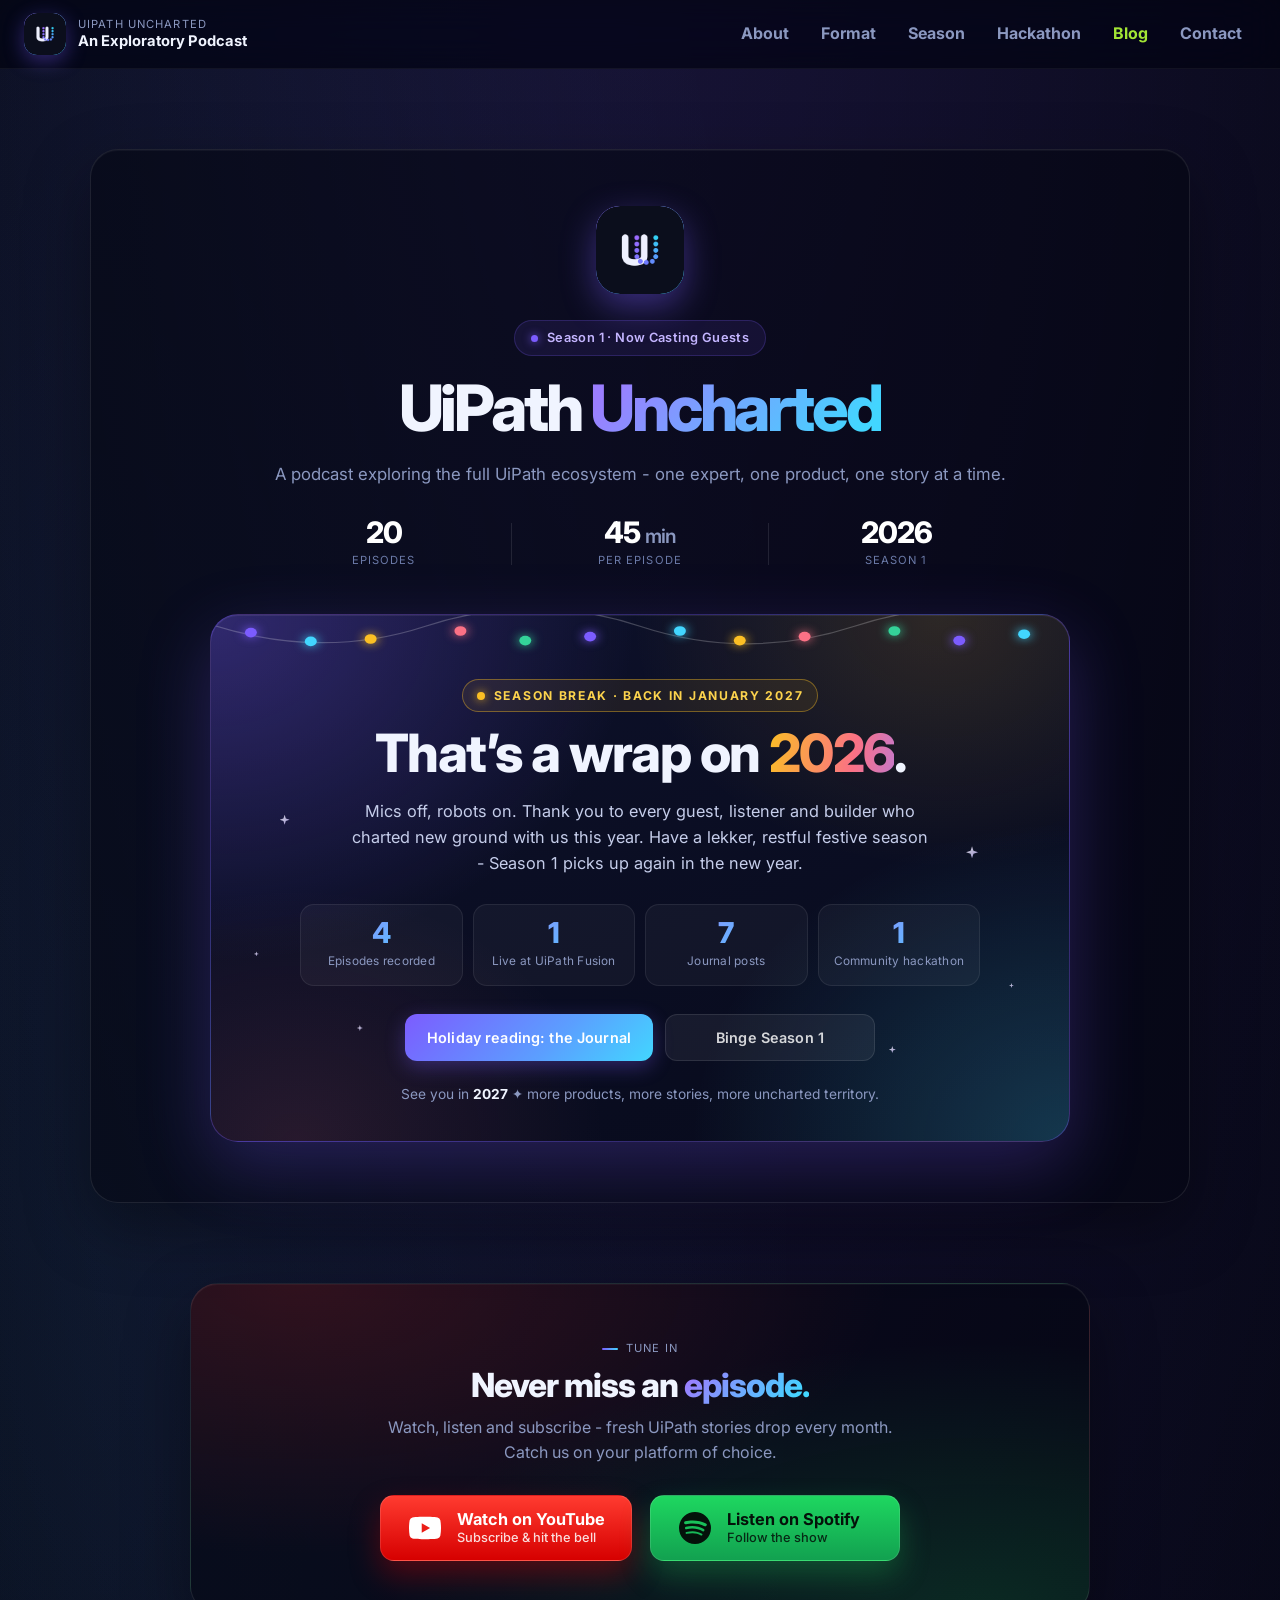
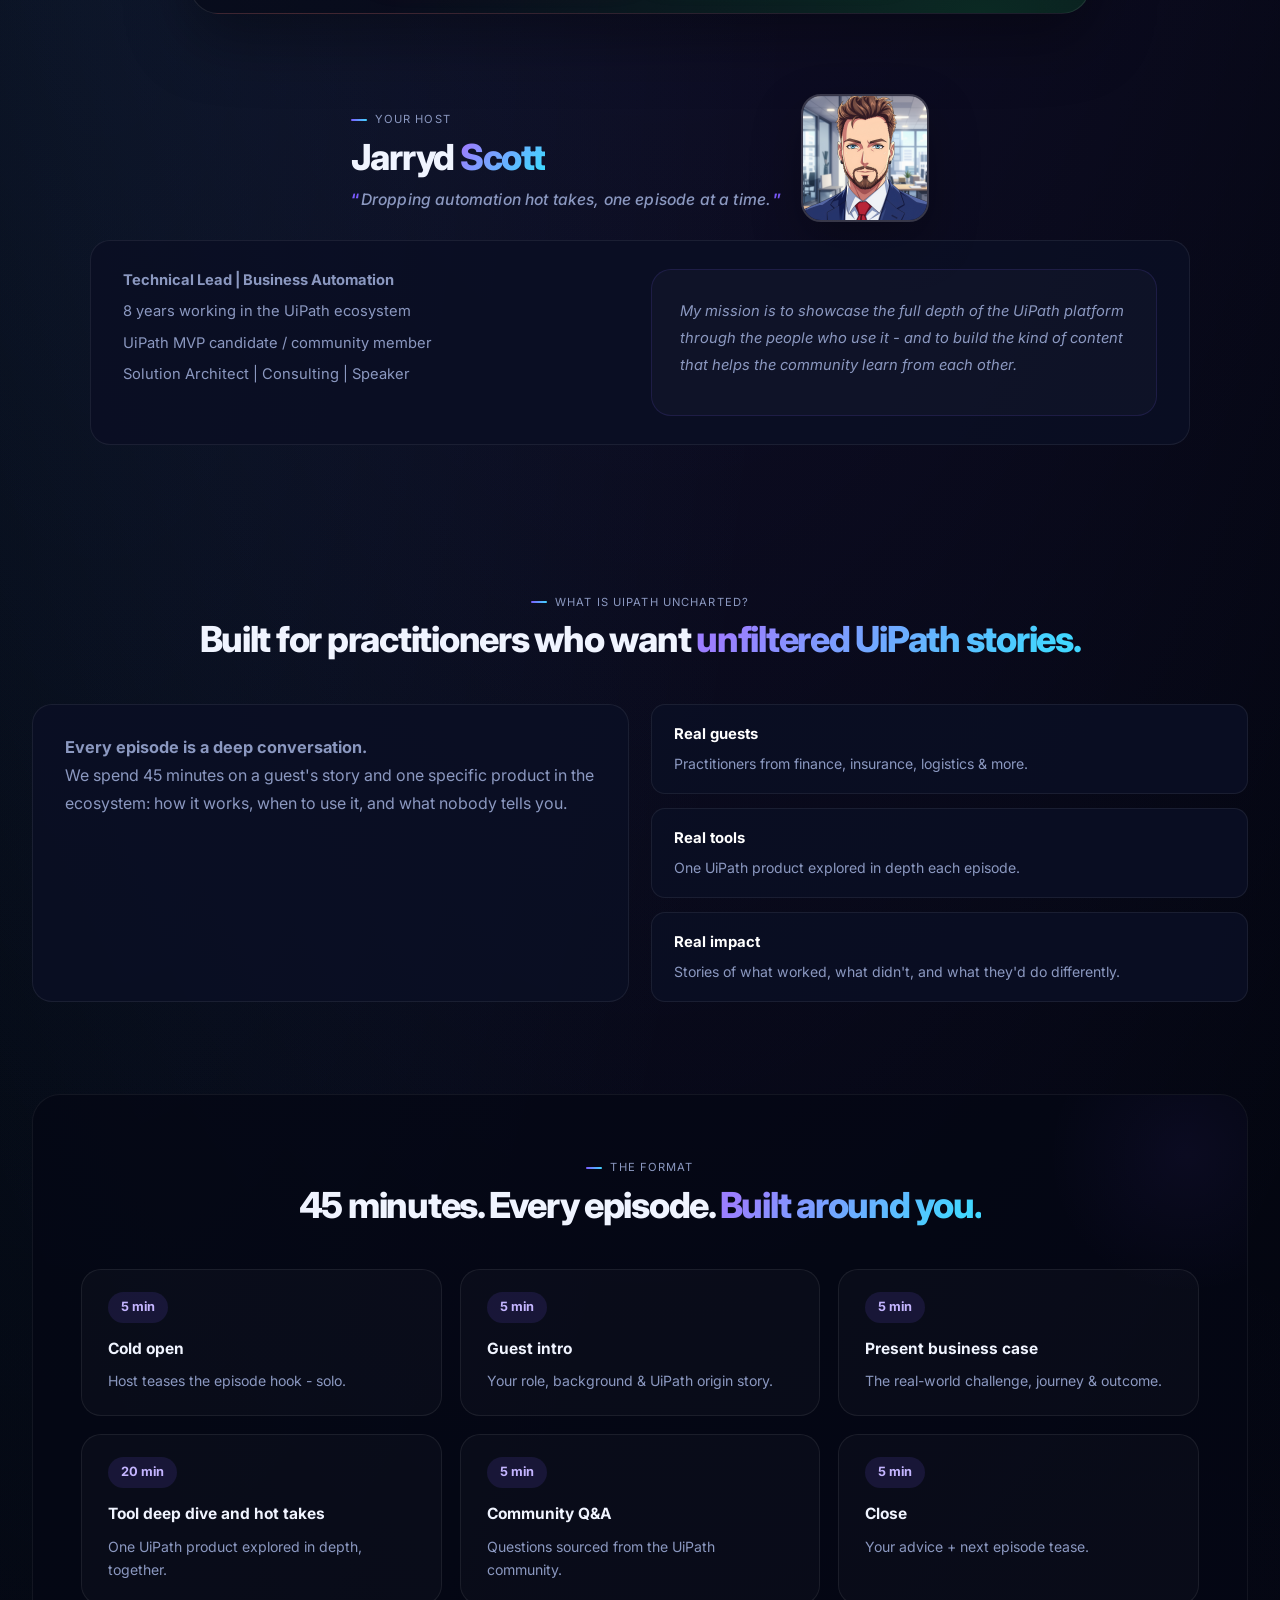
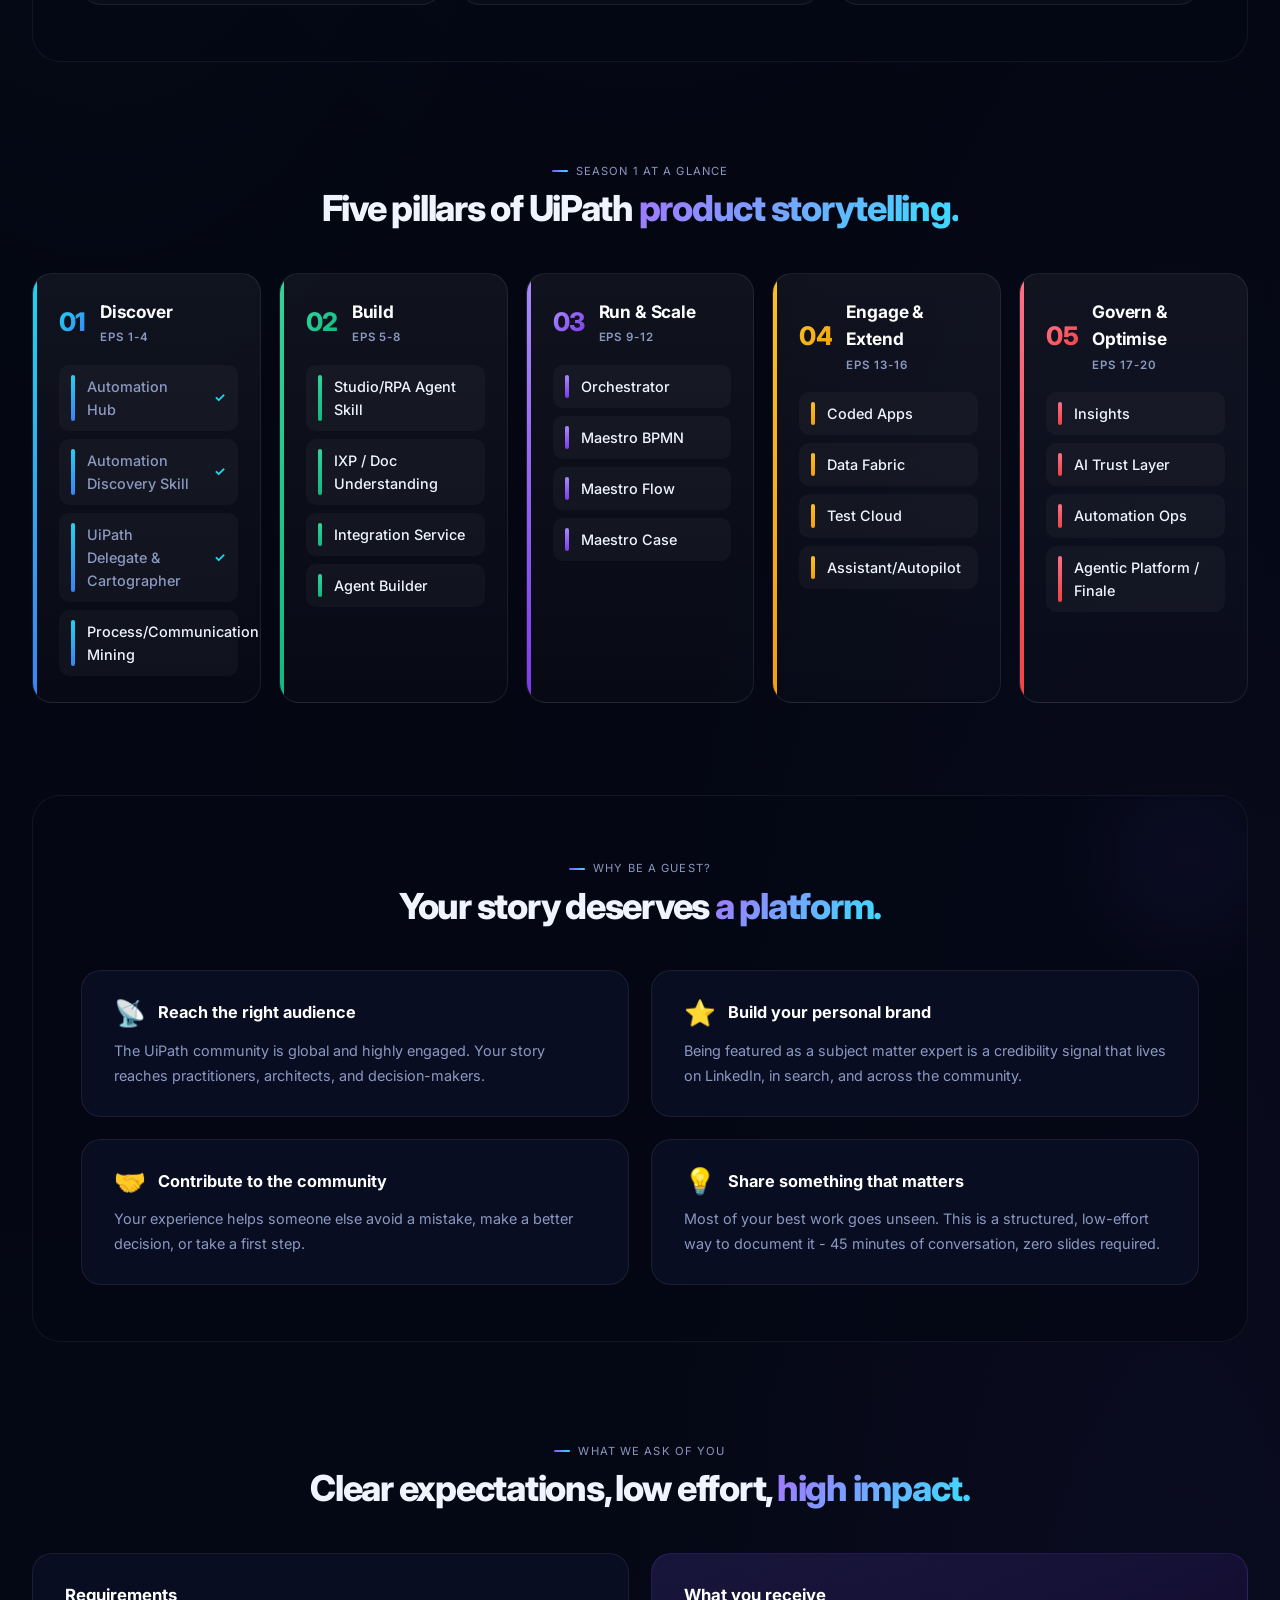
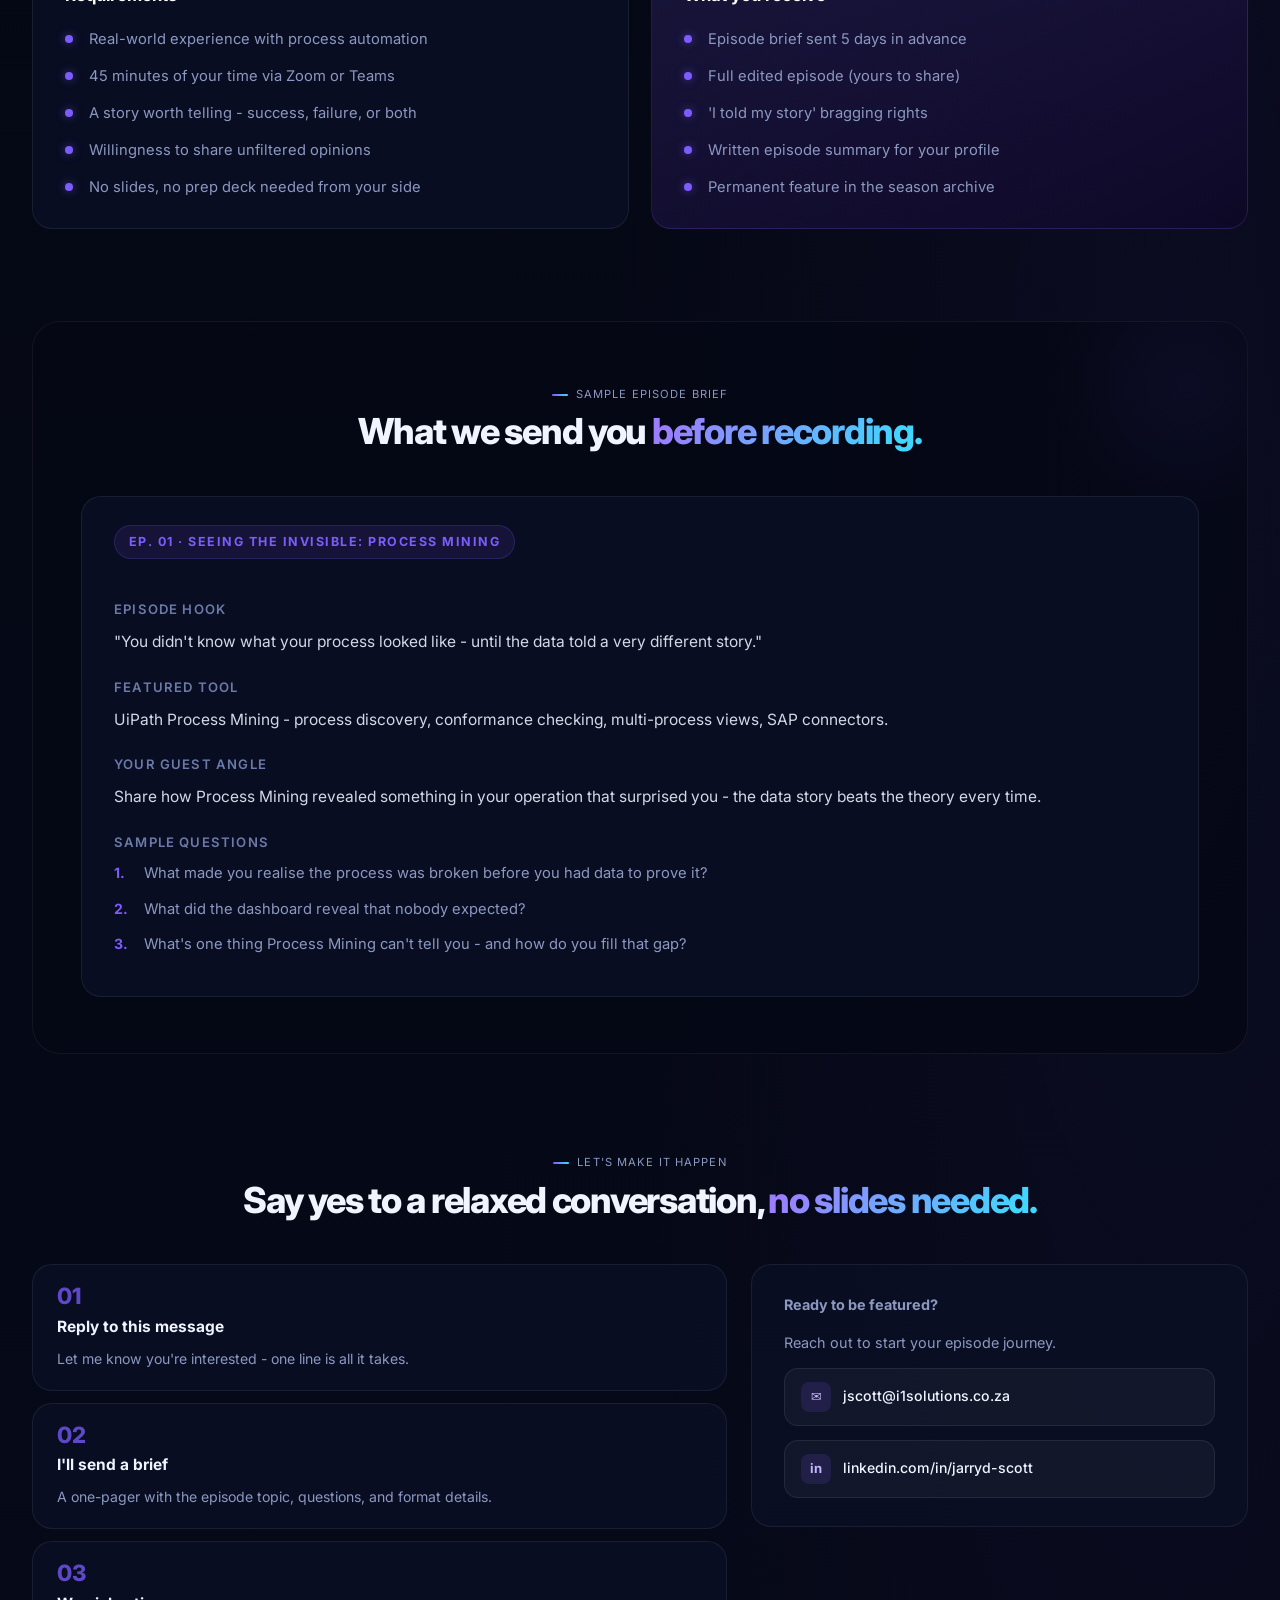
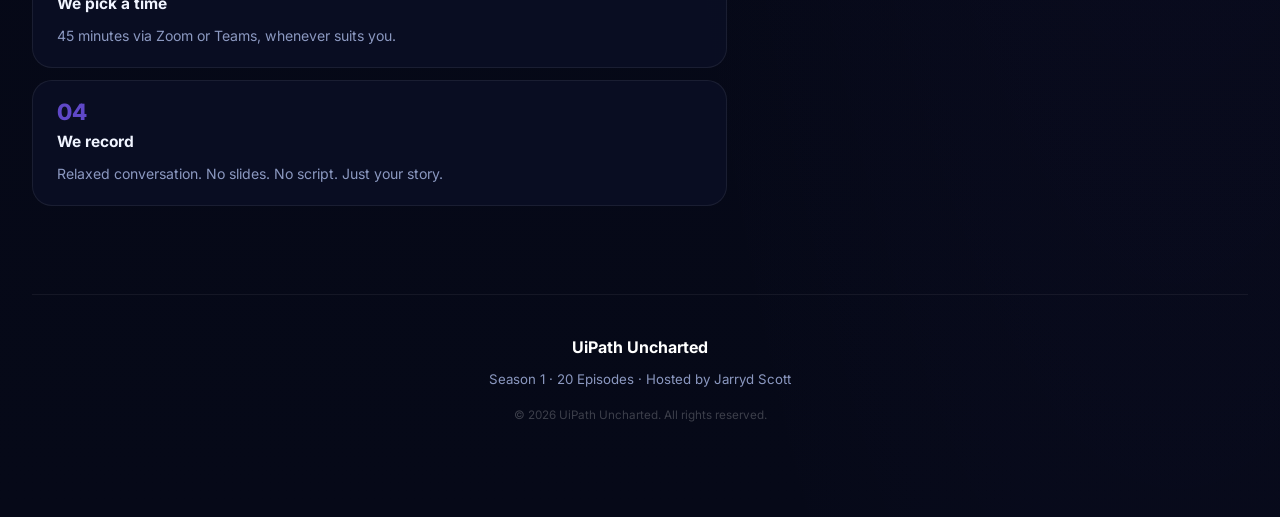
==== commit 98733032: "Homepage: festive season-break card replaces Fusion countdown; blog new markers Remove the finished " ====
--- a/index.html
+++ b/index.html
@@ -67,76 +67,51 @@
           <!-- Hero action buttons ("Become a Guest" / "How It Works") removed - were being
                confused with the episode Register CTA. Re-add here (or elsewhere) later. -->
 
-          <div class="episode-countdown is-fusion" data-target="2026-11-19T13:00:00+02:00" data-duration-hours="1.5">
-            <!-- UiPath Fusion Cape Town banner: light ribbons + floating cubes behind the Fusion logo -->
-            <div class="fx-art" aria-hidden="true">
-              <svg class="fx-ribbons" viewBox="0 0 1200 360" preserveAspectRatio="none">
-                <defs>
-                  <linearGradient id="fxOrange" x1="0" y1="0" x2="1" y2="0">
-                    <stop offset="0" stop-color="#ff3d14" stop-opacity="0" />
-                    <stop offset="0.25" stop-color="#ff5a1f" />
-                    <stop offset="0.6" stop-color="#ff9a6b" />
-                    <stop offset="1" stop-color="#ffd2bd" stop-opacity="0" />
-                  </linearGradient>
-                  <linearGradient id="fxCyan" x1="0" y1="0" x2="1" y2="0">
-                    <stop offset="0" stop-color="#bdf3ff" stop-opacity="0" />
-                    <stop offset="0.4" stop-color="#5fdcf5" />
-                    <stop offset="0.75" stop-color="#18b6d9" />
-                    <stop offset="1" stop-color="#0a8fb3" stop-opacity="0" />
-                  </linearGradient>
-                  <filter id="fxGlow" x="-10%" y="-50%" width="120%" height="200%"><feGaussianBlur stdDeviation="5" /></filter>
-                </defs>
-                <g class="fx-ribbon fx-ribbon-left" fill="none" stroke="url(#fxOrange)">
-                  <path d="M-40 250 C 120 120, 260 300, 420 170 S 600 120, 640 190" stroke-width="26" opacity="0.55" filter="url(#fxGlow)" />
-                  <path d="M-40 240 C 120 110, 260 290, 420 160 S 600 110, 640 180" stroke-width="3" opacity="0.95" />
-                  <path d="M-40 262 C 130 140, 250 310, 420 186 S 590 136, 640 206" stroke-width="2" opacity="0.7" />
-                  <path d="M-40 226 C 110 96, 270 276, 420 146 S 610 96, 640 166" stroke-width="1.5" opacity="0.6" />
-                  <path d="M-40 276 C 140 160, 240 324, 420 204 S 580 156, 640 226" stroke-width="1" opacity="0.5" />
-                </g>
-                <g class="fx-ribbon fx-ribbon-right" fill="none" stroke="url(#fxCyan)">
-                  <path d="M560 200 C 640 110, 780 120, 860 190 S 1080 300, 1240 140" stroke-width="26" opacity="0.5" filter="url(#fxGlow)" />
-                  <path d="M560 190 C 640 100, 780 110, 860 180 S 1080 290, 1240 130" stroke-width="3" opacity="0.95" />
-                  <path d="M560 214 C 650 126, 770 136, 860 204 S 1070 314, 1240 156" stroke-width="2" opacity="0.7" />
-                  <path d="M560 176 C 630 86, 790 96, 860 166 S 1090 276, 1240 116" stroke-width="1.5" opacity="0.6" />
-                  <path d="M560 228 C 660 140, 760 150, 860 218 S 1060 328, 1240 170" stroke-width="1" opacity="0.5" />
-                </g>
-              </svg>
-              <span class="fx-cube is-orange" style="--x: 9%; --y: 30%; --s: 22px; --d: 0s"></span>
-              <span class="fx-cube is-cyan" style="--x: 21%; --y: 62%; --s: 16px; --d: -2s"></span>
-              <span class="fx-cube is-orange" style="--x: 30%; --y: 22%; --s: 14px; --d: -4s"></span>
-              <span class="fx-cube is-cyan" style="--x: 70%; --y: 26%; --s: 18px; --d: -1s"></span>
-              <span class="fx-cube is-orange" style="--x: 80%; --y: 60%; --s: 15px; --d: -3s"></span>
-              <span class="fx-cube is-cyan" style="--x: 91%; --y: 34%; --s: 24px; --d: -5s"></span>
-            </div>
-            <div class="fx-brand">
-              <img class="fx-logo" src="assets/fusion-logo.png" alt="UiPath Fusion" width="1057" height="347" />
-              <p class="fx-city">Cape Town</p>
-            </div>
-            <p class="ec-eyebrow"><span class="ec-live-dot"></span> Episode 4 &middot; Recorded live at UiPath Fusion</p>
-            <p class="ec-date">Thursday, 19 November 2026</p>
-            <p class="ec-time">
-              13:00 - 14:30 SAST
-              <span class="ec-zoom"><em class="ec-zoom-icon">&#128205;</em> Live from Cape Town</span>
-            </p>
-            <div class="ec-timer" id="episodeCountdown" role="timer" aria-label="Time remaining until episode 4">
-              <div class="ec-unit"><span class="ec-num" data-cd="days">00</span><span class="ec-label">Days</span></div>
-              <span class="ec-sep">:</span>
-              <div class="ec-unit"><span class="ec-num" data-cd="hours">00</span><span class="ec-label">Hours</span></div>
-              <span class="ec-sep">:</span>
-              <div class="ec-unit"><span class="ec-num" data-cd="minutes">00</span><span class="ec-label">Minutes</span></div>
-              <span class="ec-sep">:</span>
-              <div class="ec-unit"><span class="ec-num" data-cd="seconds">00</span><span class="ec-label">Seconds</span></div>
-            </div>
-            <div class="ec-cta">
-              <a class="button button-primary ec-join" id="episodeJoinLink"
-                 href="https://events.teams.microsoft.com/event/f22f7749-e803-4874-bcd5-86155998a82a@697d334b-6b87-4ded-b275-5b776d5288fc"
-                 target="_blank" rel="noreferrer noopener">
-                Register Now
-              </a>
-              <a class="button button-secondary ec-calendar" id="addToCalendar" href="#" download="uipath-uncharted-episode-4.ics">
-                <span aria-hidden="true">&#128197;</span> Add to Calendar
-              </a>
-            </div>
+          <!-- Season break (festive) card. Replaced the UiPath Fusion Cape Town countdown after Episode 4.
+               Next episode: January 2027. Swap back to an .episode-countdown block when it is scheduled. -->
+          <div class="season-break" role="region" aria-labelledby="season-break-title">
+            <svg class="sb-lights" viewBox="0 0 860 70" preserveAspectRatio="none" aria-hidden="true">
+              <path class="sb-wire" d="M-10 8 Q 107 58 215 14 T 430 14 T 645 14 T 870 8" fill="none" />
+              <g class="sb-bulbs">
+                <circle cx="40" cy="22" r="6" style="--c:#7c5cff;--d:0s" />
+                <circle cx="100" cy="33" r="6" style="--c:#42d6ff;--d:-0.6s" />
+                <circle cx="160" cy="30" r="6" style="--c:#fbbf24;--d:-1.2s" />
+                <circle cx="250" cy="20" r="6" style="--c:#fb7185;--d:-0.3s" />
+                <circle cx="315" cy="32" r="6" style="--c:#34d399;--d:-0.9s" />
+                <circle cx="380" cy="27" r="6" style="--c:#7c5cff;--d:-1.5s" />
+                <circle cx="470" cy="20" r="6" style="--c:#42d6ff;--d:-0.45s" />
+                <circle cx="530" cy="32" r="6" style="--c:#fbbf24;--d:-1.05s" />
+                <circle cx="595" cy="27" r="6" style="--c:#fb7185;--d:-0.15s" />
+                <circle cx="685" cy="20" r="6" style="--c:#34d399;--d:-0.75s" />
+                <circle cx="750" cy="32" r="6" style="--c:#7c5cff;--d:-1.35s" />
+                <circle cx="815" cy="24" r="6" style="--c:#42d6ff;--d:-0.5s" />
+              </g>
+            </svg>
+            <div class="sb-sparkles" aria-hidden="true">
+              <span style="--x:8%;--y:38%;--s:10px;--d:0s"></span>
+              <span style="--x:17%;--y:78%;--s:6px;--d:-1.4s"></span>
+              <span style="--x:88%;--y:44%;--s:12px;--d:-0.7s"></span>
+              <span style="--x:79%;--y:82%;--s:7px;--d:-2.1s"></span>
+              <span style="--x:93%;--y:70%;--s:5px;--d:-2.8s"></span>
+              <span style="--x:5%;--y:64%;--s:5px;--d:-3.3s"></span>
+            </div>
+
+            <p class="sb-eyebrow"><span class="sb-dot"></span> Season break &middot; back in January 2027</p>
+            <h2 class="sb-title" id="season-break-title">That&rsquo;s a wrap on <span class="sb-year">2026</span>.</h2>
+            <p class="sb-lede">Mics off, robots on. Thank you to every guest, listener and builder who charted new ground with us this year. Have a lekker, restful festive season - Season 1 picks up again in the new year.</p>
+
+            <ul class="sb-stats" aria-label="Season 1 so far">
+              <li><span class="sb-num">4</span><span class="sb-label">Episodes recorded</span></li>
+              <li><span class="sb-num">1</span><span class="sb-label">Live at UiPath Fusion</span></li>
+              <li><span class="sb-num">7</span><span class="sb-label">Journal posts</span></li>
+              <li><span class="sb-num">1</span><span class="sb-label">Community hackathon</span></li>
+            </ul>
+
+            <div class="sb-cta">
+              <a class="button button-primary" href="blog/">Holiday reading: the Journal</a>
+              <a class="button button-secondary" href="http://www.youtube.com/@uipathuncharted" target="_blank" rel="noreferrer noopener">Binge Season 1</a>
+            </div>
+            <p class="sb-foot">See you in <strong>2027</strong> &#10022; more products, more stories, more uncharted territory.</p>
           </div>
         </div>
 
--- a/styles.css
+++ b/styles.css
@@ -2401,3 +2401,189 @@
     height: 44px;
   }
 }
+
+/* ─── Season break (festive) card ─────────────────────
+   Shown between seasons in place of the episode countdown. */
+.season-break {
+  margin: 44px auto 0;
+  max-width: 860px;
+  padding: 64px 40px 36px;
+  border-radius: var(--radius-lg);
+  position: relative;
+  overflow: hidden;
+  text-align: center;
+  background:
+    radial-gradient(90% 120% at 0% 0%, rgba(124, 92, 255, 0.32), transparent 55%),
+    radial-gradient(80% 110% at 100% 100%, rgba(66, 214, 255, 0.22), transparent 55%),
+    radial-gradient(60% 80% at 85% 0%, rgba(251, 191, 36, 0.14), transparent 60%),
+    radial-gradient(60% 80% at 10% 100%, rgba(251, 113, 133, 0.12), transparent 60%),
+    linear-gradient(160deg, rgba(14, 18, 44, 0.95), rgba(8, 11, 28, 0.95));
+  border: 1px solid rgba(124, 92, 255, 0.35);
+  box-shadow: 0 24px 70px rgba(124, 92, 255, 0.25), inset 0 1px 0 rgba(255, 255, 255, 0.07);
+}
+
+.sb-lights {
+  position: absolute;
+  top: 0;
+  left: 0;
+  width: 100%;
+  height: 56px;
+  overflow: visible;
+  pointer-events: none;
+}
+
+.sb-wire {
+  stroke: rgba(255, 255, 255, 0.22);
+  stroke-width: 1.5;
+}
+
+.sb-bulbs circle {
+  fill: var(--c);
+  filter: drop-shadow(0 0 6px var(--c));
+  animation: sbTwinkle 2.4s ease-in-out infinite;
+  animation-delay: var(--d);
+}
+
+@keyframes sbTwinkle {
+  0%, 100% { opacity: 1; }
+  50% { opacity: 0.35; }
+}
+
+.sb-sparkles span {
+  position: absolute;
+  left: var(--x);
+  top: var(--y);
+  width: var(--s);
+  height: var(--s);
+  background: linear-gradient(135deg, #fff, #c4b5ff);
+  clip-path: polygon(50% 0, 62% 38%, 100% 50%, 62% 62%, 50% 100%, 38% 62%, 0 50%, 38% 38%);
+  opacity: 0.8;
+  animation: sbFloat 6s ease-in-out infinite;
+  animation-delay: var(--d);
+  pointer-events: none;
+}
+
+@keyframes sbFloat {
+  0%, 100% { transform: translateY(0) rotate(0deg) scale(1); opacity: 0.85; }
+  50% { transform: translateY(-10px) rotate(25deg) scale(0.75); opacity: 0.35; }
+}
+
+.season-break > *:not(.sb-lights):not(.sb-sparkles) { position: relative; }
+
+.sb-eyebrow {
+  display: inline-flex;
+  align-items: center;
+  gap: 9px;
+  margin: 0 0 14px;
+  padding: 6px 14px;
+  border-radius: 999px;
+  border: 1px solid rgba(251, 191, 36, 0.4);
+  background: rgba(251, 191, 36, 0.08);
+  font-size: 0.76rem;
+  font-weight: 700;
+  letter-spacing: 0.14em;
+  text-transform: uppercase;
+  color: #fcd34d;
+}
+
+.sb-dot {
+  width: 8px;
+  height: 8px;
+  border-radius: 50%;
+  background: #fbbf24;
+  box-shadow: 0 0 10px rgba(251, 191, 36, 0.9);
+}
+
+.sb-title {
+  margin: 0;
+  font-size: clamp(2rem, 5.4vw, 3.3rem);
+  font-weight: 800;
+  line-height: 1.05;
+  letter-spacing: -0.03em;
+  color: var(--text);
+}
+
+.sb-year {
+  background: linear-gradient(100deg, #fbbf24, #fb7185 35%, #9b7eff 65%, #42d6ff);
+  background-size: 200% auto;
+  -webkit-background-clip: text;
+  -webkit-text-fill-color: transparent;
+  background-clip: text;
+  animation: sbSweep 6s linear infinite;
+}
+
+@keyframes sbSweep {
+  to { background-position: 200% center; }
+}
+
+.sb-lede {
+  max-width: 58ch;
+  margin: 16px auto 0;
+  color: #c5cdea;
+  font-size: 1.02rem;
+  line-height: 1.6;
+}
+
+.sb-stats {
+  list-style: none;
+  margin: 28px auto 0;
+  padding: 0;
+  display: grid;
+  grid-template-columns: repeat(4, 1fr);
+  gap: 10px;
+  max-width: 680px;
+}
+
+.sb-stats li {
+  padding: 14px 8px;
+  border-radius: var(--radius-sm);
+  background: rgba(255, 255, 255, 0.04);
+  border: 1px solid rgba(255, 255, 255, 0.08);
+  display: flex;
+  flex-direction: column;
+  gap: 4px;
+}
+
+.sb-num {
+  font-size: 1.8rem;
+  font-weight: 800;
+  line-height: 1;
+  background: linear-gradient(130deg, #9b7eff 10%, #42d6ff 90%);
+  -webkit-background-clip: text;
+  -webkit-text-fill-color: transparent;
+  background-clip: text;
+}
+
+.sb-label {
+  font-size: 0.74rem;
+  color: var(--muted);
+  letter-spacing: 0.02em;
+}
+
+.sb-cta {
+  display: flex;
+  flex-wrap: wrap;
+  justify-content: center;
+  gap: 12px;
+  margin-top: 28px;
+}
+
+.sb-cta .button { min-width: 210px; }
+
+.sb-foot {
+  margin: 22px 0 0;
+  font-size: 0.86rem;
+  color: var(--muted);
+}
+
+.sb-foot strong { color: var(--text); }
+
+@media (max-width: 620px) {
+  .season-break { padding: 56px 18px 28px; }
+  .sb-stats { grid-template-columns: repeat(2, 1fr); }
+  .sb-cta .button { min-width: 0; width: 100%; }
+}
+
+@media (prefers-reduced-motion: reduce) {
+  .sb-bulbs circle, .sb-sparkles span, .sb-year { animation: none; }
+}
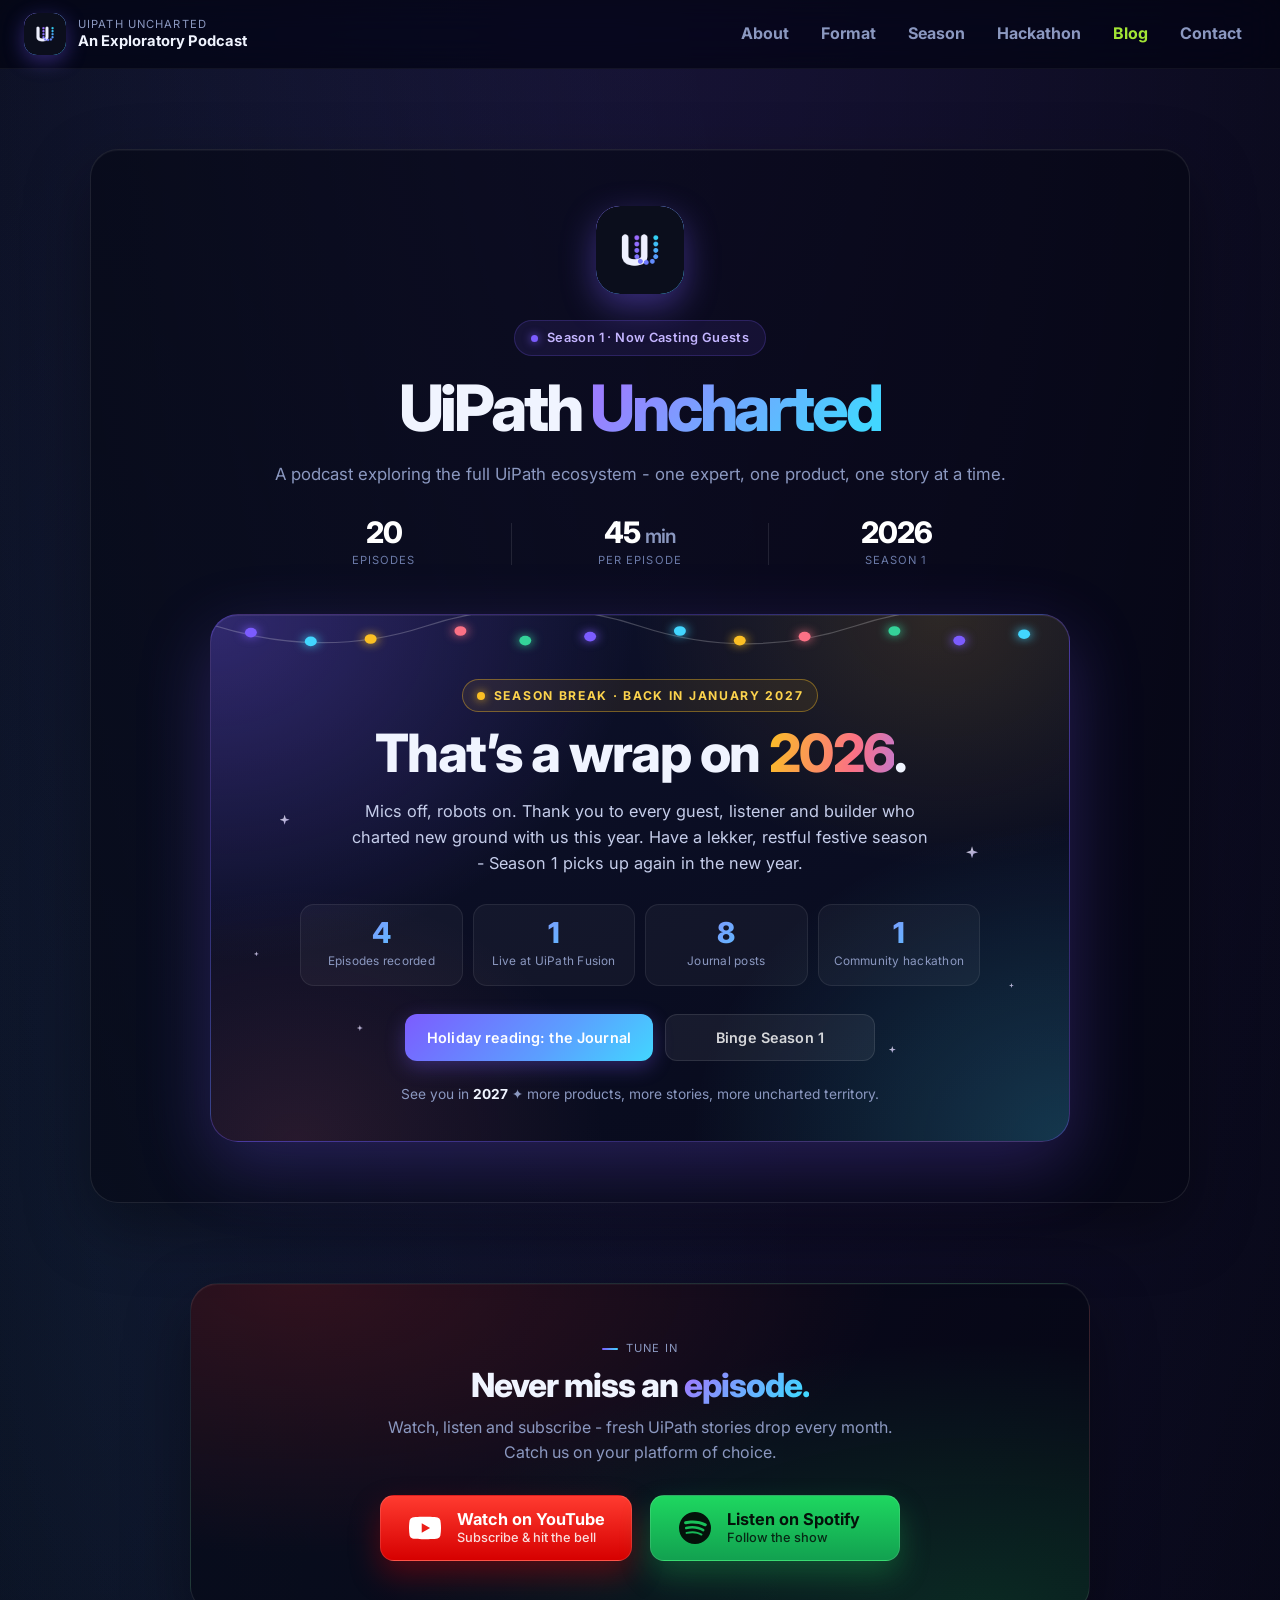
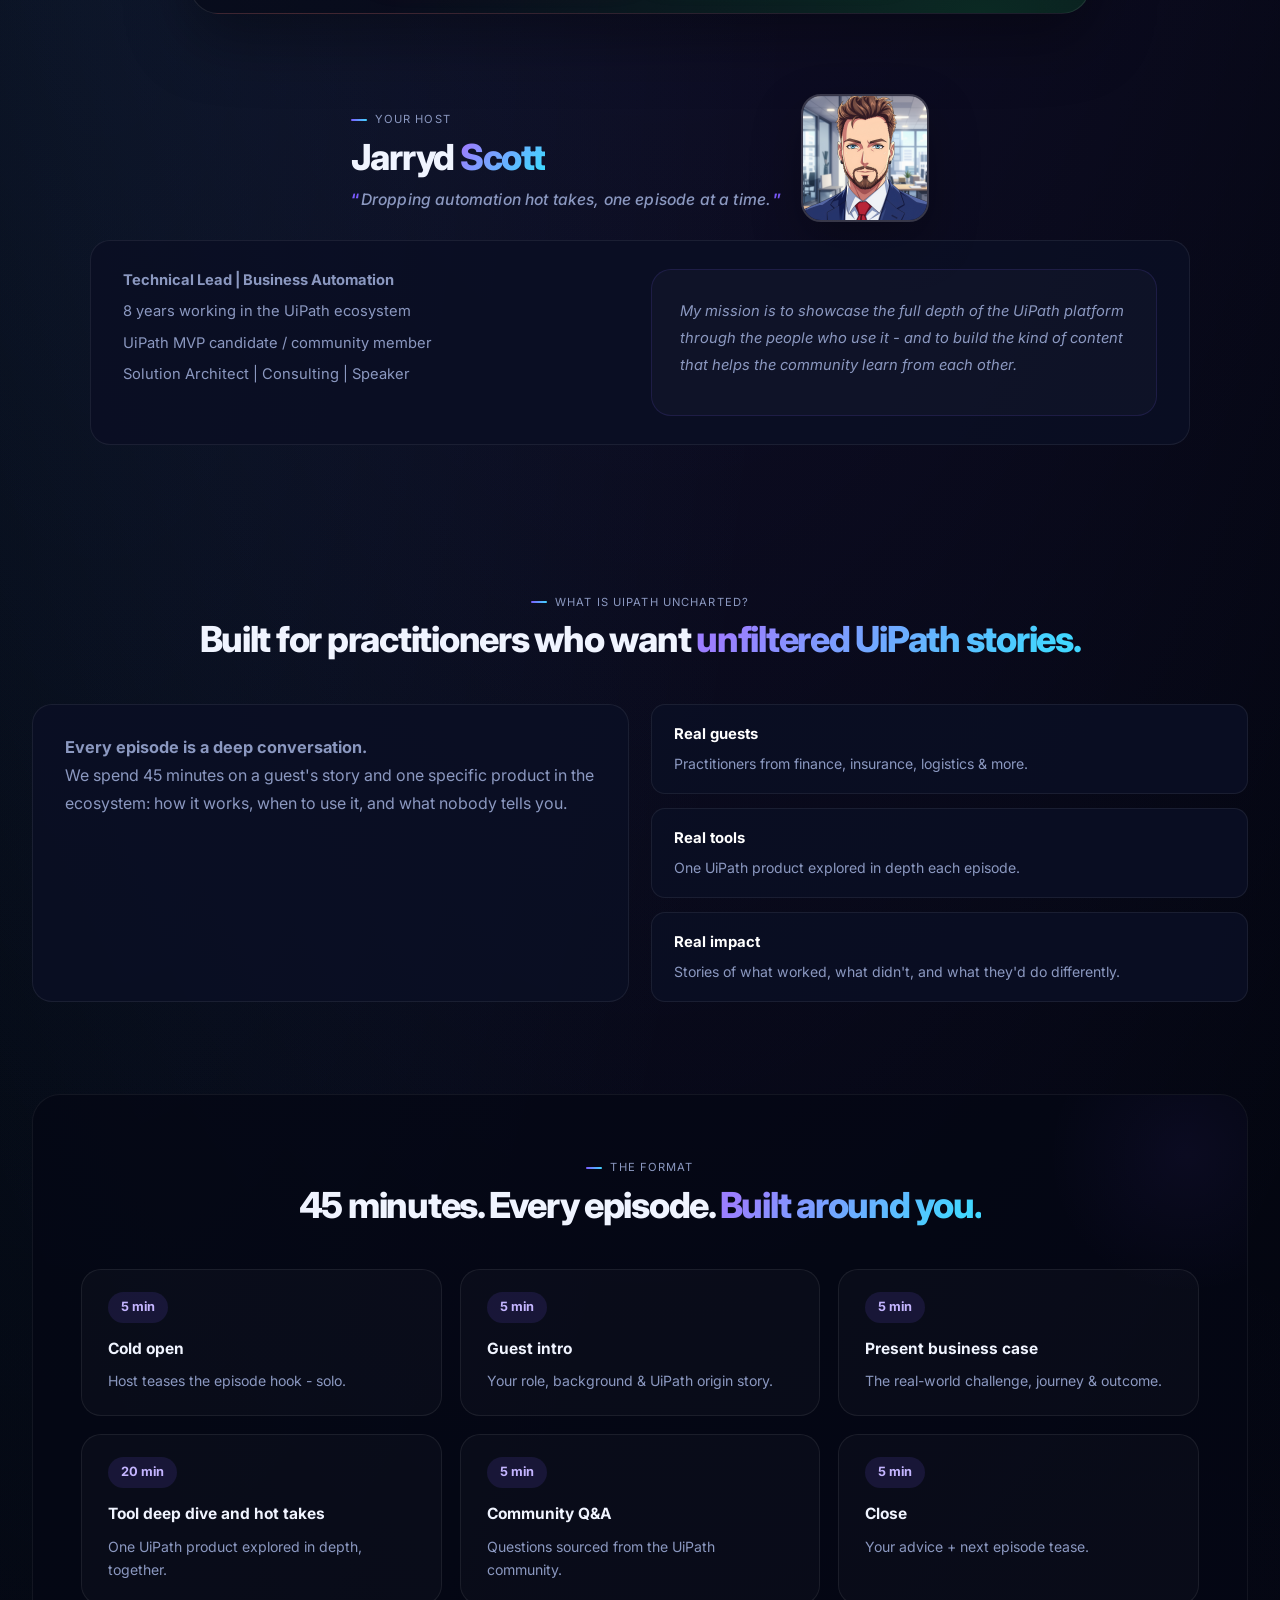
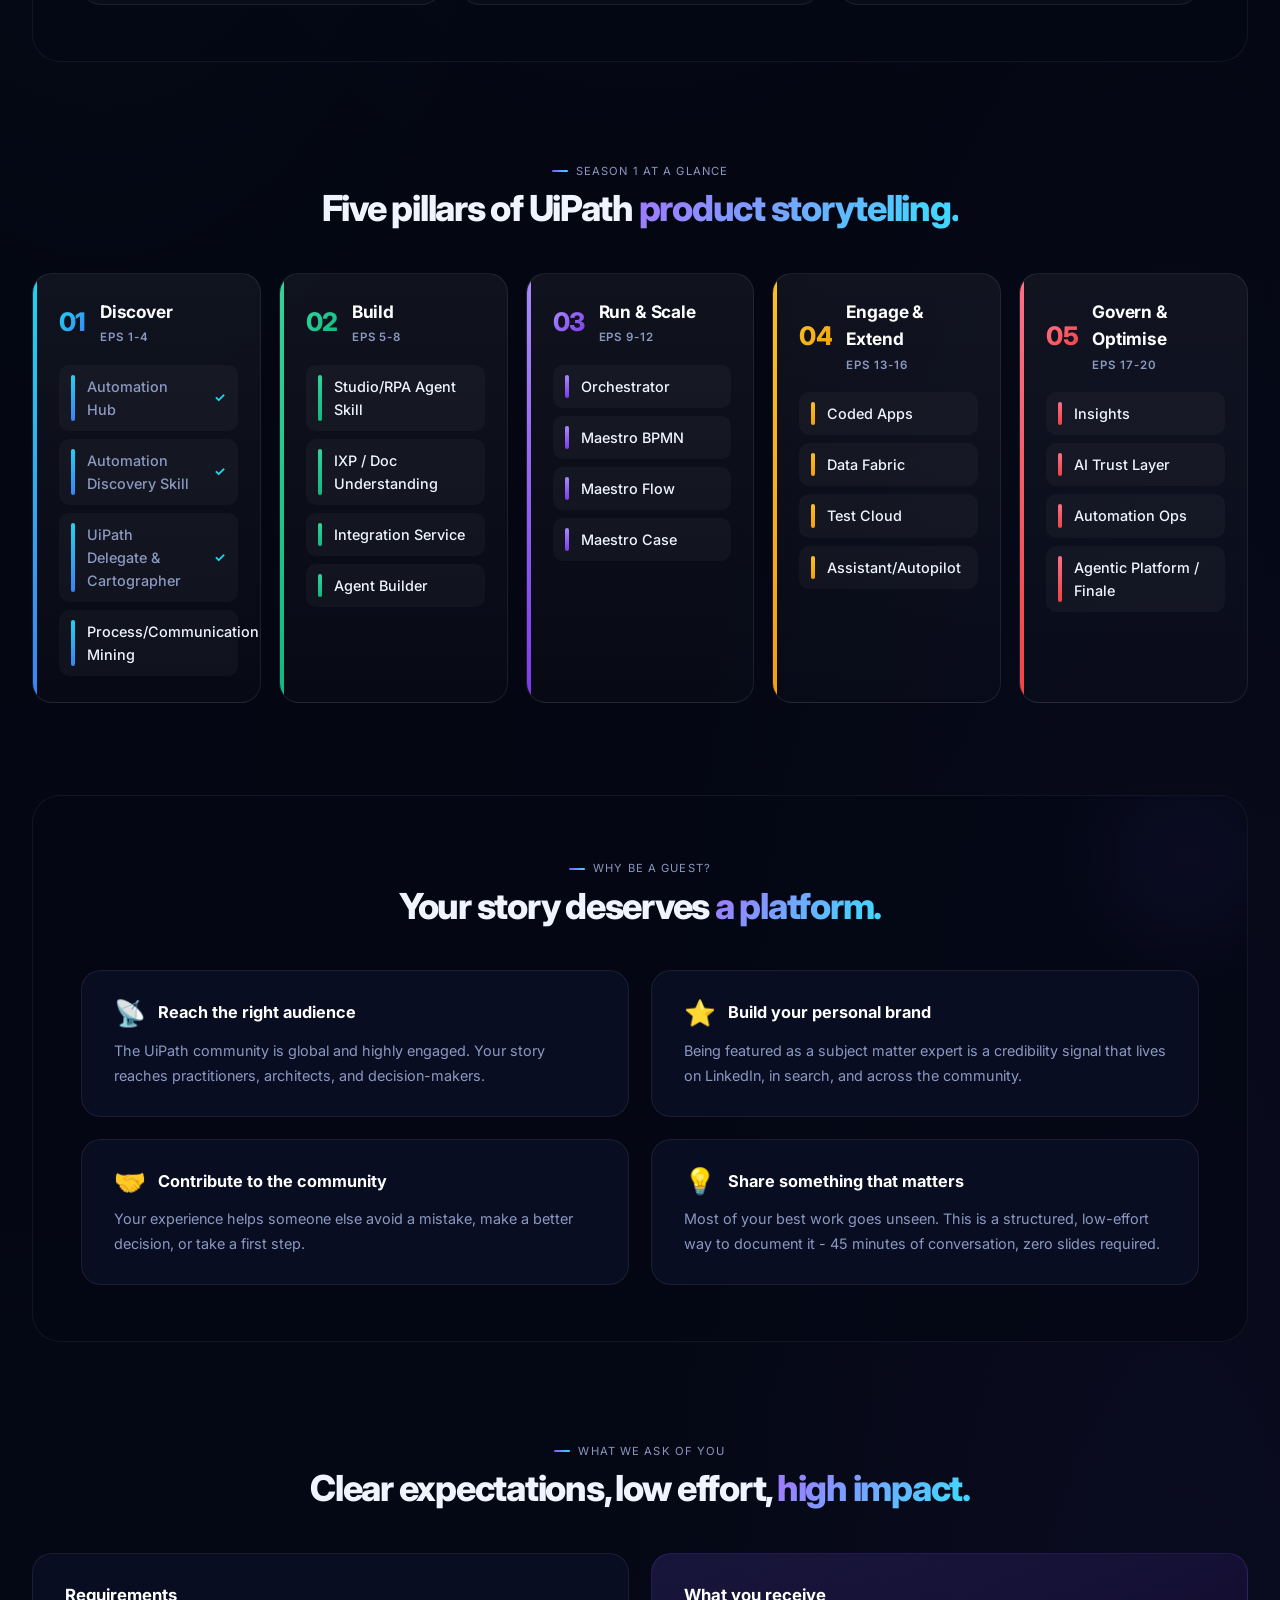
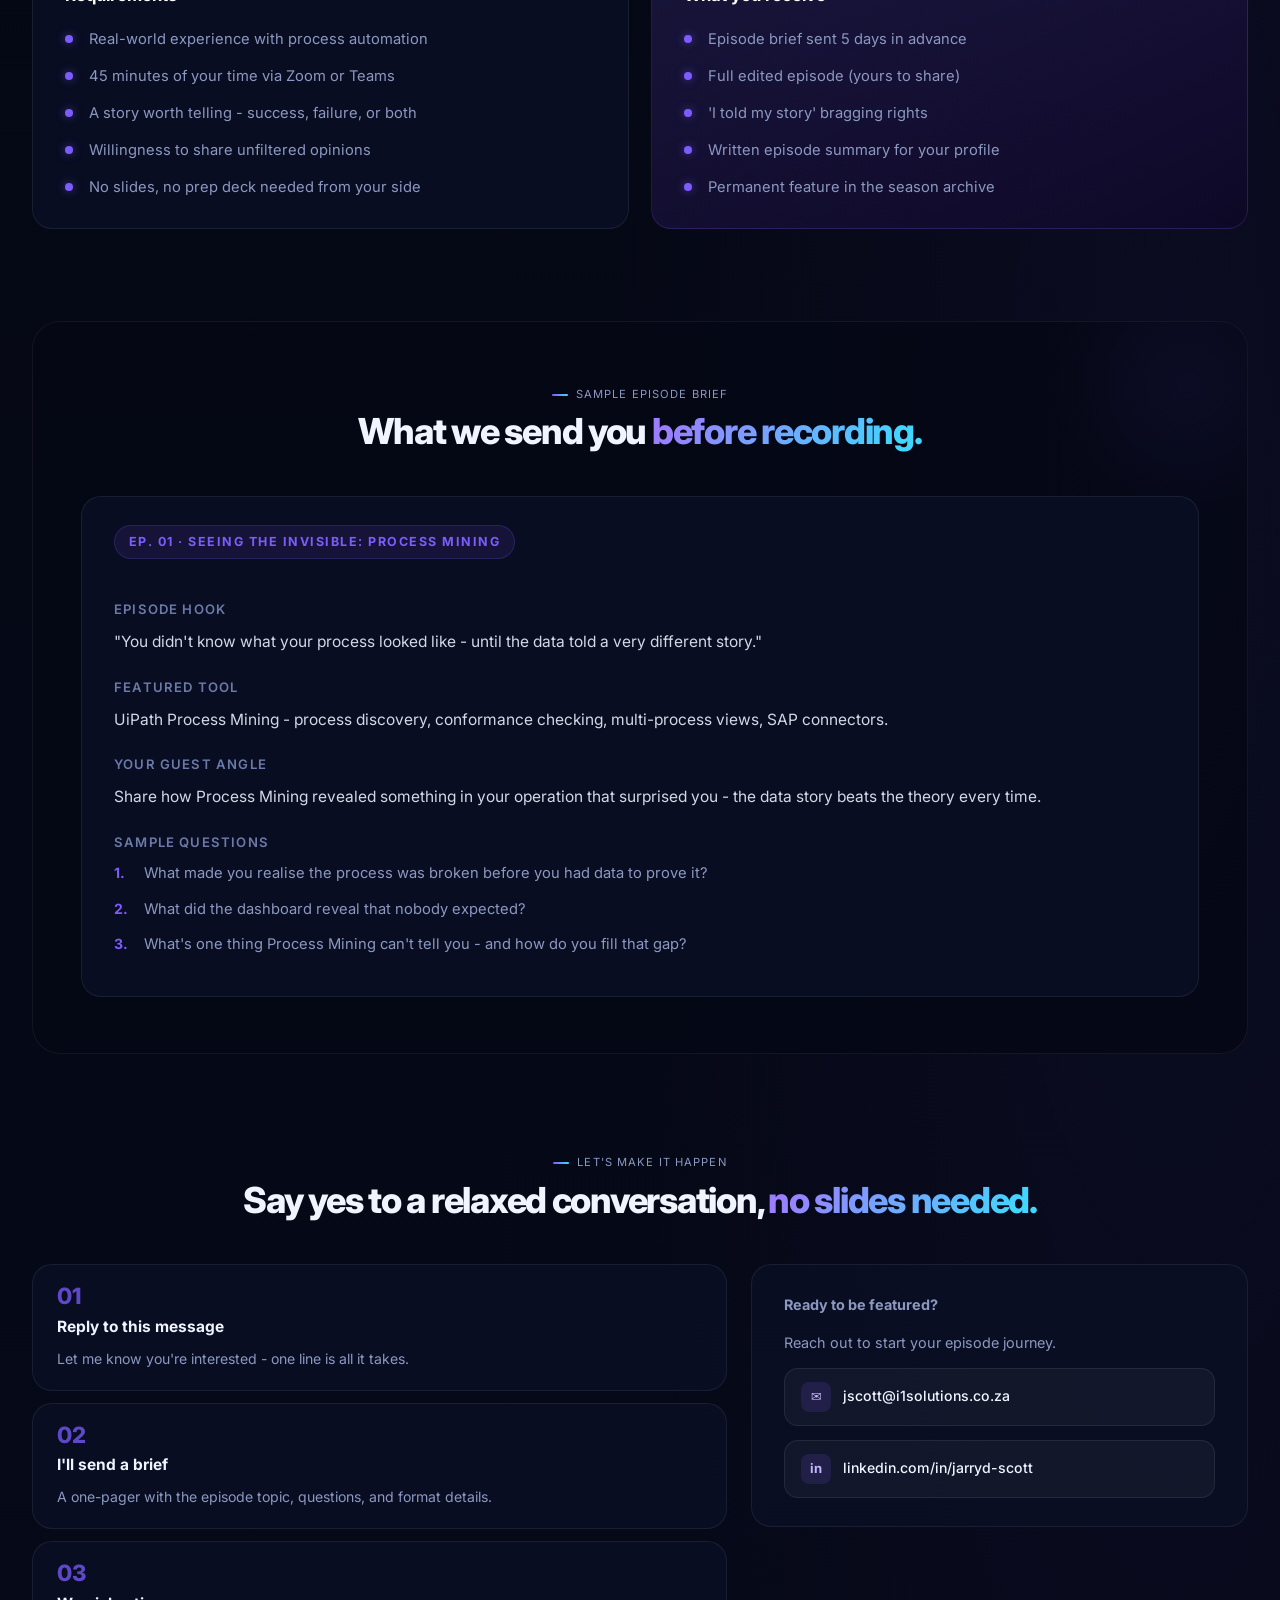
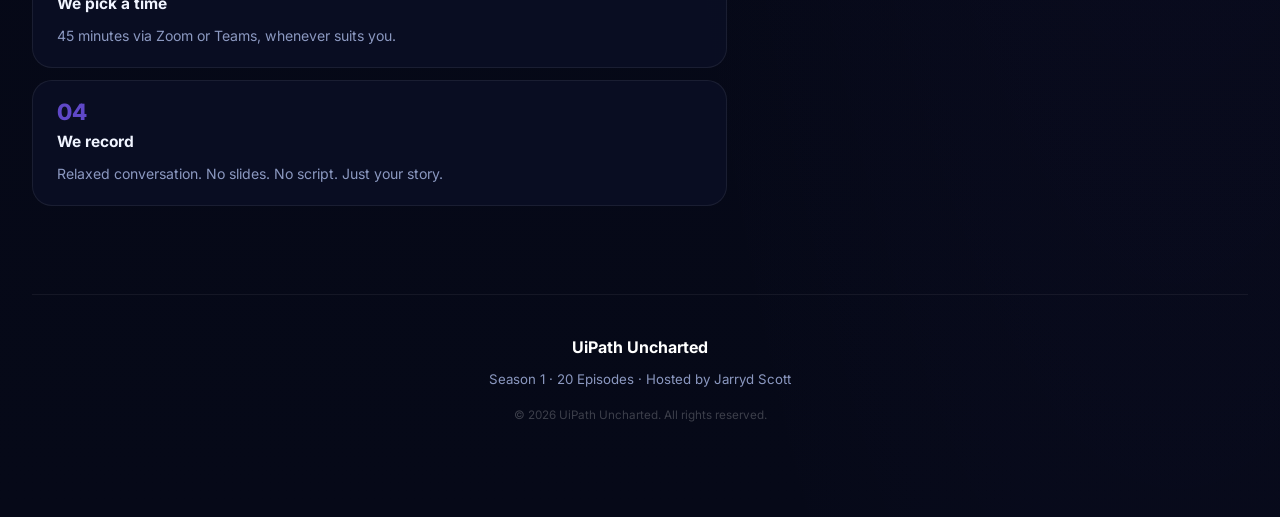
==== commit 682c1b4c: "Blog: add MCP meets UiPath post (Engage & Extend), update new markers Co-Authored-By: Claude Opus 5." ====
--- a/index.html
+++ b/index.html
@@ -103,7 +103,7 @@
             <ul class="sb-stats" aria-label="Season 1 so far">
               <li><span class="sb-num">4</span><span class="sb-label">Episodes recorded</span></li>
               <li><span class="sb-num">1</span><span class="sb-label">Live at UiPath Fusion</span></li>
-              <li><span class="sb-num">7</span><span class="sb-label">Journal posts</span></li>
+              <li><span class="sb-num">8</span><span class="sb-label">Journal posts</span></li>
               <li><span class="sb-num">1</span><span class="sb-label">Community hackathon</span></li>
             </ul>
 
